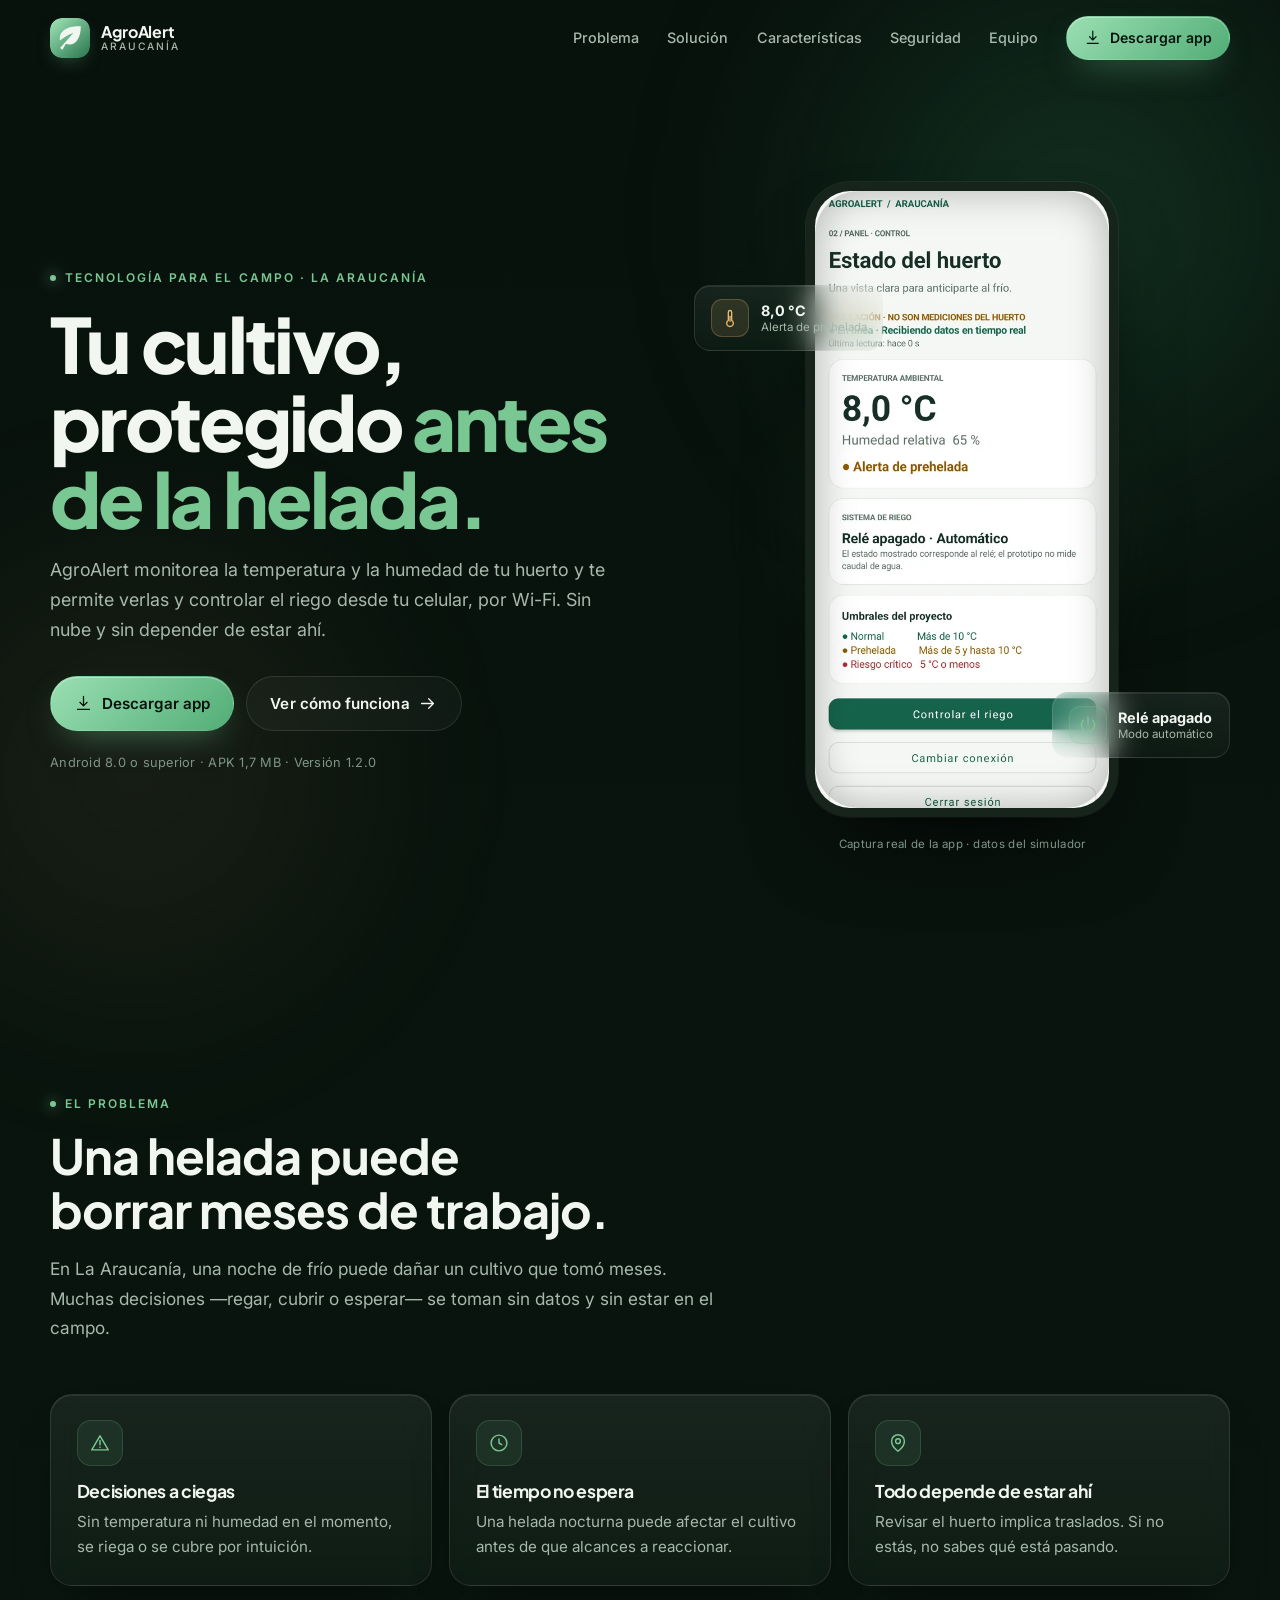
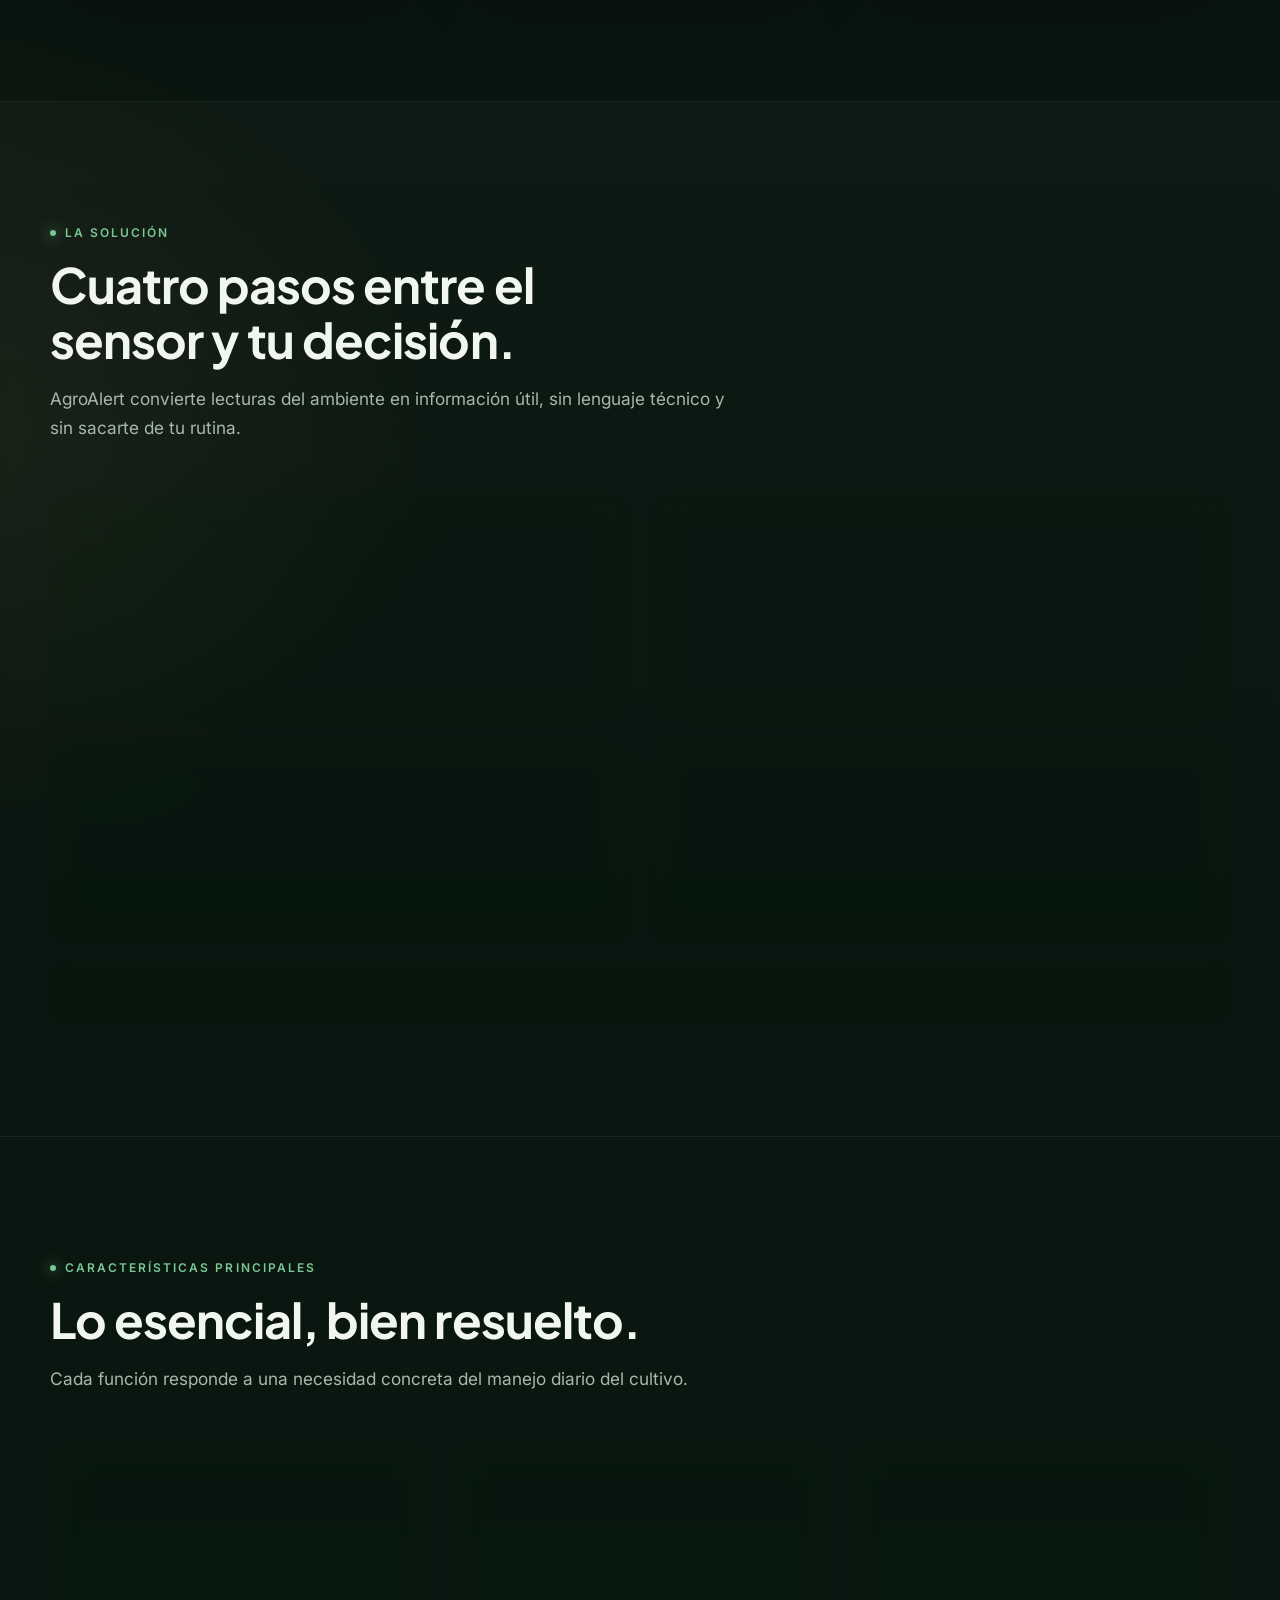
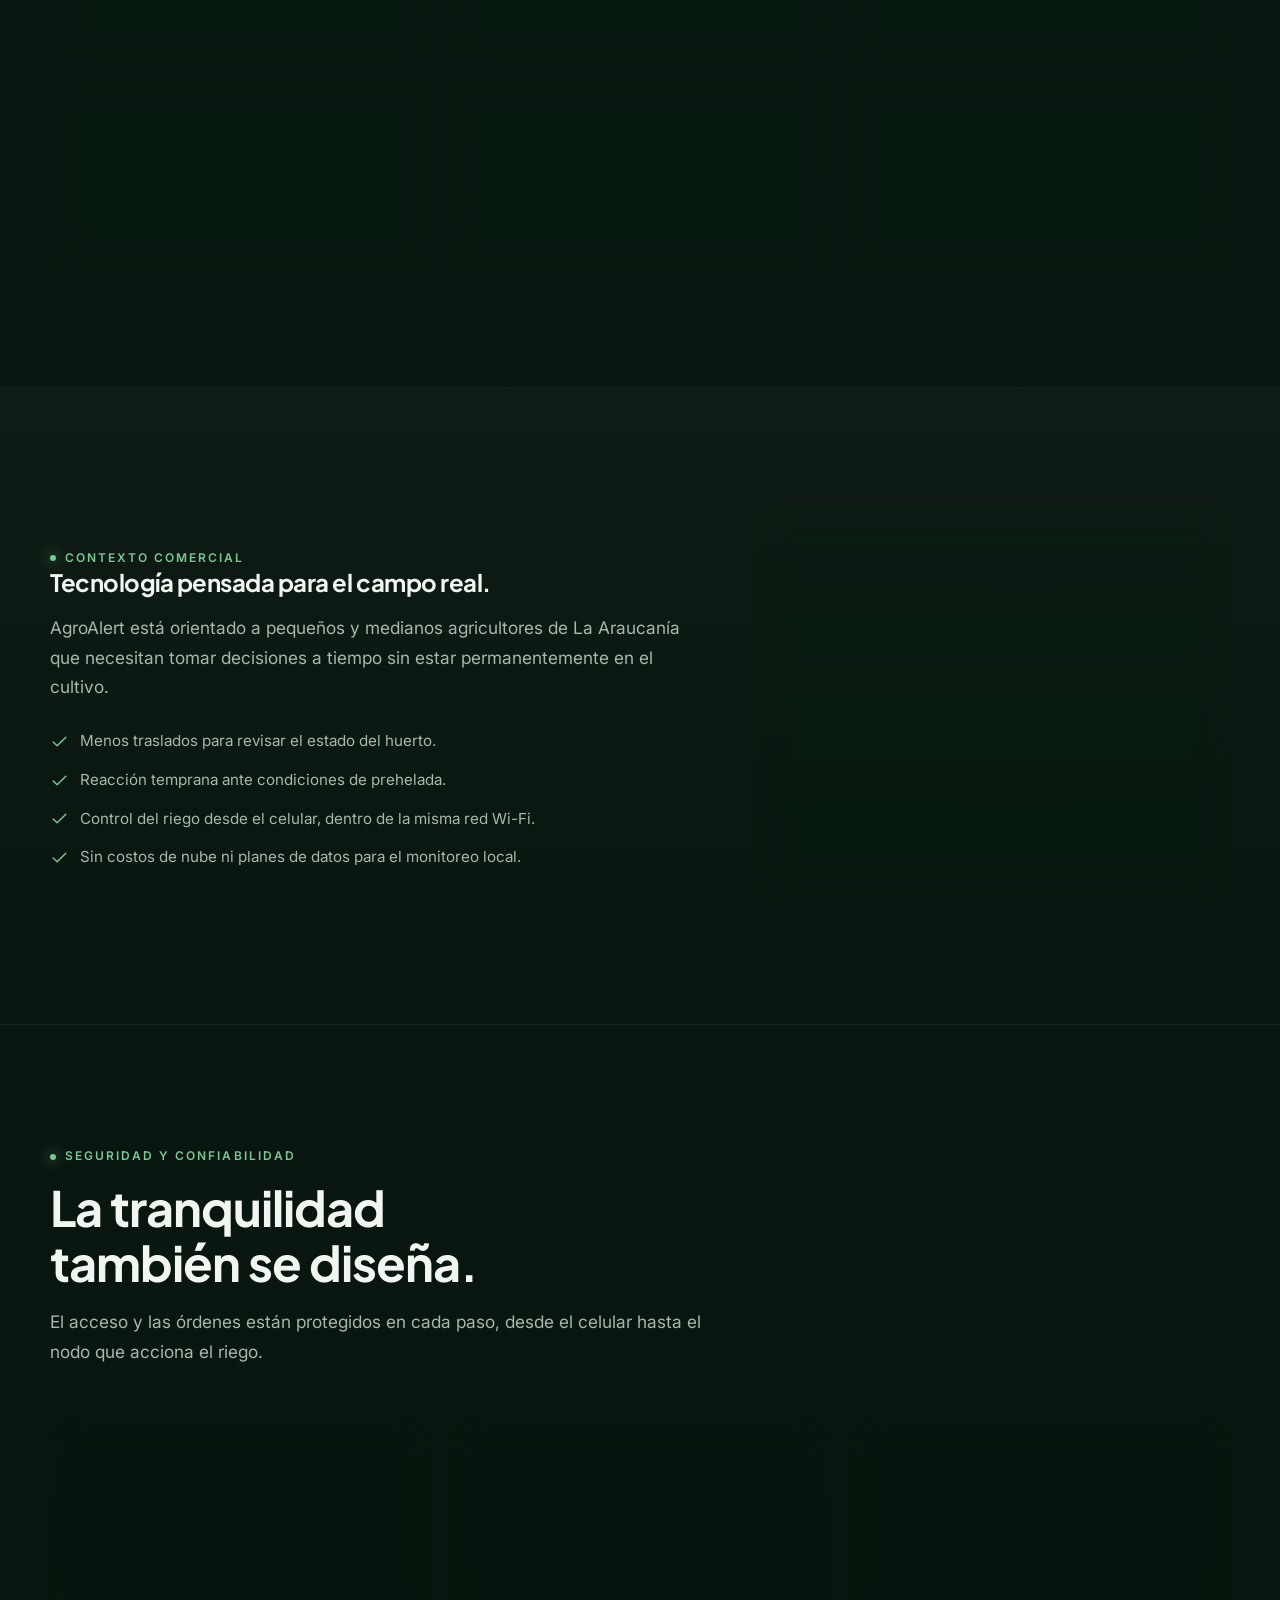
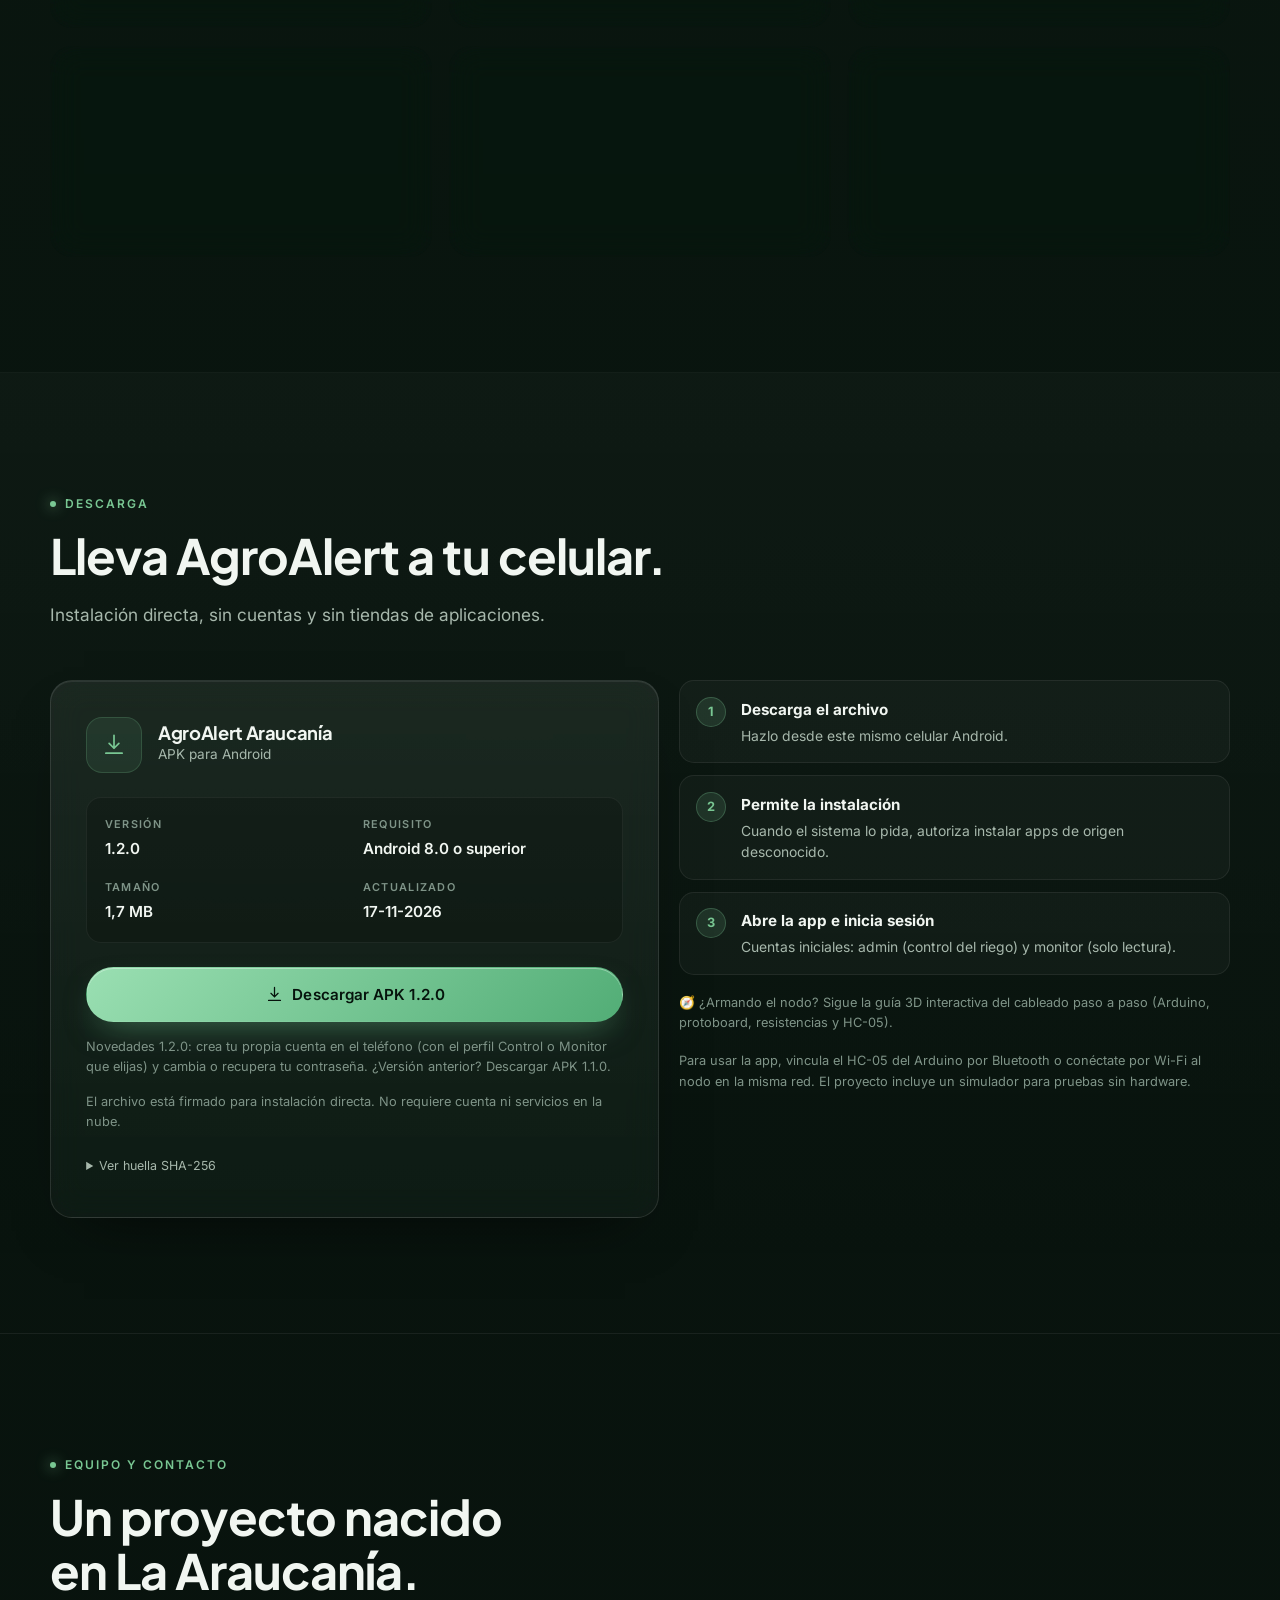
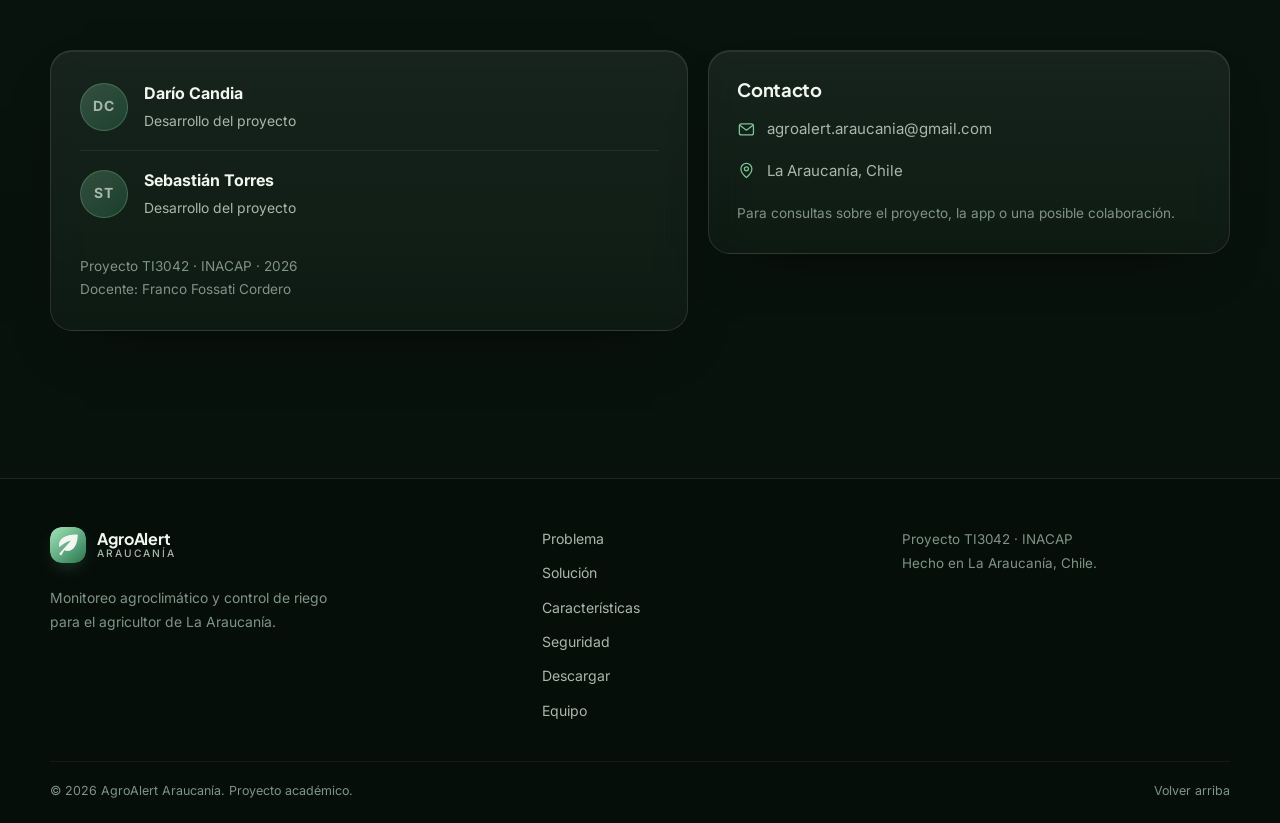
==== index.html @ 33e2811a "Descarga de la app 1.2.0: cuentas propias en el telefono, cambio y recuperacion de clave" ====
<!DOCTYPE html>
<html lang="es">
<head>
  <meta charset="utf-8">
  <meta name="viewport" content="width=device-width, initial-scale=1">
  <title>AgroAlert Araucanía — Monitoreo agroclimático y control de riego</title>
  <meta name="description" content="AgroAlert Araucanía monitorea la temperatura y la humedad de tu cultivo y te permite controlar el riego desde tu celular por Wi-Fi. Proyecto TI3042, INACAP.">
  <meta name="theme-color" content="#08120d">
  <meta name="color-scheme" content="dark">

  <!-- Open Graph / Twitter. og:image y twitter:image usan URL absoluta del sitio publicado. -->
  <meta property="og:type" content="website">
  <meta property="og:locale" content="es_CL">
  <meta property="og:site_name" content="AgroAlert Araucanía">
  <meta property="og:title" content="AgroAlert Araucanía — Monitoreo agroclimático y control de riego">
  <meta property="og:description" content="Temperatura, humedad y control de riego desde tu celular, por Wi-Fi. Tecnología para el agricultor de La Araucanía.">
  <meta property="og:image" content="https://dariochino.github.io/agroalert-web/assets/og-cover.png">
  <meta property="og:image:width" content="1200">
  <meta property="og:image:height" content="630">
  <meta property="og:image:alt" content="AgroAlert Araucanía: monitoreo agroclimático y control de riego">
  <meta name="twitter:card" content="summary_large_image">
  <meta name="twitter:title" content="AgroAlert Araucanía">
  <meta name="twitter:description" content="Temperatura, humedad y control de riego desde tu celular, por Wi-Fi.">
  <meta name="twitter:image" content="https://dariochino.github.io/agroalert-web/assets/og-cover.png">

  <link rel="icon" href="assets/favicon.svg" type="image/svg+xml">
  <link rel="apple-touch-icon" href="assets/apple-touch-icon.png" sizes="180x180">

  <link rel="preconnect" href="https://fonts.googleapis.com">
  <link rel="preconnect" href="https://fonts.gstatic.com" crossorigin>
  <link href="https://fonts.googleapis.com/css2?family=Inter:wght@400;500;600&family=Plus+Jakarta+Sans:wght@500;600;700;800&display=swap" rel="stylesheet">

  <link rel="stylesheet" href="css/styles.css">
  <script>document.documentElement.classList.add('js');</script>
  <script src="js/main.js" defer></script>
</head>
<body>
  <a class="skip-link" href="#contenido">Saltar al contenido</a>

  <!-- Sprite de iconos SVG: trazo uniforme, sin emojis. -->
  <svg class="sprite" xmlns="http://www.w3.org/2000/svg" aria-hidden="true" focusable="false">
    <symbol id="i-temp" viewBox="0 0 24 24">
      <path d="M14 14.76V5a2 2 0 1 0-4 0v9.76a4 4 0 1 0 4 0Z" fill="none" stroke="currentColor" stroke-width="1.6" stroke-linecap="round" stroke-linejoin="round"/>
      <path d="M12 10v6" fill="none" stroke="currentColor" stroke-width="1.6" stroke-linecap="round"/>
    </symbol>
    <symbol id="i-drop" viewBox="0 0 24 24">
      <path d="M12 2.7c3.2 3.6 5.8 6.5 5.8 9.3a5.8 5.8 0 1 1-11.6 0c0-2.8 2.6-5.7 5.8-9.3Z" fill="none" stroke="currentColor" stroke-width="1.6" stroke-linejoin="round"/>
      <path d="M9.4 13.2a2.7 2.7 0 0 0 2.6 2.8" fill="none" stroke="currentColor" stroke-width="1.6" stroke-linecap="round"/>
    </symbol>
    <symbol id="i-wifi" viewBox="0 0 24 24">
      <path d="M3 8.6a14 14 0 0 1 18 0M6.2 12.2a9.4 9.4 0 0 1 11.6 0M9.4 15.8a4.8 4.8 0 0 1 5.2 0" fill="none" stroke="currentColor" stroke-width="1.6" stroke-linecap="round"/>
      <circle cx="12" cy="19.2" r="1.4" fill="currentColor"/>
    </symbol>
    <symbol id="i-shield" viewBox="0 0 24 24">
      <path d="M12 3 4.5 6v5.2c0 4.4 3 8.4 7.5 9.8 4.5-1.4 7.5-5.4 7.5-9.8V6L12 3Z" fill="none" stroke="currentColor" stroke-width="1.6" stroke-linejoin="round"/>
      <path d="m8.8 12 2.1 2.1 4.3-4.3" fill="none" stroke="currentColor" stroke-width="1.6" stroke-linecap="round" stroke-linejoin="round"/>
    </symbol>
    <symbol id="i-lock" viewBox="0 0 24 24">
      <rect x="5" y="11" width="14" height="9" rx="2" fill="none" stroke="currentColor" stroke-width="1.6"/>
      <path d="M8 11V8a4 4 0 0 1 8 0v3" fill="none" stroke="currentColor" stroke-width="1.6" stroke-linecap="round"/>
    </symbol>
    <symbol id="i-power" viewBox="0 0 24 24">
      <path d="M12 3v8" fill="none" stroke="currentColor" stroke-width="1.6" stroke-linecap="round"/>
      <path d="M6.3 6.3a8 8 0 1 0 11.4 0" fill="none" stroke="currentColor" stroke-width="1.6" stroke-linecap="round"/>
    </symbol>
    <symbol id="i-eye" viewBox="0 0 24 24">
      <path d="M2.6 12S6.2 5.6 12 5.6 21.4 12 21.4 12 17.8 18.4 12 18.4 2.6 12 2.6 12Z" fill="none" stroke="currentColor" stroke-width="1.6" stroke-linejoin="round"/>
      <circle cx="12" cy="12" r="2.8" fill="none" stroke="currentColor" stroke-width="1.6"/>
    </symbol>
    <symbol id="i-gauge" viewBox="0 0 24 24">
      <path d="M4 18a8 8 0 1 1 16 0" fill="none" stroke="currentColor" stroke-width="1.6" stroke-linecap="round"/>
      <path d="m12 18 4.2-7" fill="none" stroke="currentColor" stroke-width="1.6" stroke-linecap="round"/>
      <circle cx="12" cy="18" r="1.6" fill="currentColor"/>
    </symbol>
    <symbol id="i-clock" viewBox="0 0 24 24">
      <circle cx="12" cy="12" r="8.6" fill="none" stroke="currentColor" stroke-width="1.6"/>
      <path d="M12 7.6V12l3 1.8" fill="none" stroke="currentColor" stroke-width="1.6" stroke-linecap="round" stroke-linejoin="round"/>
    </symbol>
    <symbol id="i-alert" viewBox="0 0 24 24">
      <path d="M12 4.2 21 19.5H3L12 4.2Z" fill="none" stroke="currentColor" stroke-width="1.6" stroke-linejoin="round"/>
      <path d="M12 9.4v4.4" fill="none" stroke="currentColor" stroke-width="1.6" stroke-linecap="round"/>
      <circle cx="12" cy="16.6" r=".9" fill="currentColor"/>
    </symbol>
    <symbol id="i-map" viewBox="0 0 24 24">
      <path d="M12 21s7-5.4 7-11a7 7 0 1 0-14 0c0 5.6 7 11 7 11Z" fill="none" stroke="currentColor" stroke-width="1.6" stroke-linejoin="round"/>
      <circle cx="12" cy="10" r="2.6" fill="none" stroke="currentColor" stroke-width="1.6"/>
    </symbol>
    <symbol id="i-mail" viewBox="0 0 24 24">
      <rect x="3" y="5" width="18" height="14" rx="2.5" fill="none" stroke="currentColor" stroke-width="1.6"/>
      <path d="m4 7 8 6 8-6" fill="none" stroke="currentColor" stroke-width="1.6" stroke-linecap="round" stroke-linejoin="round"/>
    </symbol>
    <symbol id="i-download" viewBox="0 0 24 24">
      <path d="M12 3v12m-4.5-4.5L12 15l4.5-4.5" fill="none" stroke="currentColor" stroke-width="1.6" stroke-linecap="round" stroke-linejoin="round"/>
      <path d="M4.5 19.5h15" fill="none" stroke="currentColor" stroke-width="1.6" stroke-linecap="round"/>
    </symbol>
    <symbol id="i-arrow" viewBox="0 0 24 24">
      <path d="M4.5 12h15m-6-6 6 6-6 6" fill="none" stroke="currentColor" stroke-width="1.6" stroke-linecap="round" stroke-linejoin="round"/>
    </symbol>
    <symbol id="i-check" viewBox="0 0 24 24">
      <path d="m20 6.5-11 11-5-5" fill="none" stroke="currentColor" stroke-width="1.8" stroke-linecap="round" stroke-linejoin="round"/>
    </symbol>
    <symbol id="i-menu" viewBox="0 0 24 24">
      <path d="M4 7h16M4 12h16M4 17h16" fill="none" stroke="currentColor" stroke-width="1.8" stroke-linecap="round"/>
    </symbol>
    <symbol id="i-close" viewBox="0 0 24 24">
      <path d="m6 6 12 12M18 6 6 18" fill="none" stroke="currentColor" stroke-width="1.8" stroke-linecap="round"/>
    </symbol>
    <symbol id="i-chip" viewBox="0 0 24 24">
      <rect x="7" y="7" width="10" height="10" rx="2.5" fill="none" stroke="currentColor" stroke-width="1.6"/>
      <path d="M10 3v4M14 3v4M10 17v4M14 17v4M3 10h4M3 14h4M17 10h4M17 14h4" fill="none" stroke="currentColor" stroke-width="1.6" stroke-linecap="round"/>
    </symbol>
    <symbol id="i-users" viewBox="0 0 24 24">
      <circle cx="9" cy="8.5" r="3.2" fill="none" stroke="currentColor" stroke-width="1.6"/>
      <path d="M3.5 20a5.5 5.5 0 0 1 11 0" fill="none" stroke="currentColor" stroke-width="1.6" stroke-linecap="round"/>
      <path d="M16.4 5.7a3.2 3.2 0 0 1 0 5.6M18.2 20a5.5 5.5 0 0 0-2.3-4.5" fill="none" stroke="currentColor" stroke-width="1.6" stroke-linecap="round"/>
    </symbol>
    <symbol id="i-sprout" viewBox="0 0 24 24">
      <path d="M12 21v-7" fill="none" stroke="currentColor" stroke-width="1.6" stroke-linecap="round"/>
      <path d="M12 14c0-4 3-7 8-7 0 4-3 7-8 7Z" fill="none" stroke="currentColor" stroke-width="1.6" stroke-linejoin="round"/>
      <path d="M12 16c0-3-2.2-5-6-5 0 3 2.2 5 6 5Z" fill="none" stroke="currentColor" stroke-width="1.6" stroke-linejoin="round"/>
    </symbol>
    <symbol id="i-phone" viewBox="0 0 24 24">
      <rect x="7" y="2.5" width="10" height="19" rx="2.5" fill="none" stroke="currentColor" stroke-width="1.6"/>
      <path d="M11 5.2h2" fill="none" stroke="currentColor" stroke-width="1.6" stroke-linecap="round"/>
      <circle cx="12" cy="18.6" r=".9" fill="currentColor"/>
    </symbol>
  </svg>

  <header class="site-header" id="site-header">
    <div class="container nav">
      <a class="brand" href="#inicio" aria-label="AgroAlert Araucanía, ir al inicio">
        <img src="assets/logo.svg" alt="" width="40" height="40">
        <span class="brand-text">
          <strong>AgroAlert</strong>
          <span>Araucanía</span>
        </span>
      </a>

      <nav class="nav-links" id="nav-links" aria-label="Navegación principal">
        <a href="#problema">Problema</a>
        <a href="#solucion">Solución</a>
        <a href="#caracteristicas">Características</a>
        <a href="#seguridad">Seguridad</a>
        <a href="#equipo">Equipo</a>
        <a class="btn btn--primary btn--sm nav-cta" href="#descargar">
          <svg class="icon" aria-hidden="true"><use href="#i-download"/></svg>
          Descargar app
        </a>
      </nav>

      <button class="nav-toggle" id="nav-toggle" type="button" aria-expanded="false" aria-controls="nav-links" aria-label="Abrir menú">
        <svg class="icon icon--menu" aria-hidden="true"><use href="#i-menu"/></svg>
        <svg class="icon icon--close" aria-hidden="true"><use href="#i-close"/></svg>
      </button>
    </div>
  </header>

  <main id="contenido">
    <!-- 1. Hero -->
    <section class="hero" id="inicio">
      <div class="container hero-grid">
        <div class="hero-copy reveal">
          <p class="eyebrow">Tecnología para el campo · La Araucanía</p>
          <h1>Tu cultivo, protegido <span class="accent">antes de la helada.</span></h1>
          <p class="lead">
            AgroAlert monitorea la temperatura y la humedad de tu huerto y te permite
            verlas y controlar el riego desde tu celular, por Wi-Fi. Sin nube y sin
            depender de estar ahí.
          </p>
          <div class="hero-actions">
            <a class="btn btn--primary" href="#descargar">
              <svg class="icon" aria-hidden="true"><use href="#i-download"/></svg>
              Descargar app
            </a>
            <a class="btn btn--ghost" href="#solucion">
              Ver cómo funciona
              <svg class="icon" aria-hidden="true"><use href="#i-arrow"/></svg>
            </a>
          </div>
          <p class="hero-meta">Android 8.0 o superior · APK 1,7 MB · Versión 1.2.0</p>
        </div>

        <div class="hero-visual reveal" style="--delay:.12s">
          <div class="phone-glow" aria-hidden="true"></div>
          <div class="phone">
            <img src="assets/screens/panel.webp" width="540" height="1100"
                 alt="Panel de AgroAlert con temperatura de 8,0 grados, humedad de 65 por ciento y alerta de prehelada."
                 fetchpriority="high" decoding="async">
          </div>

          <div class="float-card float-card--temp glass" aria-hidden="true">
            <span class="float-icon float-icon--amber">
              <svg class="icon" aria-hidden="true"><use href="#i-temp"/></svg>
            </span>
            <span class="float-text"><strong>8,0 °C</strong><span>Alerta de prehelada</span></span>
          </div>
          <div class="float-card float-card--relay glass" aria-hidden="true">
            <span class="float-icon float-icon--green">
              <svg class="icon" aria-hidden="true"><use href="#i-power"/></svg>
            </span>
            <span class="float-text"><strong>Relé apagado</strong><span>Modo automático</span></span>
          </div>

          <p class="hero-visual-note">Captura real de la app · datos del simulador</p>
        </div>
      </div>
    </section>

    <!-- 2. El problema -->
    <section class="section" id="problema">
      <div class="container">
        <header class="section-head reveal">
          <p class="eyebrow">El problema</p>
          <h2>Una helada puede borrar meses de trabajo.</h2>
          <p class="lead">
            En La Araucanía, una noche de frío puede dañar un cultivo que tomó meses.
            Muchas decisiones —regar, cubrir o esperar— se toman sin datos y sin estar
            en el campo.
          </p>
        </header>

        <div class="grid grid--3">
          <article class="card glass reveal">
            <span class="card-icon"><svg class="icon" aria-hidden="true"><use href="#i-alert"/></svg></span>
            <h3>Decisiones a ciegas</h3>
            <p>Sin temperatura ni humedad en el momento, se riega o se cubre por intuición.</p>
          </article>
          <article class="card glass reveal" style="--delay:.08s">
            <span class="card-icon"><svg class="icon" aria-hidden="true"><use href="#i-clock"/></svg></span>
            <h3>El tiempo no espera</h3>
            <p>Una helada nocturna puede afectar el cultivo antes de que alcances a reaccionar.</p>
          </article>
          <article class="card glass reveal" style="--delay:.16s">
            <span class="card-icon"><svg class="icon" aria-hidden="true"><use href="#i-map"/></svg></span>
            <h3>Todo depende de estar ahí</h3>
            <p>Revisar el huerto implica traslados. Si no estás, no sabes qué está pasando.</p>
          </article>
        </div>
      </div>
    </section>

    <!-- 3. La solución -->
    <section class="section section--tint" id="solucion">
      <div class="container">
        <header class="section-head reveal">
          <p class="eyebrow">La solución</p>
          <h2>Cuatro pasos entre el sensor y tu decisión.</h2>
          <p class="lead">
            AgroAlert convierte lecturas del ambiente en información útil, sin lenguaje
            técnico y sin sacarte de tu rutina.
          </p>
        </header>

        <div class="grid grid--2 steps">
          <article class="step glass reveal">
            <span class="step-num">01</span>
            <span class="step-icon"><svg class="icon" aria-hidden="true"><use href="#i-chip"/></svg></span>
            <h3>Mide</h3>
            <p>Un sensor de temperatura y humedad registra las condiciones del ambiente en el huerto.</p>
          </article>
          <article class="step glass reveal" style="--delay:.08s">
            <span class="step-num">02</span>
            <span class="step-icon"><svg class="icon" aria-hidden="true"><use href="#i-gauge"/></svg></span>
            <h3>Clasifica</h3>
            <p>El sistema compara las lecturas con los umbrales del proyecto: normal sobre 10 °C, prehelada entre 5 y 10 °C, riesgo crítico en 5 °C o menos.</p>
          </article>
          <article class="step glass reveal" style="--delay:.16s">
            <span class="step-num">03</span>
            <span class="step-icon"><svg class="icon" aria-hidden="true"><use href="#i-phone"/></svg></span>
            <h3>Te muestra</h3>
            <p>La app recibe los datos cada 2 segundos por Wi-Fi y los presenta en un panel simple, desde tu celular.</p>
          </article>
          <article class="step glass reveal" style="--delay:.24s">
            <span class="step-num">04</span>
            <span class="step-icon"><svg class="icon" aria-hidden="true"><use href="#i-power"/></svg></span>
            <h3>Actúa</h3>
            <p>Puedes encender o apagar el riego, o dejarlo en automático. Cada orden se confirma desde el nodo.</p>
          </article>
        </div>

        <p class="scope-note glass reveal">
          <svg class="icon" aria-hidden="true"><use href="#i-sprout"/></svg>
          La app 1.2.0 ya conecta por Bluetooth con el Arduino Uno + HC-05, también por Wi-Fi con el nodo o el simulador, y permite crear cuentas propias en el teléfono.
        </p>
      </div>
    </section>

    <!-- 4. Características -->
    <section class="section" id="caracteristicas">
      <div class="container">
        <header class="section-head reveal">
          <p class="eyebrow">Características principales</p>
          <h2>Lo esencial, bien resuelto.</h2>
          <p class="lead">Cada función responde a una necesidad concreta del manejo diario del cultivo.</p>
        </header>

        <div class="grid grid--3">
          <article class="card glass reveal">
            <span class="card-icon"><svg class="icon" aria-hidden="true"><use href="#i-temp"/></svg></span>
            <h3>Telemetría cada 2 segundos</h3>
            <p>Temperatura y humedad actualizadas de forma continua, sin bloquear la aplicación.</p>
          </article>
          <article class="card glass reveal" style="--delay:.06s">
            <span class="card-icon"><svg class="icon" aria-hidden="true"><use href="#i-gauge"/></svg></span>
            <h3>Semáforo de riesgo</h3>
            <p>Tres estados claros —normal, prehelada y riesgo crítico— según los umbrales del proyecto.</p>
          </article>
          <article class="card glass reveal" style="--delay:.12s">
            <span class="card-icon"><svg class="icon" aria-hidden="true"><use href="#i-power"/></svg></span>
            <h3>Control de riego</h3>
            <p>Encender, apagar o volver al modo automático. El panel muestra el estado real del relé.</p>
          </article>
          <article class="card glass reveal" style="--delay:.18s">
            <span class="card-icon"><svg class="icon" aria-hidden="true"><use href="#i-users"/></svg></span>
            <h3>Dos roles</h3>
            <p><strong>Control</strong> opera el riego. <strong>Monitor</strong> solo consulta: no tiene botones de mando.</p>
          </article>
          <article class="card glass reveal" style="--delay:.24s">
            <span class="card-icon"><svg class="icon" aria-hidden="true"><use href="#i-lock"/></svg></span>
            <h3>Acceso protegido</h3>
            <p>Tres intentos fallidos bloquean el ingreso durante 60 segundos.</p>
          </article>
          <article class="card glass reveal" style="--delay:.3s">
            <span class="card-icon"><svg class="icon" aria-hidden="true"><use href="#i-wifi"/></svg></span>
            <h3>Red local</h3>
            <p>Funciona en la misma red Wi-Fi del nodo, sin servicios en la nube ni suscripciones.</p>
          </article>
        </div>
      </div>
    </section>

    <!-- 5. Contexto comercial -->
    <section class="section section--tint" id="contexto">
      <div class="container context-grid">
        <div class="reveal">
          <p class="eyebrow">Contexto comercial</p>
          <h2>Tecnología pensada para el campo real.</h2>
          <p class="lead">
            AgroAlert está orientado a pequeños y medianos agricultores de La Araucanía
            que necesitan tomar decisiones a tiempo sin estar permanentemente en el cultivo.
          </p>
          <ul class="check-list">
            <li><svg class="icon" aria-hidden="true"><use href="#i-check"/></svg> Menos traslados para revisar el estado del huerto.</li>
            <li><svg class="icon" aria-hidden="true"><use href="#i-check"/></svg> Reacción temprana ante condiciones de prehelada.</li>
            <li><svg class="icon" aria-hidden="true"><use href="#i-check"/></svg> Control del riego desde el celular, dentro de la misma red Wi-Fi.</li>
            <li><svg class="icon" aria-hidden="true"><use href="#i-check"/></svg> Sin costos de nube ni planes de datos para el monitoreo local.</li>
          </ul>
        </div>

        <aside class="context-panel glass reveal" style="--delay:.1s">
          <h3>¿Por qué la Araucanía?</h3>
          <div class="context-item">
            <span class="context-icon"><svg class="icon" aria-hidden="true"><use href="#i-temp"/></svg></span>
            <div><strong>Noches frías</strong><p>Las oscilaciones térmicas y las heladas tardías son parte del riesgo real del cultivo.</p></div>
          </div>
          <div class="context-item">
            <span class="context-icon"><svg class="icon" aria-hidden="true"><use href="#i-sprout"/></svg></span>
            <div><strong>Producción hortofrutícola</strong><p>Huertos y pequeños productores necesitan herramientas simples y de bajo costo.</p></div>
          </div>
          <div class="context-item">
            <span class="context-icon"><svg class="icon" aria-hidden="true"><use href="#i-wifi"/></svg></span>
            <div><strong>Operación local</strong><p>El proyecto prioriza una red local: no depende de un servidor externo.</p></div>
          </div>
        </aside>
      </div>
    </section>

    <!-- 6. Seguridad y confiabilidad -->
    <section class="section" id="seguridad">
      <div class="container">
        <header class="section-head reveal">
          <p class="eyebrow">Seguridad y confiabilidad</p>
          <h2>La tranquilidad también se diseña.</h2>
          <p class="lead">
            El acceso y las órdenes están protegidos en cada paso, desde el celular
            hasta el nodo que acciona el riego.
          </p>
        </header>

        <div class="grid grid--3">
          <article class="card card--compact glass reveal">
            <span class="card-icon"><svg class="icon" aria-hidden="true"><use href="#i-lock"/></svg></span>
            <h3>Ingreso con 3 intentos</h3>
            <p>Tras tres intentos fallidos, el acceso se bloquea durante 60 segundos.</p>
          </article>
          <article class="card card--compact glass reveal" style="--delay:.06s">
            <span class="card-icon"><svg class="icon" aria-hidden="true"><use href="#i-shield"/></svg></span>
            <h3>Contraseñas protegidas</h3>
            <p>Se guardan con sal aleatoria y PBKDF2-HMAC-SHA256; nunca en texto plano.</p>
          </article>
          <article class="card card--compact glass reveal" style="--delay:.12s">
            <span class="card-icon"><svg class="icon" aria-hidden="true"><use href="#i-users"/></svg></span>
            <h3>Permisos separados</h3>
            <p>Control puede operar el riego. Monitor solo consulta: el nodo también rechaza sus órdenes.</p>
          </article>
          <article class="card card--compact glass reveal" style="--delay:.18s">
            <span class="card-icon"><svg class="icon" aria-hidden="true"><use href="#i-check"/></svg></span>
            <h3>Confirmación real</h3>
            <p>El estado del relé que ves es el que reporta el nodo, no una suposición de la app.</p>
          </article>
          <article class="card card--compact glass reveal" style="--delay:.24s">
            <span class="card-icon"><svg class="icon" aria-hidden="true"><use href="#i-clock"/></svg></span>
            <h3>Datos con vigencia</h3>
            <p>Si el enlace se corta, la app marca los datos como antiguos y bloquea los controles.</p>
          </article>
          <article class="card card--compact glass reveal" style="--delay:.3s">
            <span class="card-icon"><svg class="icon" aria-hidden="true"><use href="#i-wifi"/></svg></span>
            <h3>Sin exposición a Internet</h3>
            <p>Diseñado para operar en una red local de confianza. El prototipo no expone el nodo a Internet.</p>
          </article>
        </div>
      </div>
    </section>

    <!-- 7. Descarga -->
    <section class="section section--tint" id="descargar">
      <div class="container">
        <header class="section-head reveal">
          <p class="eyebrow">Descarga</p>
          <h2>Lleva AgroAlert a tu celular.</h2>
          <p class="lead">Instalación directa, sin cuentas y sin tiendas de aplicaciones.</p>
        </header>

        <div class="download-grid">
          <div class="download-panel glass reveal">
            <div class="download-head">
              <span class="download-icon"><svg class="icon" aria-hidden="true"><use href="#i-download"/></svg></span>
              <div>
                <h3>AgroAlert Araucanía</h3>
                <p>APK para Android</p>
              </div>
            </div>

            <dl class="download-facts">
              <div><dt>Versión</dt><dd>1.2.0</dd></div>
              <div><dt>Requisito</dt><dd>Android 8.0 o superior</dd></div>
              <div><dt>Tamaño</dt><dd>1,7 MB</dd></div>
              <div><dt>Actualizado</dt><dd>17-11-2026</dd></div>
            </dl>

            <a class="btn btn--primary btn--wide" href="assets/AgroAlert-1.2.0.apk" download>
              <svg class="icon" aria-hidden="true"><use href="#i-download"/></svg>
              Descargar APK 1.2.0
            </a>

            <p class="download-note">
              Novedades 1.2.0: crea tu propia cuenta en el teléfono (con el perfil
              Control o Monitor que elijas) y cambia o recupera tu contraseña. ¿Versión anterior?
              <a href="assets/AgroAlert-1.1.0.apk" download>Descargar APK 1.1.0</a>.
            </p>

            <p class="download-note">
              El archivo está firmado para instalación directa. No requiere cuenta ni
              servicios en la nube.
            </p>

            <details class="sha">
              <summary>Ver huella SHA-256</summary>
              <code>E35144ABA147A941DBE7BD281F064C13DBA3849AA54D23FC5F9C60A73905ECCA</code>
            </details>
          </div>

          <div class="download-side reveal" style="--delay:.1s">
            <ol class="install-steps">
              <li>
                <span class="install-num">1</span>
                <div><strong>Descarga el archivo</strong><p>Hazlo desde este mismo celular Android.</p></div>
              </li>
              <li>
                <span class="install-num">2</span>
                <div><strong>Permite la instalación</strong><p>Cuando el sistema lo pida, autoriza instalar apps de origen desconocido.</p></div>
              </li>
              <li>
                <span class="install-num">3</span>
                <div><strong>Abre la app e inicia sesión</strong><p>Cuentas iniciales: admin (control del riego) y monitor (solo lectura).</p></div>
              </li>
            </ol>

            <p class="download-note download-note--muted">
              🧭 ¿Armando el nodo? Sigue la
              <a href="guia3d.html">guía 3D interactiva del cableado</a>
              paso a paso (Arduino, protoboard, resistencias y HC-05).
            </p>

            <p class="download-note download-note--muted">
              Para usar la app, vincula el HC-05 del Arduino por Bluetooth o conéctate
              por Wi-Fi al nodo en la misma red. El proyecto incluye un simulador
              para pruebas sin hardware.
            </p>
          </div>
        </div>
      </div>
    </section>

    <!-- 8. Equipo y contacto -->
    <section class="section" id="equipo">
      <div class="container">
        <header class="section-head reveal">
          <p class="eyebrow">Equipo y contacto</p>
          <h2>Un proyecto nacido en La Araucanía.</h2>
        </header>

        <div class="team-grid">
          <div class="team-card glass reveal">
            <div class="person">
              <span class="avatar" aria-hidden="true">DC</span>
              <div><strong>Darío Candia</strong><span>Desarrollo del proyecto</span></div>
            </div>
            <div class="person">
              <span class="avatar" aria-hidden="true">ST</span>
              <div><strong>Sebastián Torres</strong><span>Desarrollo del proyecto</span></div>
            </div>
            <p class="team-note">Proyecto TI3042 · INACAP · 2026<br>Docente: Franco Fossati Cordero</p>
          </div>

          <div class="contact-card glass reveal" style="--delay:.1s">
            <h3>Contacto</h3>
            <p class="contact-line">
              <svg class="icon" aria-hidden="true"><use href="#i-mail"/></svg>
              <span>agroalert.araucania@gmail.com</span>
            </p>
            <p class="contact-line">
              <svg class="icon" aria-hidden="true"><use href="#i-map"/></svg>
              <span>La Araucanía, Chile</span>
            </p>
            <p class="contact-note">
              Para consultas sobre el proyecto, la app o una posible colaboración.
            </p>
          </div>
        </div>
      </div>
    </section>
  </main>

  <footer class="site-footer">
    <div class="container footer-grid">
      <div class="footer-brand">
        <a class="brand" href="#inicio" aria-label="AgroAlert Araucanía, ir al inicio">
          <img src="assets/logo.svg" alt="" width="36" height="36" loading="lazy">
          <span class="brand-text"><strong>AgroAlert</strong><span>Araucanía</span></span>
        </a>
        <p>Monitoreo agroclimático y control de riego para el agricultor de La Araucanía.</p>
      </div>

      <nav class="footer-nav" aria-label="Enlaces del sitio">
        <a href="#problema">Problema</a>
        <a href="#solucion">Solución</a>
        <a href="#caracteristicas">Características</a>
        <a href="#seguridad">Seguridad</a>
        <a href="#descargar">Descargar</a>
        <a href="#equipo">Equipo</a>
      </nav>

      <div class="footer-meta">
        <p>Proyecto TI3042 · INACAP</p>
        <p>Hecho en La Araucanía, Chile.</p>
      </div>
    </div>

    <div class="container footer-bottom">
      <p>© <span id="year">2026</span> AgroAlert Araucanía. Proyecto académico.</p>
      <a href="#inicio" class="back-top">Volver arriba</a>
    </div>
  </footer>
</body>
</html>
---- css/styles.css ----
/* ==========================================================================
   AgroAlert Araucanía — Hoja de estilos principal
   Sistema: glassmorphism sutil sobre fondo oscuro, paleta agro y acento cálido.
   Orden: variables → base → utilidades → componentes → secciones → responsive.
   ========================================================================== */

/* --------------------------------------------------------------------------
   1. Variables del sistema
   -------------------------------------------------------------------------- */
:root {
  /* Color */
  --bg: #08120d;
  --bg-soft: #0b1a12;
  --surface: rgba(255, 255, 255, 0.045);
  --surface-strong: rgba(255, 255, 255, 0.075);
  --border: rgba(255, 255, 255, 0.11);
  --border-strong: rgba(255, 255, 255, 0.2);
  --text: #f1f6f1;
  --muted: #a7b8ac;
  --muted-2: #7f9488;
  --green: #79c793;
  --green-light: #9adfb2;
  --green-deep: #2f7d54;
  --green-glow: rgba(121, 199, 147, 0.18);
  --amber: #e9b872;
  --red: #e08a81;

  /* Forma y movimiento */
  --radius: 22px;
  --radius-sm: 15px;
  --ease: cubic-bezier(0.22, 1, 0.36, 1);
  --speed: 0.45s;

  /* Layout */
  --container: 1180px;
  --nav-h: 76px;
  --pad: clamp(1.15rem, 4vw, 2rem);
}

/* --------------------------------------------------------------------------
   2. Base
   -------------------------------------------------------------------------- */
*,
*::before,
*::after {
  box-sizing: border-box;
}

html {
  background: var(--bg);
  scroll-behavior: smooth;
  scroll-padding-top: calc(var(--nav-h) + 20px);
  -webkit-text-size-adjust: 100%;
}

body {
  margin: 0;
  min-height: 100vh;
  overflow-x: hidden;
  isolation: isolate;
  font-family: "Inter", system-ui, -apple-system, "Segoe UI", sans-serif;
  font-size: 1rem;
  line-height: 1.7;
  color: var(--text);
  background:
    radial-gradient(1100px 760px at 88% -12%, rgba(47, 125, 84, 0.24), transparent 62%),
    radial-gradient(900px 680px at -8% 28%, rgba(233, 184, 114, 0.07), transparent 60%),
    linear-gradient(180deg, #08120d 0%, #0a1710 46%, #08120d 100%);
}

/* Formas difusas de fondo, muy lentas. */
body::before,
body::after {
  content: "";
  position: fixed;
  z-index: -1;
  border-radius: 50%;
  pointer-events: none;
  filter: blur(90px);
  opacity: 0.6;
}

body::before {
  width: min(60vw, 760px);
  aspect-ratio: 1;
  top: -18%;
  right: -14%;
  background: radial-gradient(circle, rgba(47, 125, 84, 0.55), transparent 66%);
  animation: drift 38s ease-in-out infinite alternate;
}

body::after {
  width: min(54vw, 680px);
  aspect-ratio: 1;
  bottom: -24%;
  left: -16%;
  background: radial-gradient(circle, rgba(233, 184, 114, 0.16), transparent 66%);
  animation: drift 46s ease-in-out infinite alternate-reverse;
}

@keyframes drift {
  from { transform: translate3d(0, 0, 0) scale(1); }
  to { transform: translate3d(4%, 6%, 0) scale(1.08); }
}

h1, h2, h3, h4 {
  margin: 0;
  font-family: "Plus Jakarta Sans", "Inter", system-ui, sans-serif;
  font-weight: 700;
  line-height: 1.12;
  letter-spacing: -0.02em;
  color: var(--text);
  text-wrap: balance;
}

p {
  margin: 0;
}

a {
  color: inherit;
  text-decoration: none;
  transition: color var(--speed) var(--ease), opacity var(--speed) var(--ease);
}

img {
  max-width: 100%;
  height: auto;
  display: block;
}

ul, ol, dl, dd {
  margin: 0;
  padding: 0;
}

button {
  font: inherit;
  color: inherit;
  background: none;
  border: 0;
  cursor: pointer;
}

::selection {
  background: rgba(121, 199, 147, 0.32);
  color: #fff;
}

:focus-visible {
  outline: 2px solid var(--amber);
  outline-offset: 3px;
  border-radius: 5px;
}

/* --------------------------------------------------------------------------
   3. Utilidades
   -------------------------------------------------------------------------- */
.container {
  width: min(100% - (var(--pad) * 2), var(--container));
  margin-inline: auto;
}

.section {
  position: relative;
  padding-block: clamp(4.5rem, 9vw, 8rem);
  scroll-margin-top: calc(var(--nav-h) + 16px);
}

.section--tint {
  background: linear-gradient(180deg, rgba(255, 255, 255, 0.022), rgba(255, 255, 255, 0));
  border-block: 1px solid rgba(255, 255, 255, 0.045);
}

.section-head {
  max-width: 740px;
  margin-bottom: clamp(2rem, 4vw, 3.4rem);
}

.section-head h2 {
  margin-top: 0.85rem;
  font-size: clamp(1.95rem, 3.8vw, 3.05rem);
}

.eyebrow {
  display: inline-flex;
  align-items: center;
  gap: 0.55rem;
  margin: 0;
  font-size: 0.75rem;
  font-weight: 600;
  letter-spacing: 0.17em;
  text-transform: uppercase;
  color: var(--green);
}

.eyebrow::before {
  content: "";
  width: 6px;
  height: 6px;
  border-radius: 50%;
  background: var(--green);
  box-shadow: 0 0 14px var(--green);
}

.lead {
  max-width: 62ch;
  margin-top: 1.05rem;
  font-size: clamp(1rem, 1.35vw, 1.08rem);
  color: var(--muted);
}

.grid {
  display: grid;
  gap: 1.1rem;
}

.grid--3 {
  grid-template-columns: repeat(3, minmax(0, 1fr));
}

.grid--2 {
  grid-template-columns: repeat(2, minmax(0, 1fr));
}

.icon {
  width: 1.25em;
  height: 1.25em;
  flex: none;
  vertical-align: -0.18em;
}

.sprite {
  position: absolute;
  width: 0;
  height: 0;
  overflow: hidden;
}

.skip-link {
  position: fixed;
  top: 0.75rem;
  left: 0.75rem;
  z-index: 100;
  padding: 0.7rem 1.1rem;
  border-radius: 10px;
  background: var(--green);
  color: #08120d;
  font-weight: 600;
  transform: translateY(-160%);
  transition: transform 0.3s var(--ease);
}

.skip-link:focus-visible {
  transform: none;
}

/* --------------------------------------------------------------------------
   4. Glassmorphism
   -------------------------------------------------------------------------- */
.glass {
  background: linear-gradient(180deg, rgba(255, 255, 255, 0.072), rgba(255, 255, 255, 0.032));
  border: 1px solid var(--border);
  border-radius: var(--radius);
  box-shadow:
    0 26px 60px -34px rgba(0, 0, 0, 0.75),
    inset 0 1px 0 rgba(255, 255, 255, 0.08);
  -webkit-backdrop-filter: blur(16px) saturate(130%);
  backdrop-filter: blur(16px) saturate(130%);
}

/* Fallback para navegadores sin backdrop-filter. */
@supports not ((backdrop-filter: blur(1px)) or (-webkit-backdrop-filter: blur(1px))) {
  .glass {
    background: rgba(14, 29, 21, 0.94);
  }
}

/* --------------------------------------------------------------------------
   5. Botones
   -------------------------------------------------------------------------- */
.btn {
  display: inline-flex;
  align-items: center;
  justify-content: center;
  gap: 0.55rem;
  min-height: 50px;
  padding: 0.85rem 1.45rem;
  border-radius: 999px;
  border: 1px solid transparent;
  font-size: 0.95rem;
  font-weight: 600;
  letter-spacing: 0.005em;
  cursor: pointer;
  transition:
    transform var(--speed) var(--ease),
    box-shadow var(--speed) var(--ease),
    background-color var(--speed) var(--ease),
    border-color var(--speed) var(--ease);
}

.btn--primary {
  background: linear-gradient(135deg, var(--green-light), #52ad76);
  color: #06130c;
  box-shadow:
    0 14px 34px -14px rgba(121, 199, 147, 0.55),
    inset 0 1px 0 rgba(255, 255, 255, 0.35);
}

.btn--primary:hover {
  transform: translateY(-2px);
  box-shadow:
    0 20px 44px -16px rgba(121, 199, 147, 0.65),
    inset 0 1px 0 rgba(255, 255, 255, 0.4);
}

.btn--ghost {
  background: rgba(255, 255, 255, 0.035);
  border-color: var(--border);
  color: var(--text);
  -webkit-backdrop-filter: blur(10px);
  backdrop-filter: blur(10px);
}

.btn--ghost:hover {
  transform: translateY(-2px);
  border-color: var(--border-strong);
  background: rgba(255, 255, 255, 0.06);
}

.btn--sm {
  min-height: 42px;
  padding: 0.55rem 1.05rem;
  font-size: 0.88rem;
}

.btn--wide {
  width: 100%;
}

.btn:active {
  transform: translateY(0);
}

/* --------------------------------------------------------------------------
   6. Cabecera y navegación
   -------------------------------------------------------------------------- */
.site-header {
  position: fixed;
  inset: 0 0 auto;
  z-index: 60;
  border-bottom: 1px solid transparent;
  transition:
    background-color var(--speed) var(--ease),
    border-color var(--speed) var(--ease),
    backdrop-filter var(--speed) var(--ease);
}

.site-header.is-scrolled {
  background: rgba(8, 18, 13, 0.88);
  border-bottom-color: var(--border);
  box-shadow: 0 18px 40px -28px rgba(0, 0, 0, 0.9);
  -webkit-backdrop-filter: blur(22px) saturate(140%);
  backdrop-filter: blur(22px) saturate(140%);
}

.nav {
  display: flex;
  align-items: center;
  justify-content: space-between;
  gap: 2rem;
  height: var(--nav-h);
}

.brand {
  display: inline-flex;
  align-items: center;
  gap: 0.7rem;
  flex: none;
}

.brand img {
  border-radius: 12px;
  box-shadow: 0 8px 20px -10px rgba(121, 199, 147, 0.6);
}

.brand-text {
  display: flex;
  flex-direction: column;
  line-height: 1.05;
}

.brand-text strong {
  font-family: "Plus Jakarta Sans", sans-serif;
  font-size: 1rem;
  font-weight: 700;
  letter-spacing: -0.01em;
}

.brand-text span {
  font-size: 0.64rem;
  font-weight: 500;
  letter-spacing: 0.18em;
  text-transform: uppercase;
  color: var(--muted);
}

.nav-links {
  display: flex;
  align-items: center;
  gap: clamp(1rem, 2.2vw, 1.8rem);
}

.nav-links > a:not(.btn) {
  position: relative;
  padding-block: 0.35rem;
  font-size: 0.9rem;
  font-weight: 500;
  color: var(--muted);
}

.nav-links > a:not(.btn)::after {
  content: "";
  position: absolute;
  inset: auto 0 0;
  height: 1px;
  background: var(--green);
  transform: scaleX(0);
  transform-origin: left;
  transition: transform var(--speed) var(--ease);
}

.nav-links > a:not(.btn):hover,
.nav-links > a:not(.btn):focus-visible {
  color: var(--text);
}

.nav-links > a:not(.btn):hover::after,
.nav-links > a:not(.btn):focus-visible::after {
  transform: scaleX(1);
}

.nav-toggle {
  display: none;
  width: 44px;
  height: 44px;
  border-radius: 12px;
  border: 1px solid var(--border);
  background: rgba(255, 255, 255, 0.04);
  color: var(--text);
  place-items: center;
}

.nav-toggle .icon {
  width: 22px;
  height: 22px;
}

.nav-toggle .icon--close {
  display: none;
}

.nav-toggle[aria-expanded="true"] .icon--menu {
  display: none;
}

.nav-toggle[aria-expanded="true"] .icon--close {
  display: block;
}

/* --------------------------------------------------------------------------
   7. Hero
   -------------------------------------------------------------------------- */
.hero {
  position: relative;
  padding-top: calc(var(--nav-h) + clamp(2.6rem, 7vw, 6rem));
  padding-bottom: clamp(4rem, 8vw, 7rem);
  overflow: hidden;
}

.hero-grid {
  display: grid;
  grid-template-columns: 1.04fr 0.96fr;
  gap: clamp(2rem, 5vw, 4rem);
  align-items: center;
}

.hero-copy h1 {
  margin-top: 1rem;
  font-size: clamp(2.6rem, 6vw, 4.75rem);
  font-weight: 800;
  letter-spacing: -0.035em;
  line-height: 1.02;
}

.hero-copy .accent {
  color: var(--green);
}

.hero-copy .lead {
  max-width: 54ch;
  font-size: clamp(1.02rem, 1.5vw, 1.12rem);
}

.hero-actions {
  display: flex;
  flex-wrap: wrap;
  gap: 0.75rem;
  margin-top: 1.9rem;
}

.hero-meta {
  margin-top: 1.3rem;
  font-size: 0.8rem;
  letter-spacing: 0.02em;
  color: var(--muted-2);
}

.hero-visual {
  position: relative;
  display: flex;
  flex-direction: column;
  align-items: center;
  padding: 1rem 2.5rem;
}

.phone-glow {
  position: absolute;
  top: 50%;
  left: 50%;
  width: min(420px, 90%);
  aspect-ratio: 1;
  transform: translate(-50%, -50%);
  border-radius: 50%;
  background: radial-gradient(circle, rgba(121, 199, 147, 0.24), transparent 62%);
  filter: blur(40px);
  pointer-events: none;
}

.phone {
  position: relative;
  width: min(312px, 72vw);
  aspect-ratio: 540 / 1100;
  border: 9px solid #16241c;
  border-radius: 44px;
  background: #0b120e;
  overflow: hidden;
  box-shadow:
    0 46px 90px -40px rgba(0, 0, 0, 0.95),
    0 0 0 1px rgba(255, 255, 255, 0.07),
    inset 0 0 0 1px rgba(255, 255, 255, 0.04);
}

.phone::after {
  content: "";
  position: absolute;
  inset: 0;
  border-radius: inherit;
  pointer-events: none;
  box-shadow: inset 0 0 40px rgba(0, 0, 0, 0.28);
}

.phone img {
  width: 100%;
  height: 100%;
  object-fit: cover;
}

.float-card {
  position: absolute;
  display: flex;
  align-items: center;
  gap: 0.7rem;
  padding: 0.8rem 1rem;
  border-radius: 16px;
  min-width: 178px;
  animation: float 7s ease-in-out infinite;
}

.float-card--temp {
  top: 17%;
  left: 0;
}

.float-card--relay {
  right: 0;
  bottom: 16%;
  animation-delay: -3.5s;
}

@keyframes float {
  0%, 100% { transform: translateY(0); }
  50% { transform: translateY(-9px); }
}

.float-icon {
  display: grid;
  place-items: center;
  width: 38px;
  height: 38px;
  border-radius: 11px;
  flex: none;
}

.float-icon--amber {
  background: rgba(233, 184, 114, 0.12);
  border: 1px solid rgba(233, 184, 114, 0.25);
  color: var(--amber);
}

.float-icon--green {
  background: rgba(121, 199, 147, 0.12);
  border: 1px solid rgba(121, 199, 147, 0.25);
  color: var(--green);
}

.float-text {
  display: flex;
  flex-direction: column;
  line-height: 1.25;
}

.float-text strong {
  font-size: 0.9rem;
}

.float-text span {
  font-size: 0.72rem;
  color: var(--muted);
}

.hero-visual-note {
  position: relative;
  margin-top: 1.1rem;
  font-size: 0.72rem;
  letter-spacing: 0.03em;
  color: var(--muted-2);
  text-align: center;
}

/* --------------------------------------------------------------------------
   8. Tarjetas y pasos
   -------------------------------------------------------------------------- */
.card {
  padding: 1.6rem;
  transition:
    transform var(--speed) var(--ease),
    border-color var(--speed) var(--ease),
    background-color var(--speed) var(--ease);
}

.card h3 {
  margin: 1rem 0 0.45rem;
  font-size: 1.1rem;
}

.card p {
  font-size: 0.95rem;
  line-height: 1.65;
  color: var(--muted);
}

.card p strong {
  color: var(--text);
  font-weight: 600;
}

.card-icon {
  display: grid;
  place-items: center;
  width: 46px;
  height: 46px;
  border-radius: 14px;
  background: rgba(121, 199, 147, 0.09);
  border: 1px solid rgba(121, 199, 147, 0.19);
  color: var(--green);
}

.card-icon .icon {
  width: 22px;
  height: 22px;
}

.card--compact {
  padding: 1.4rem;
}

@media (hover: hover) {
  .card:hover {
    transform: translateY(-5px);
    border-color: var(--border-strong);
    background: linear-gradient(180deg, rgba(255, 255, 255, 0.09), rgba(255, 255, 255, 0.04));
  }
}

.step {
  position: relative;
  padding: 1.8rem;
  overflow: hidden;
}

.step-num {
  position: absolute;
  top: 0.9rem;
  right: 1.2rem;
  font-family: "Plus Jakarta Sans", sans-serif;
  font-size: 3.4rem;
  font-weight: 800;
  line-height: 1;
  letter-spacing: -0.05em;
  color: rgba(255, 255, 255, 0.055);
  pointer-events: none;
}

.step-icon {
  display: grid;
  place-items: center;
  width: 48px;
  height: 48px;
  border-radius: 14px;
  background: rgba(121, 199, 147, 0.09);
  border: 1px solid rgba(121, 199, 147, 0.19);
  color: var(--green);
}

.step-icon .icon {
  width: 23px;
  height: 23px;
}

.step h3 {
  margin: 1.1rem 0 0.45rem;
  font-size: 1.2rem;
}

.step p {
  max-width: 44ch;
  font-size: 0.95rem;
  line-height: 1.65;
  color: var(--muted);
}

.scope-note {
  display: flex;
  align-items: flex-start;
  gap: 0.75rem;
  margin-top: 1.2rem;
  padding: 1rem 1.2rem;
  border-radius: var(--radius-sm);
  border-color: rgba(233, 184, 114, 0.18);
  background: rgba(233, 184, 114, 0.045);
  font-size: 0.9rem;
  line-height: 1.6;
  color: var(--muted);
}

.scope-note .icon {
  color: var(--amber);
  margin-top: 0.15rem;
}

/* --------------------------------------------------------------------------
   9. Contexto comercial
   -------------------------------------------------------------------------- */
.context-grid {
  display: grid;
  grid-template-columns: 1.15fr 0.85fr;
  gap: clamp(2rem, 5vw, 4rem);
  align-items: center;
}

.check-list {
  display: grid;
  gap: 0.8rem;
  margin-top: 1.7rem;
  list-style: none;
}

.check-list li {
  display: flex;
  align-items: flex-start;
  gap: 0.7rem;
  font-size: 0.95rem;
  color: var(--muted);
}

.check-list .icon {
  color: var(--green);
  margin-top: 0.22rem;
}

.context-panel {
  padding: 1.8rem;
}

.context-panel h3 {
  margin-bottom: 0.4rem;
  font-size: 1.15rem;
}

.context-item {
  display: flex;
  gap: 0.9rem;
  padding: 1rem 0;
  border-top: 1px solid rgba(255, 255, 255, 0.07);
}

.context-item strong {
  display: block;
  font-size: 0.95rem;
  font-weight: 600;
}

.context-item p {
  margin-top: 0.25rem;
  font-size: 0.88rem;
  line-height: 1.55;
  color: var(--muted);
}

.context-icon {
  display: grid;
  place-items: center;
  width: 40px;
  height: 40px;
  border-radius: 12px;
  flex: none;
  background: rgba(121, 199, 147, 0.08);
  border: 1px solid rgba(121, 199, 147, 0.16);
  color: var(--green);
}

/* --------------------------------------------------------------------------
   10. Descarga
   -------------------------------------------------------------------------- */
.download-grid {
  display: grid;
  grid-template-columns: 1.05fr 0.95fr;
  gap: 1.2rem;
  align-items: start;
}

.download-panel {
  padding: clamp(1.5rem, 3vw, 2.2rem);
}

.download-head {
  display: flex;
  align-items: center;
  gap: 1rem;
}

.download-icon {
  display: grid;
  place-items: center;
  width: 56px;
  height: 56px;
  border-radius: 16px;
  flex: none;
  background: rgba(121, 199, 147, 0.1);
  border: 1px solid rgba(121, 199, 147, 0.2);
  color: var(--green);
}

.download-icon .icon {
  width: 26px;
  height: 26px;
}

.download-head h3 {
  font-size: 1.15rem;
}

.download-head p {
  font-size: 0.85rem;
  color: var(--muted);
}

.download-facts {
  display: grid;
  grid-template-columns: 1fr 1fr;
  gap: 1rem;
  margin: 1.5rem 0;
  padding: 1.1rem;
  border-radius: var(--radius-sm);
  background: rgba(0, 0, 0, 0.18);
  border: 1px solid rgba(255, 255, 255, 0.06);
}

.download-facts dt {
  font-size: 0.68rem;
  font-weight: 600;
  letter-spacing: 0.12em;
  text-transform: uppercase;
  color: var(--muted-2);
}

.download-facts dd {
  margin-top: 0.15rem;
  font-size: 0.95rem;
  font-weight: 600;
}

.download-note {
  margin-top: 0.9rem;
  font-size: 0.8rem;
  line-height: 1.6;
  color: var(--muted-2);
}

.download-note--muted {
  margin-top: 0;
}

.sha {
  margin-top: 1rem;
  font-size: 0.78rem;
  color: var(--muted-2);
}

.sha summary {
  padding: 0.35rem 0;
  color: var(--muted);
  cursor: pointer;
}

.sha code {
  display: block;
  margin-top: 0.35rem;
  font-size: 0.7rem;
  line-height: 1.6;
  word-break: break-all;
  color: var(--muted);
}

.download-side {
  display: flex;
  flex-direction: column;
  gap: 1.1rem;
}

.install-steps {
  display: grid;
  gap: 0.75rem;
  list-style: none;
}

.install-steps li {
  display: flex;
  gap: 0.9rem;
  padding: 0.95rem 1.05rem;
  border-radius: var(--radius-sm);
  background: rgba(255, 255, 255, 0.03);
  border: 1px solid rgba(255, 255, 255, 0.07);
}

.install-num {
  display: grid;
  place-items: center;
  width: 30px;
  height: 30px;
  border-radius: 50%;
  flex: none;
  background: rgba(121, 199, 147, 0.14);
  border: 1px solid rgba(121, 199, 147, 0.28);
  color: var(--green);
  font-size: 0.8rem;
  font-weight: 700;
}

.install-steps strong {
  display: block;
  font-size: 0.95rem;
}

.install-steps p {
  margin-top: 0.2rem;
  font-size: 0.87rem;
  line-height: 1.55;
  color: var(--muted);
}

/* --------------------------------------------------------------------------
   11. Equipo y contacto
   -------------------------------------------------------------------------- */
.team-grid {
  display: grid;
  grid-template-columns: 1.1fr 0.9fr;
  gap: 1.2rem;
  align-items: start;
}

.team-card,
.contact-card {
  padding: 1.8rem;
}

.person {
  display: flex;
  align-items: center;
  gap: 1rem;
  padding: 1rem 0;
  border-bottom: 1px solid rgba(255, 255, 255, 0.07);
}

.person:first-child {
  padding-top: 0;
}

.person:last-of-type {
  border-bottom: 0;
}

.avatar {
  display: grid;
  place-items: center;
  width: 48px;
  height: 48px;
  border-radius: 50%;
  flex: none;
  background: linear-gradient(135deg, rgba(154, 223, 178, 0.24), rgba(47, 125, 84, 0.36));
  border: 1px solid rgba(121, 199, 147, 0.3);
  font-size: 0.85rem;
  font-weight: 700;
  letter-spacing: 0.03em;
  color: #d8f3e2;
}

.person strong {
  display: block;
  font-size: 1rem;
}

.person span {
  font-size: 0.87rem;
  color: var(--muted);
}

.team-note {
  margin-top: 1.1rem;
  font-size: 0.85rem;
  line-height: 1.7;
  color: var(--muted-2);
}

.contact-card h3 {
  font-size: 1.15rem;
}

.contact-line {
  display: flex;
  align-items: flex-start;
  gap: 0.7rem;
  margin-top: 1rem;
  font-size: 0.94rem;
  color: var(--muted);
}

.contact-line .icon {
  color: var(--green);
  margin-top: 0.22rem;
}

.contact-note {
  margin-top: 1.2rem;
  font-size: 0.85rem;
  line-height: 1.6;
  color: var(--muted-2);
}

/* Marcador visible para datos pendientes. */
.placeholder {
  border-bottom: 1px dashed rgba(233, 184, 114, 0.55);
  color: var(--amber);
  font-size: 0.9rem;
}

/* --------------------------------------------------------------------------
   12. Footer
   -------------------------------------------------------------------------- */
.site-footer {
  margin-top: 2rem;
  padding: 3rem 0 1.4rem;
  border-top: 1px solid var(--border);
  background: rgba(6, 13, 9, 0.6);
}

.footer-grid {
  display: grid;
  grid-template-columns: 1.4fr 1fr 1fr;
  gap: 2rem;
}

.footer-brand p {
  max-width: 34ch;
  margin-top: 1rem;
  font-size: 0.87rem;
  line-height: 1.7;
  color: var(--muted-2);
}

.footer-nav {
  display: flex;
  flex-direction: column;
  gap: 0.65rem;
}

.footer-nav a {
  font-size: 0.88rem;
  color: var(--muted);
}

.footer-nav a:hover {
  color: var(--text);
}

.footer-meta p {
  font-size: 0.84rem;
  line-height: 1.8;
  color: var(--muted-2);
}

.footer-bottom {
  display: flex;
  align-items: center;
  justify-content: space-between;
  gap: 1rem;
  margin-top: 2.4rem;
  padding-top: 1.1rem;
  border-top: 1px solid rgba(255, 255, 255, 0.06);
}

.footer-bottom p,
.back-top {
  font-size: 0.78rem;
  color: var(--muted-2);
}

.back-top:hover {
  color: var(--green);
}

/* --------------------------------------------------------------------------
   13. Aparición al hacer scroll
   -------------------------------------------------------------------------- */
.js .reveal {
  opacity: 0;
  transform: translateY(26px);
  transition:
    opacity 0.55s var(--ease),
    transform 0.55s var(--ease);
  transition-delay: var(--delay, 0s);
}

.js .reveal.is-visible {
  opacity: 1;
  transform: none;
}

/* Sin JS, el contenido siempre es visible. */
html:not(.js) .reveal {
  opacity: 1;
  transform: none;
}

/* --------------------------------------------------------------------------
   14. Responsive
   -------------------------------------------------------------------------- */
@media (max-width: 1100px) {
  .hero-visual {
    padding-inline: 1.2rem;
  }

  .float-card {
    min-width: 158px;
    padding: 0.7rem 0.85rem;
  }

  .float-card--temp {
    left: -0.5rem;
  }

  .float-card--relay {
    right: -0.5rem;
  }
}

@media (max-width: 980px) {
  .hero-grid {
    grid-template-columns: 1fr;
    gap: 3rem;
  }

  .hero-copy {
    max-width: 640px;
  }

  .hero-visual {
    padding-inline: 0;
  }

  .hero-visual-note {
    margin-top: 0.9rem;
  }

  .grid--3 {
    grid-template-columns: repeat(2, minmax(0, 1fr));
  }

  .context-grid,
  .download-grid,
  .team-grid {
    grid-template-columns: 1fr;
  }

  .footer-grid {
    grid-template-columns: 1fr 1fr;
  }
}

@media (max-width: 860px) {
  .nav-toggle {
    display: grid;
  }

  .nav-links {
    position: fixed;
    top: calc(var(--nav-h) + 8px);
    left: var(--pad);
    right: var(--pad);
    z-index: 55;
    flex-direction: column;
    align-items: stretch;
    gap: 0.25rem;
    padding: 0.9rem;
    border-radius: 20px;
    background: rgba(9, 20, 14, 0.97);
    border: 1px solid var(--border);
    box-shadow: 0 30px 70px -30px rgba(0, 0, 0, 0.9);
    -webkit-backdrop-filter: blur(20px);
    backdrop-filter: blur(20px);
    opacity: 0;
    visibility: hidden;
    transform: translateY(-10px);
    transition:
      opacity 0.35s var(--ease),
      transform 0.35s var(--ease),
      visibility 0.35s;
  }

  .nav-links.is-open {
    opacity: 1;
    visibility: visible;
    transform: none;
  }

  .nav-links > a:not(.btn) {
    padding: 0.75rem 0.8rem;
    border-radius: 10px;
  }

  .nav-links > a:not(.btn):hover {
    background: rgba(255, 255, 255, 0.05);
  }

  .nav-links > a:not(.btn)::after {
    display: none;
  }

  .nav-cta {
    margin-top: 0.45rem;
    min-height: 46px;
  }

  body.menu-open {
    overflow: hidden;
  }
}

@media (max-width: 720px) {
  .float-card {
    display: none;
  }

  .hero-visual {
    padding-top: 0.5rem;
  }

  .hero-copy h1 {
    font-size: clamp(2.35rem, 10vw, 3.2rem);
  }

  .hero-actions .btn {
    flex: 1 1 auto;
  }

  .grid--2 {
    grid-template-columns: 1fr;
  }

  .footer-grid {
    grid-template-columns: 1fr;
    gap: 1.8rem;
  }

  .footer-bottom {
    flex-direction: column;
    align-items: flex-start;
    gap: 0.5rem;
  }
}

@media (max-width: 560px) {
  .grid--3 {
    grid-template-columns: 1fr;
  }

  .step-num {
    font-size: 2.8rem;
  }

  .download-facts {
    grid-template-columns: 1fr;
    gap: 0.75rem;
  }

  .team-card,
  .contact-card,
  .download-panel {
    padding: 1.35rem;
  }
}

/* En pantallas pequeñas el antetítulo se ajusta para no partirse. */
@media (max-width: 480px) {
  .eyebrow {
    font-size: 0.68rem;
    letter-spacing: 0.12em;
  }
}

/* --------------------------------------------------------------------------
   15. Rendimiento y accesibilidad
   -------------------------------------------------------------------------- */
@media (max-width: 640px) {
  .glass {
    -webkit-backdrop-filter: blur(10px);
    backdrop-filter: blur(10px);
  }
}

@media (pointer: coarse) {
  .card:hover,
  .btn:hover {
    transform: none;
  }
}

@media (prefers-reduced-motion: reduce) {
  html {
    scroll-behavior: auto;
  }

  *,
  *::before,
  *::after {
    animation-duration: 0.001ms !important;
    animation-iteration-count: 1 !important;
    transition-duration: 0.001ms !important;
  }

  .reveal,
  html.js .reveal {
    opacity: 1;
    transform: none;
  }

  .float-card {
    animation: none;
  }
}
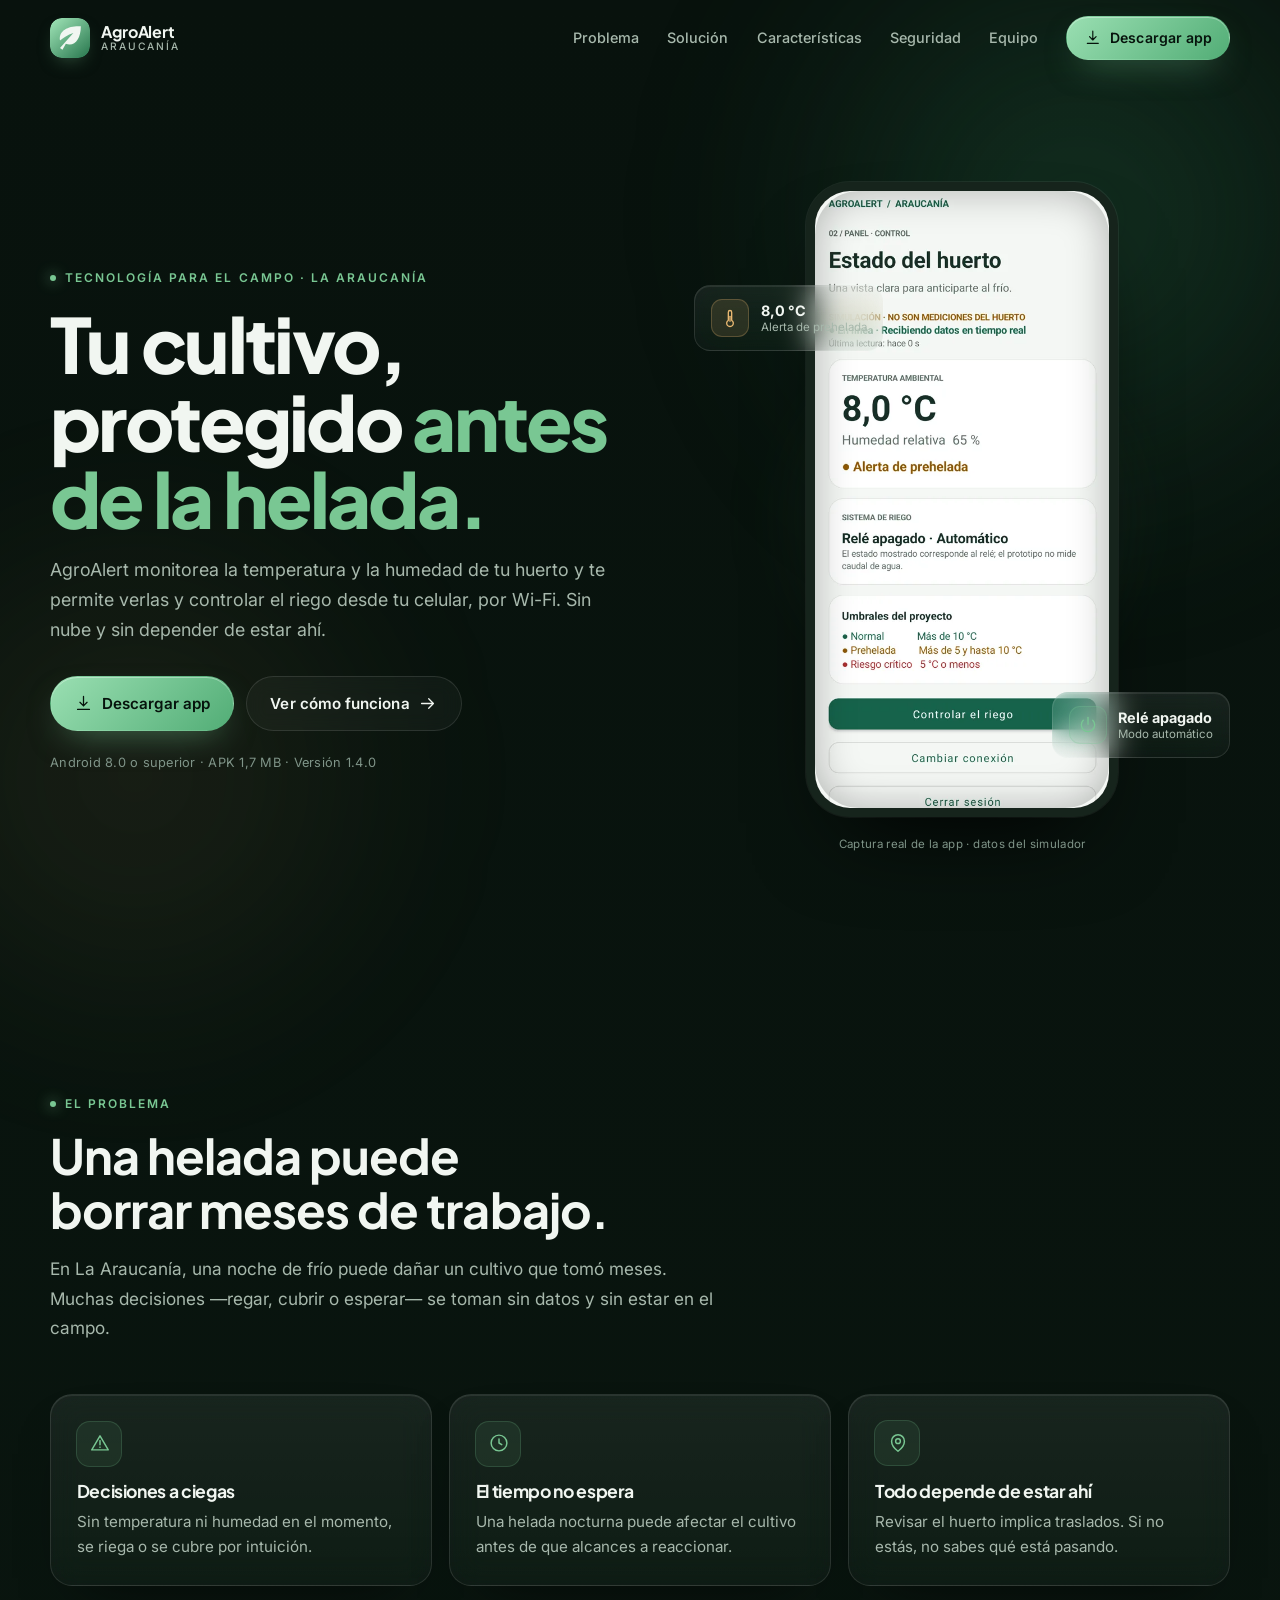
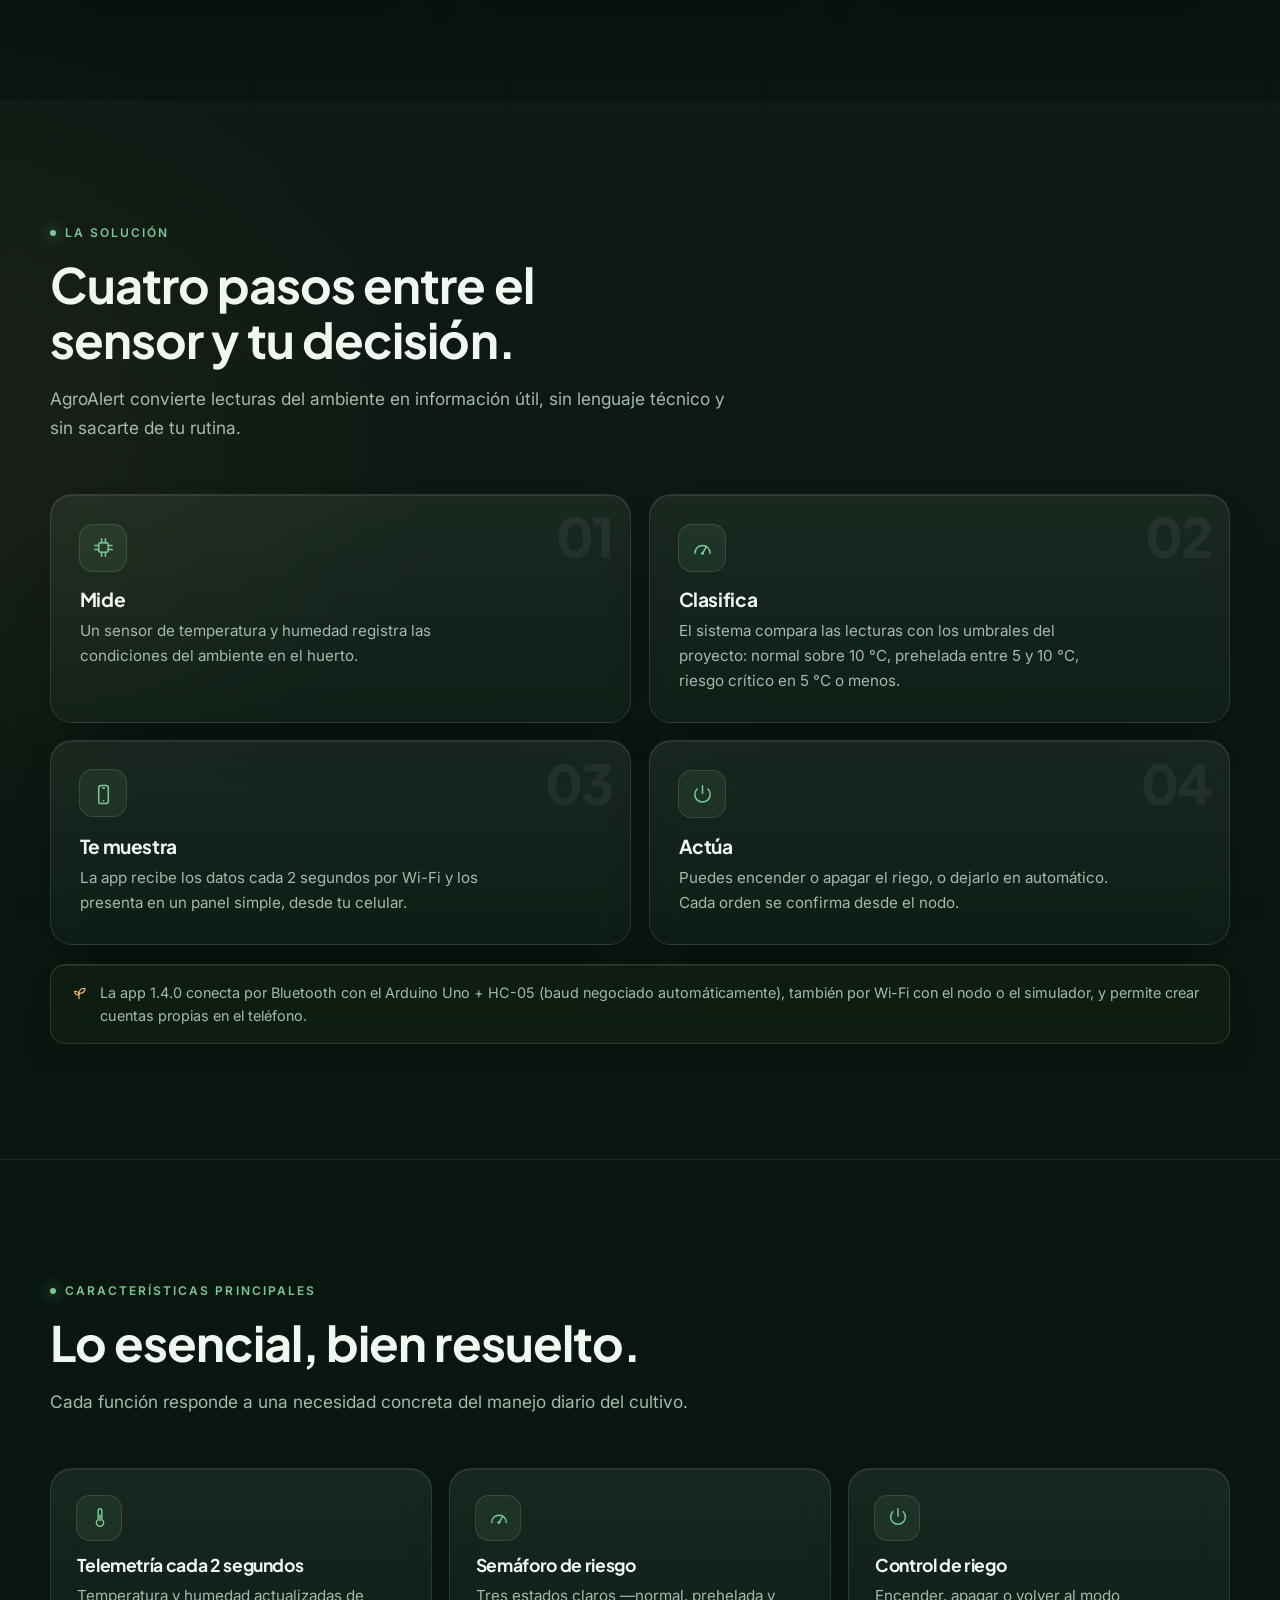
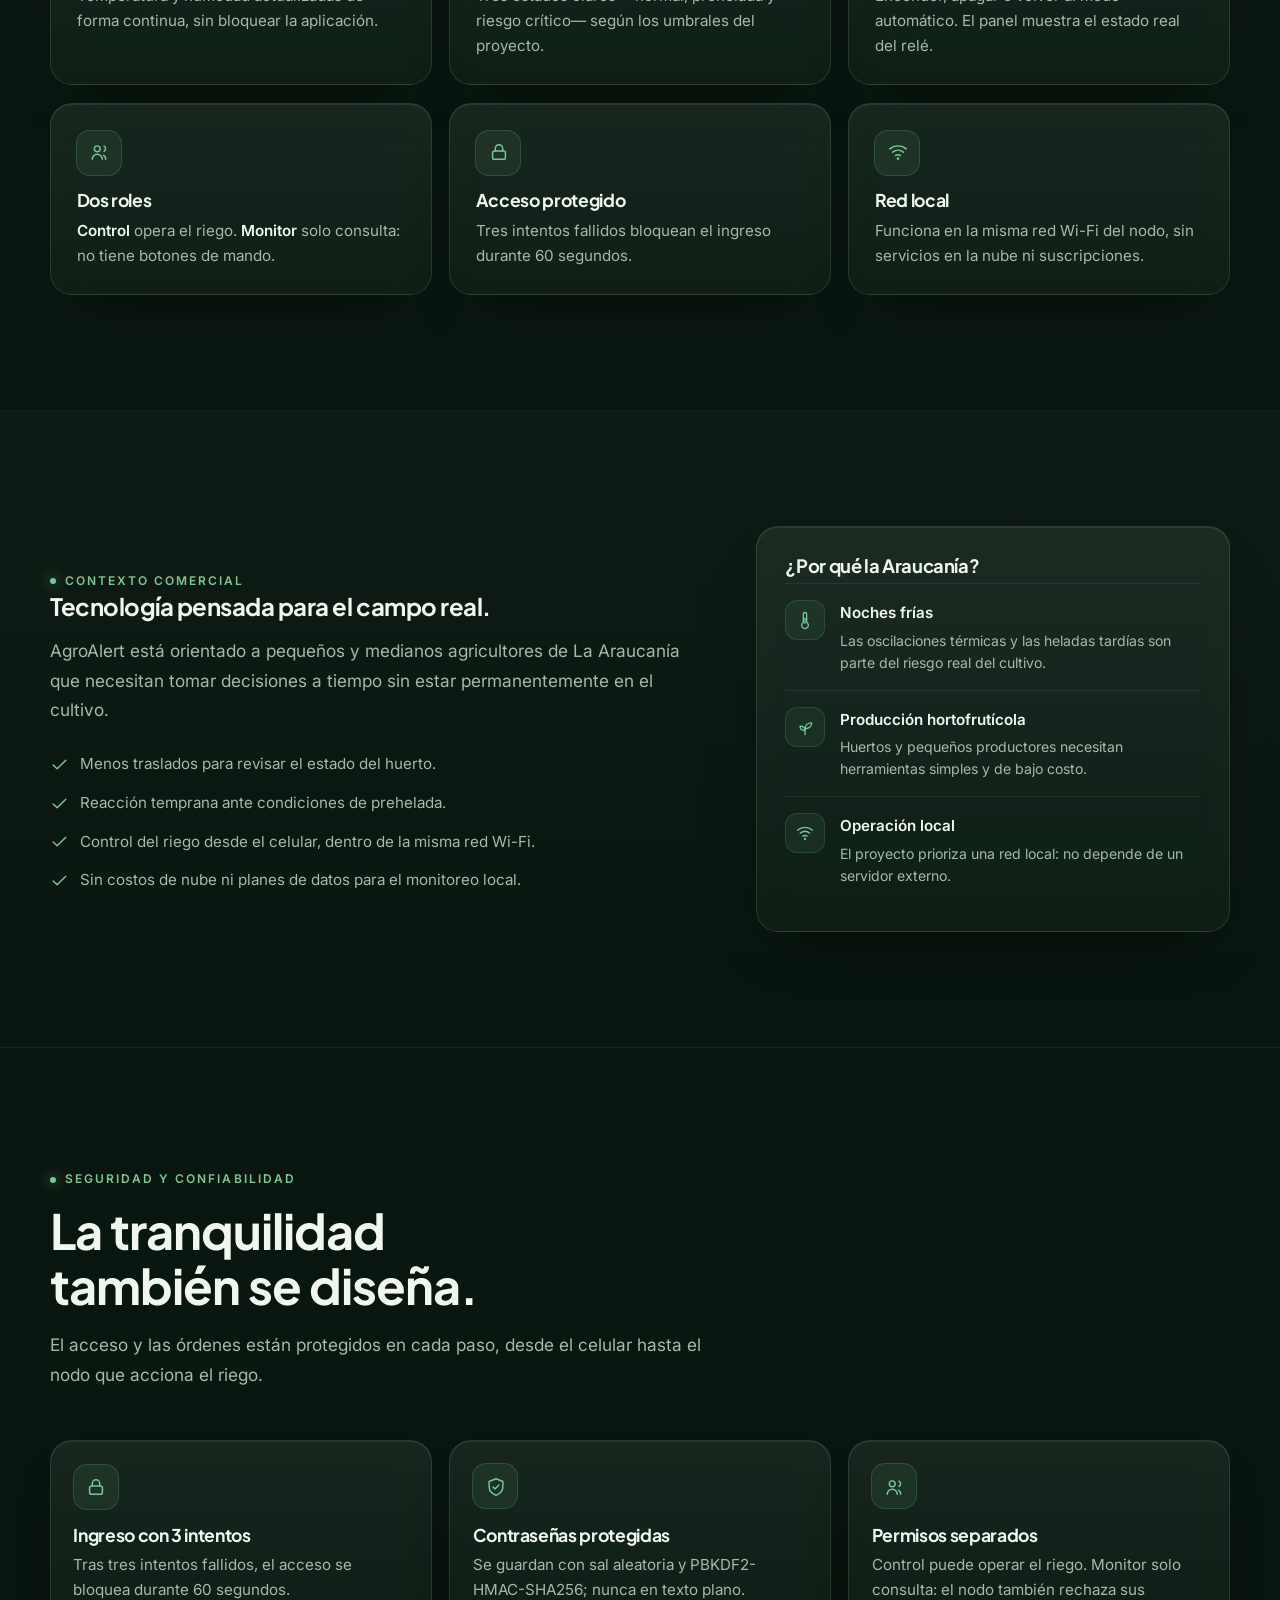
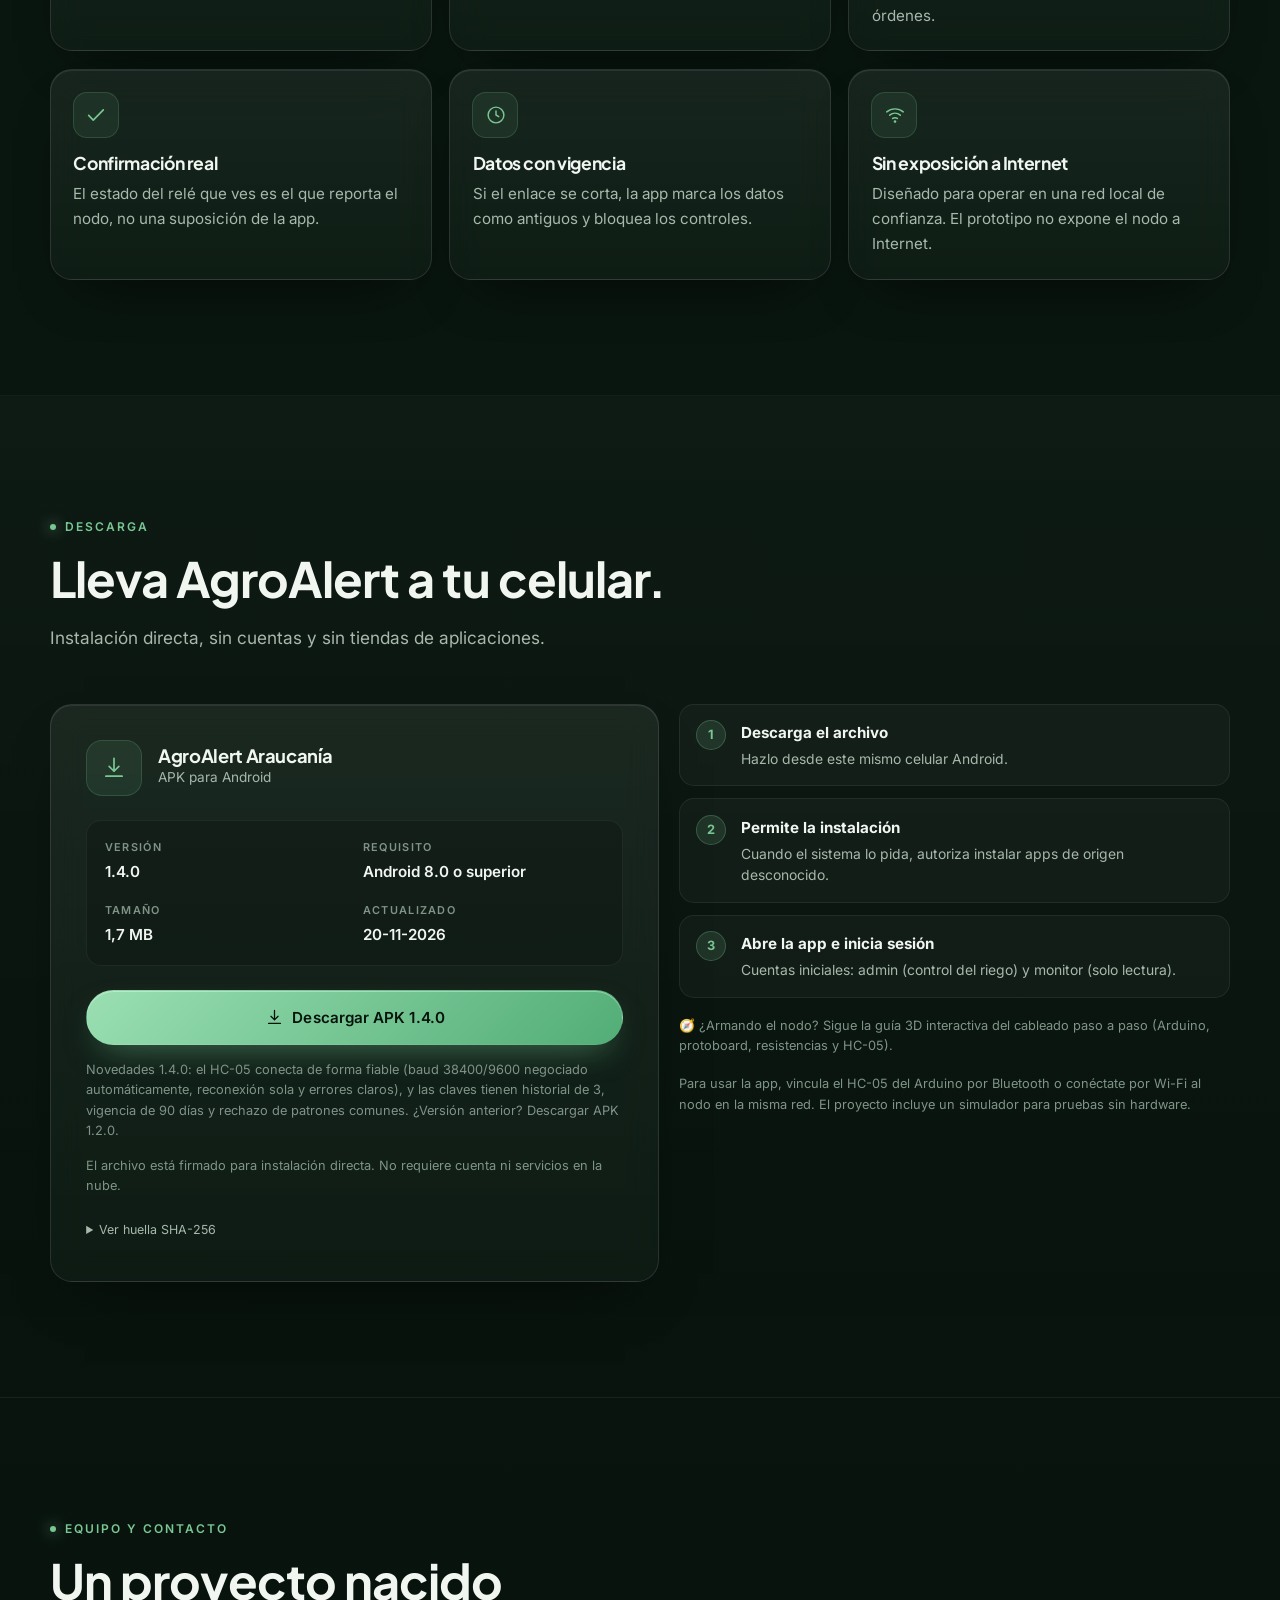
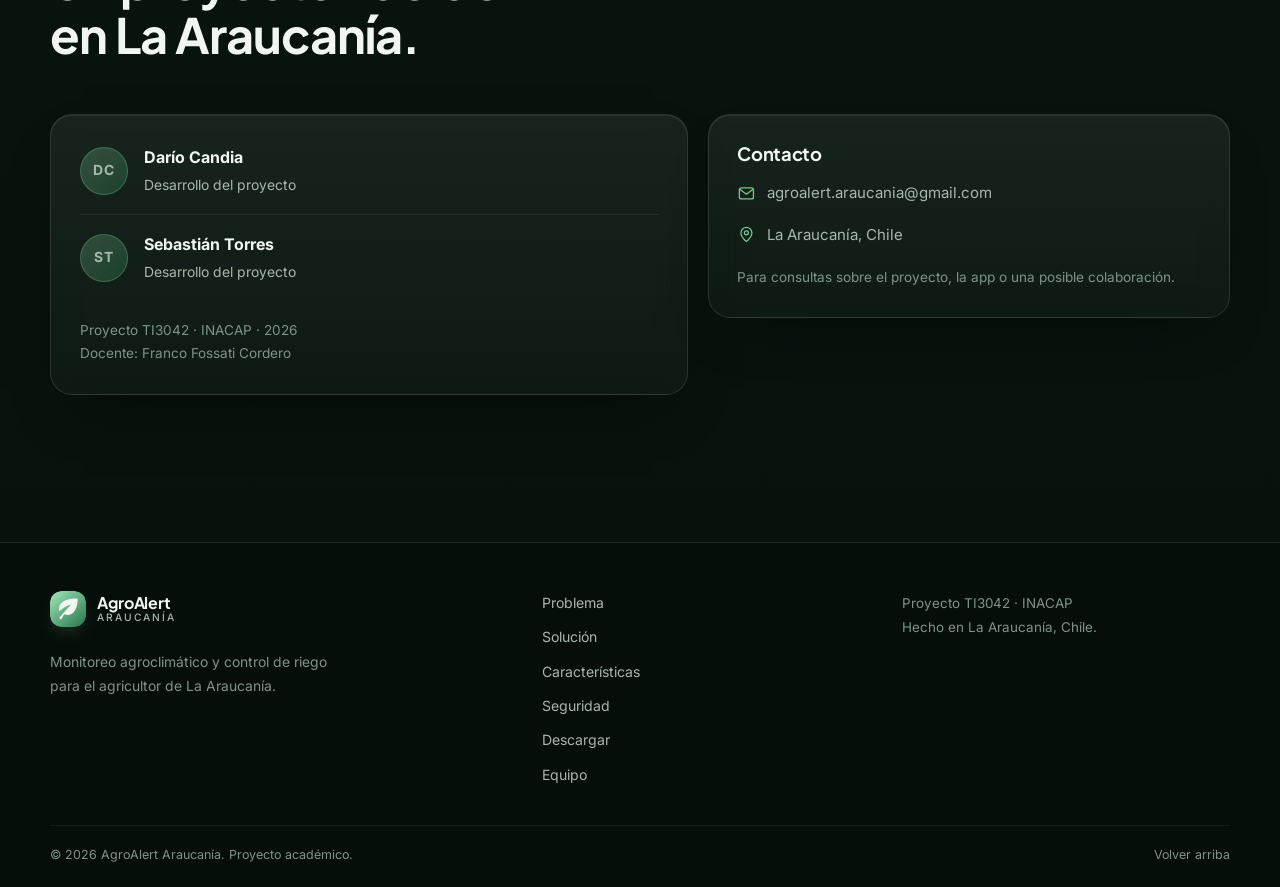
==== commit 9275dc6a: "Publicar APK 1.4.0: conexion Bluetooth HC-05 corregida" ====
--- a/index.html
+++ b/index.html
@@ -177,7 +177,7 @@
               <svg class="icon" aria-hidden="true"><use href="#i-arrow"/></svg>
             </a>
           </div>
-          <p class="hero-meta">Android 8.0 o superior · APK 1,7 MB · Versión 1.2.0</p>
+          <p class="hero-meta">Android 8.0 o superior · APK 1,7 MB · Versión 1.4.0</p>
         </div>
 
         <div class="hero-visual reveal" style="--delay:.12s">
@@ -280,7 +280,7 @@
 
         <p class="scope-note glass reveal">
           <svg class="icon" aria-hidden="true"><use href="#i-sprout"/></svg>
-          La app 1.2.0 ya conecta por Bluetooth con el Arduino Uno + HC-05, también por Wi-Fi con el nodo o el simulador, y permite crear cuentas propias en el teléfono.
+          La app 1.4.0 conecta por Bluetooth con el Arduino Uno + HC-05 (baud negociado automáticamente), también por Wi-Fi con el nodo o el simulador, y permite crear cuentas propias en el teléfono.
         </p>
       </div>
     </section>
@@ -432,21 +432,23 @@
             </div>
 
             <dl class="download-facts">
-              <div><dt>Versión</dt><dd>1.2.0</dd></div>
+              <div><dt>Versión</dt><dd>1.4.0</dd></div>
               <div><dt>Requisito</dt><dd>Android 8.0 o superior</dd></div>
               <div><dt>Tamaño</dt><dd>1,7 MB</dd></div>
-              <div><dt>Actualizado</dt><dd>17-11-2026</dd></div>
+              <div><dt>Actualizado</dt><dd>20-11-2026</dd></div>
             </dl>
 
-            <a class="btn btn--primary btn--wide" href="assets/AgroAlert-1.2.0.apk" download>
+            <a class="btn btn--primary btn--wide" href="assets/AgroAlert-1.4.0.apk" download>
               <svg class="icon" aria-hidden="true"><use href="#i-download"/></svg>
-              Descargar APK 1.2.0
+              Descargar APK 1.4.0
             </a>
 
             <p class="download-note">
-              Novedades 1.2.0: crea tu propia cuenta en el teléfono (con el perfil
-              Control o Monitor que elijas) y cambia o recupera tu contraseña. ¿Versión anterior?
-              <a href="assets/AgroAlert-1.1.0.apk" download>Descargar APK 1.1.0</a>.
+              Novedades 1.4.0: el HC-05 conecta de forma fiable (baud 38400/9600
+              negociado automáticamente, reconexión sola y errores claros), y las
+              claves tienen historial de 3, vigencia de 90 días y rechazo de patrones
+              comunes. ¿Versión anterior?
+              <a href="assets/AgroAlert-1.2.0.apk" download>Descargar APK 1.2.0</a>.
             </p>
 
             <p class="download-note">
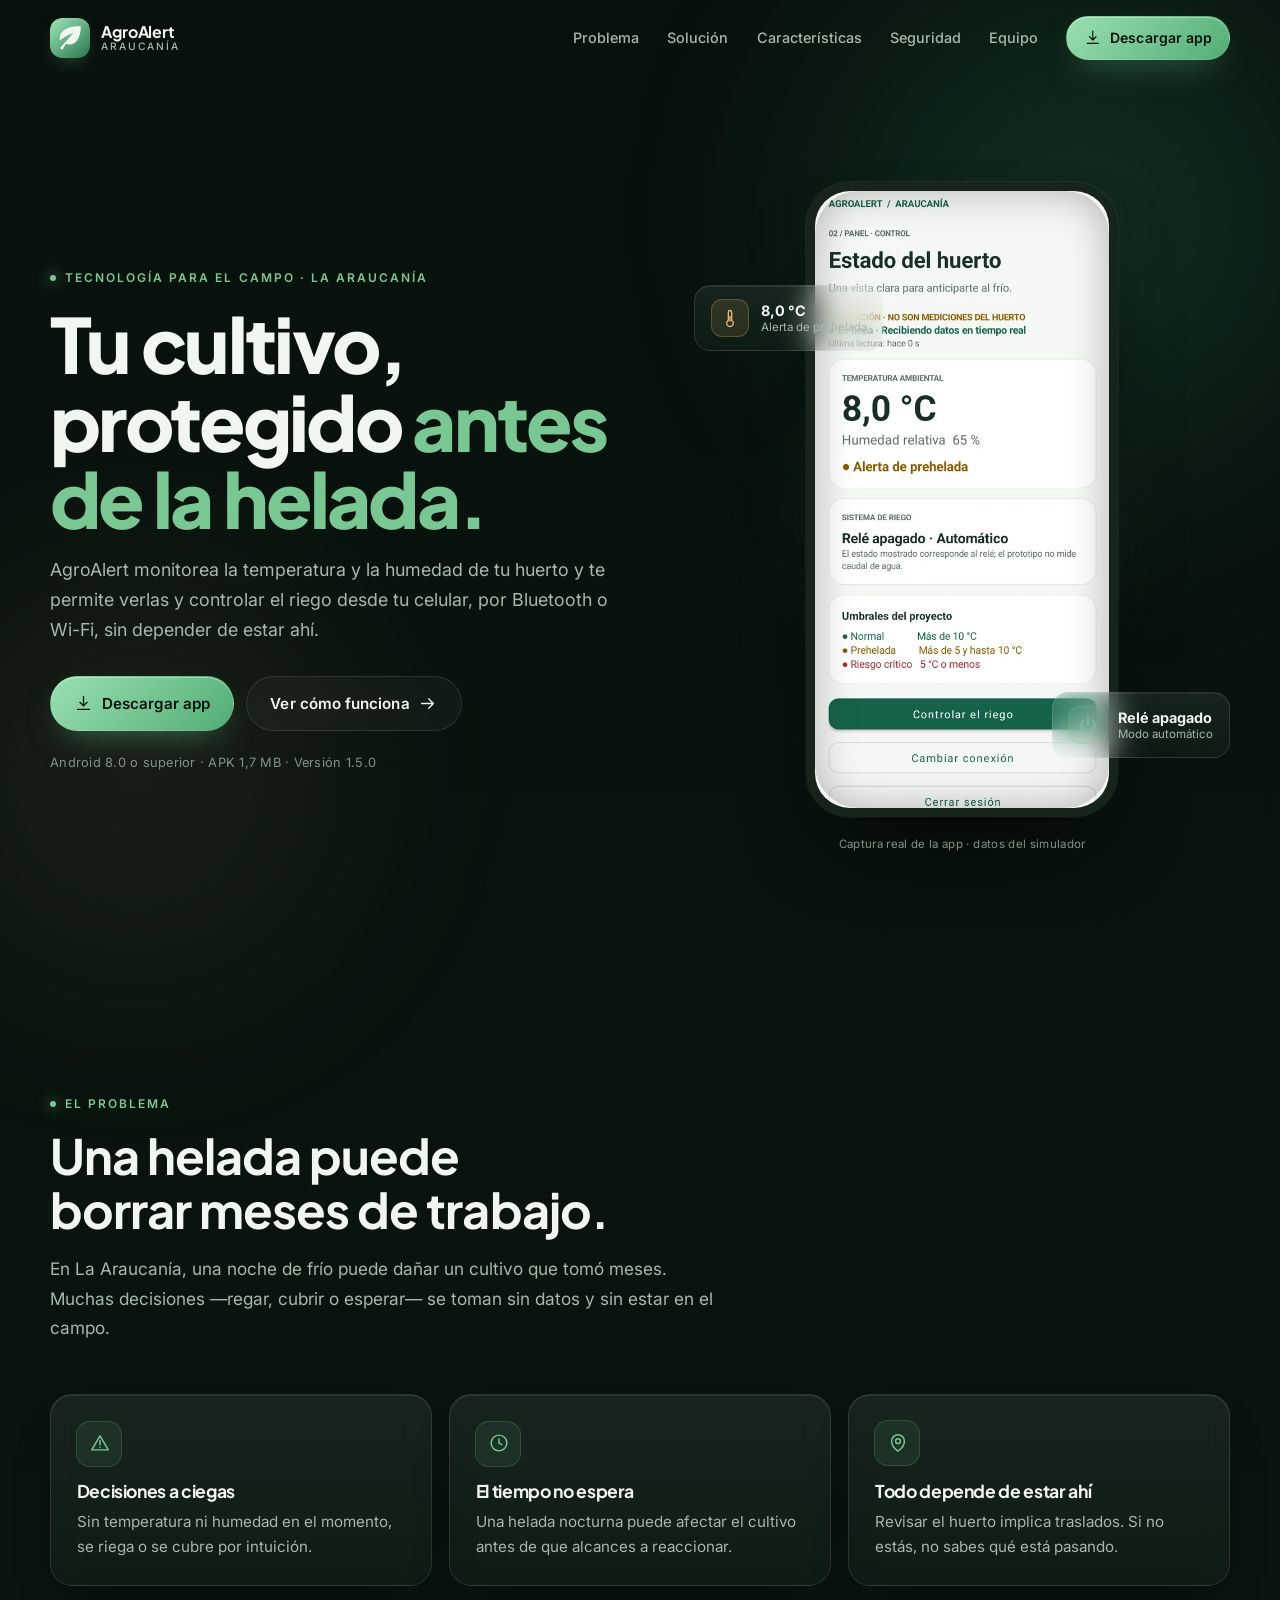
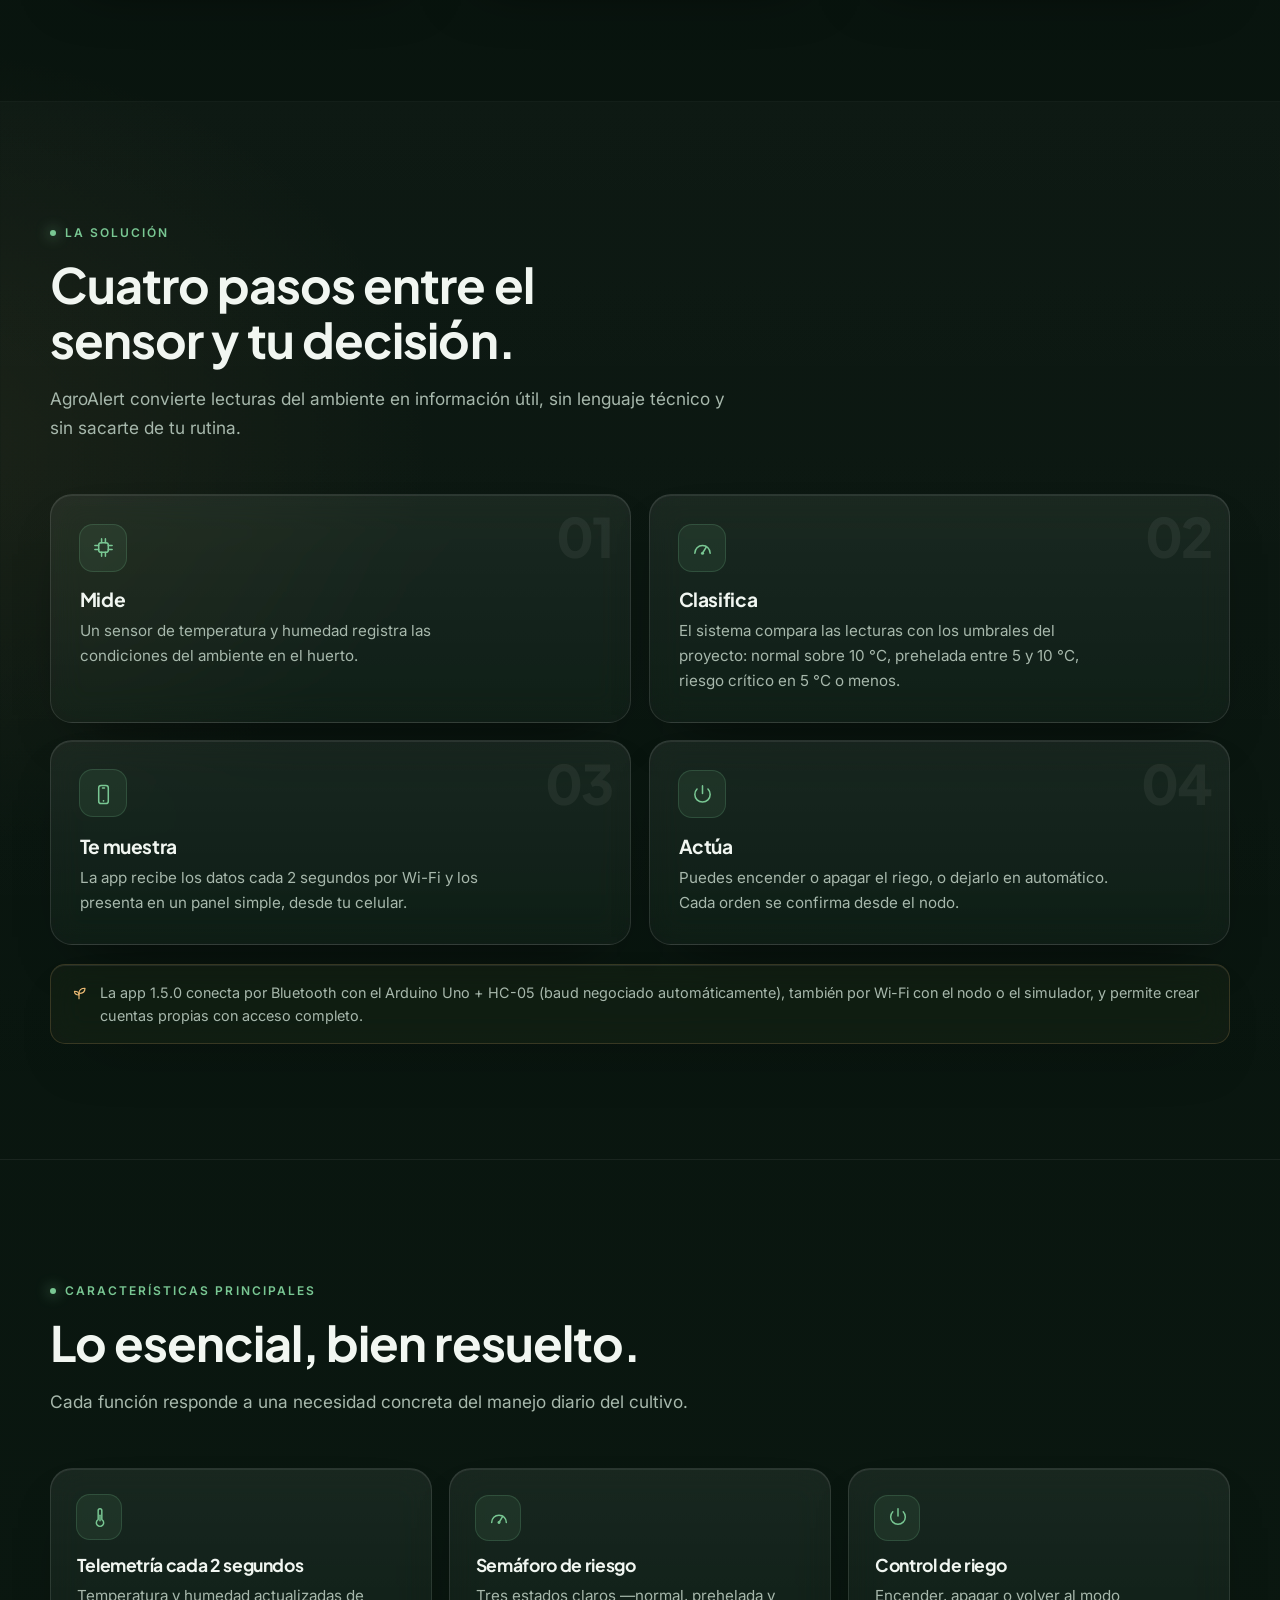
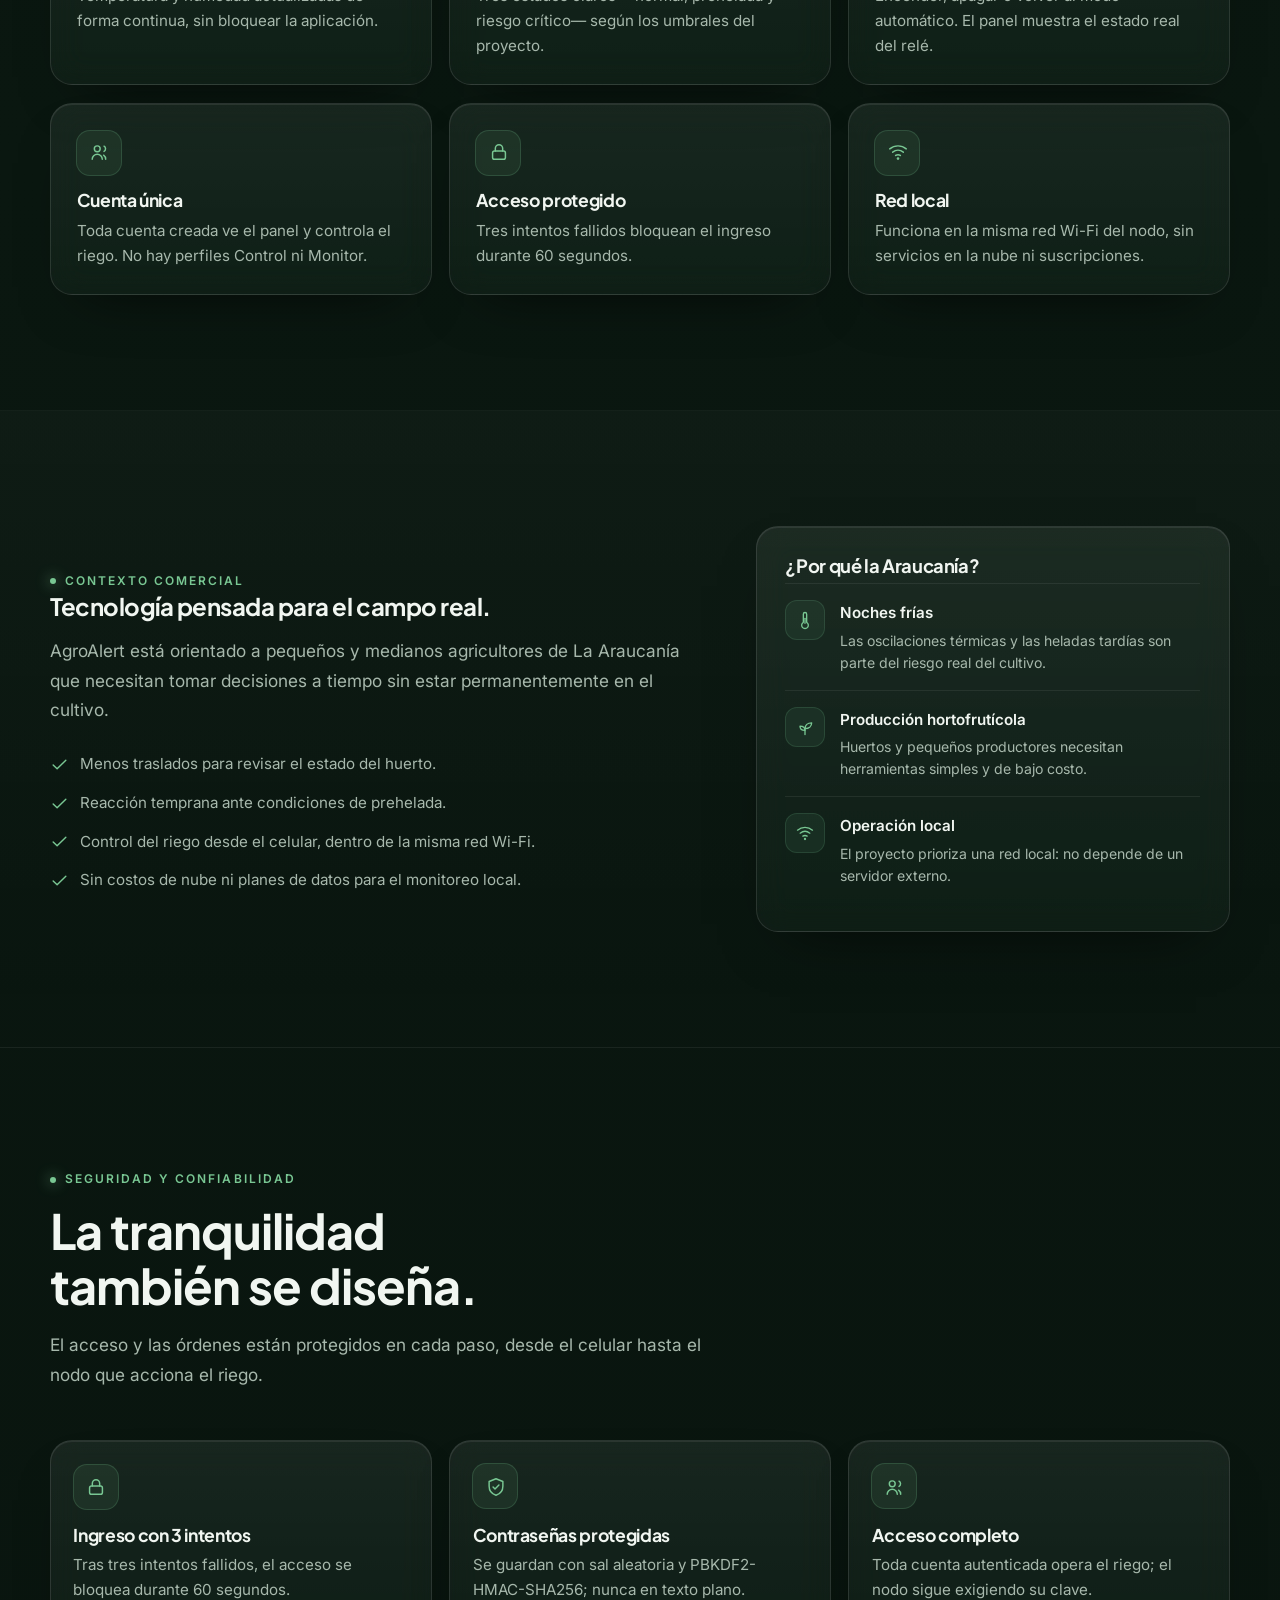
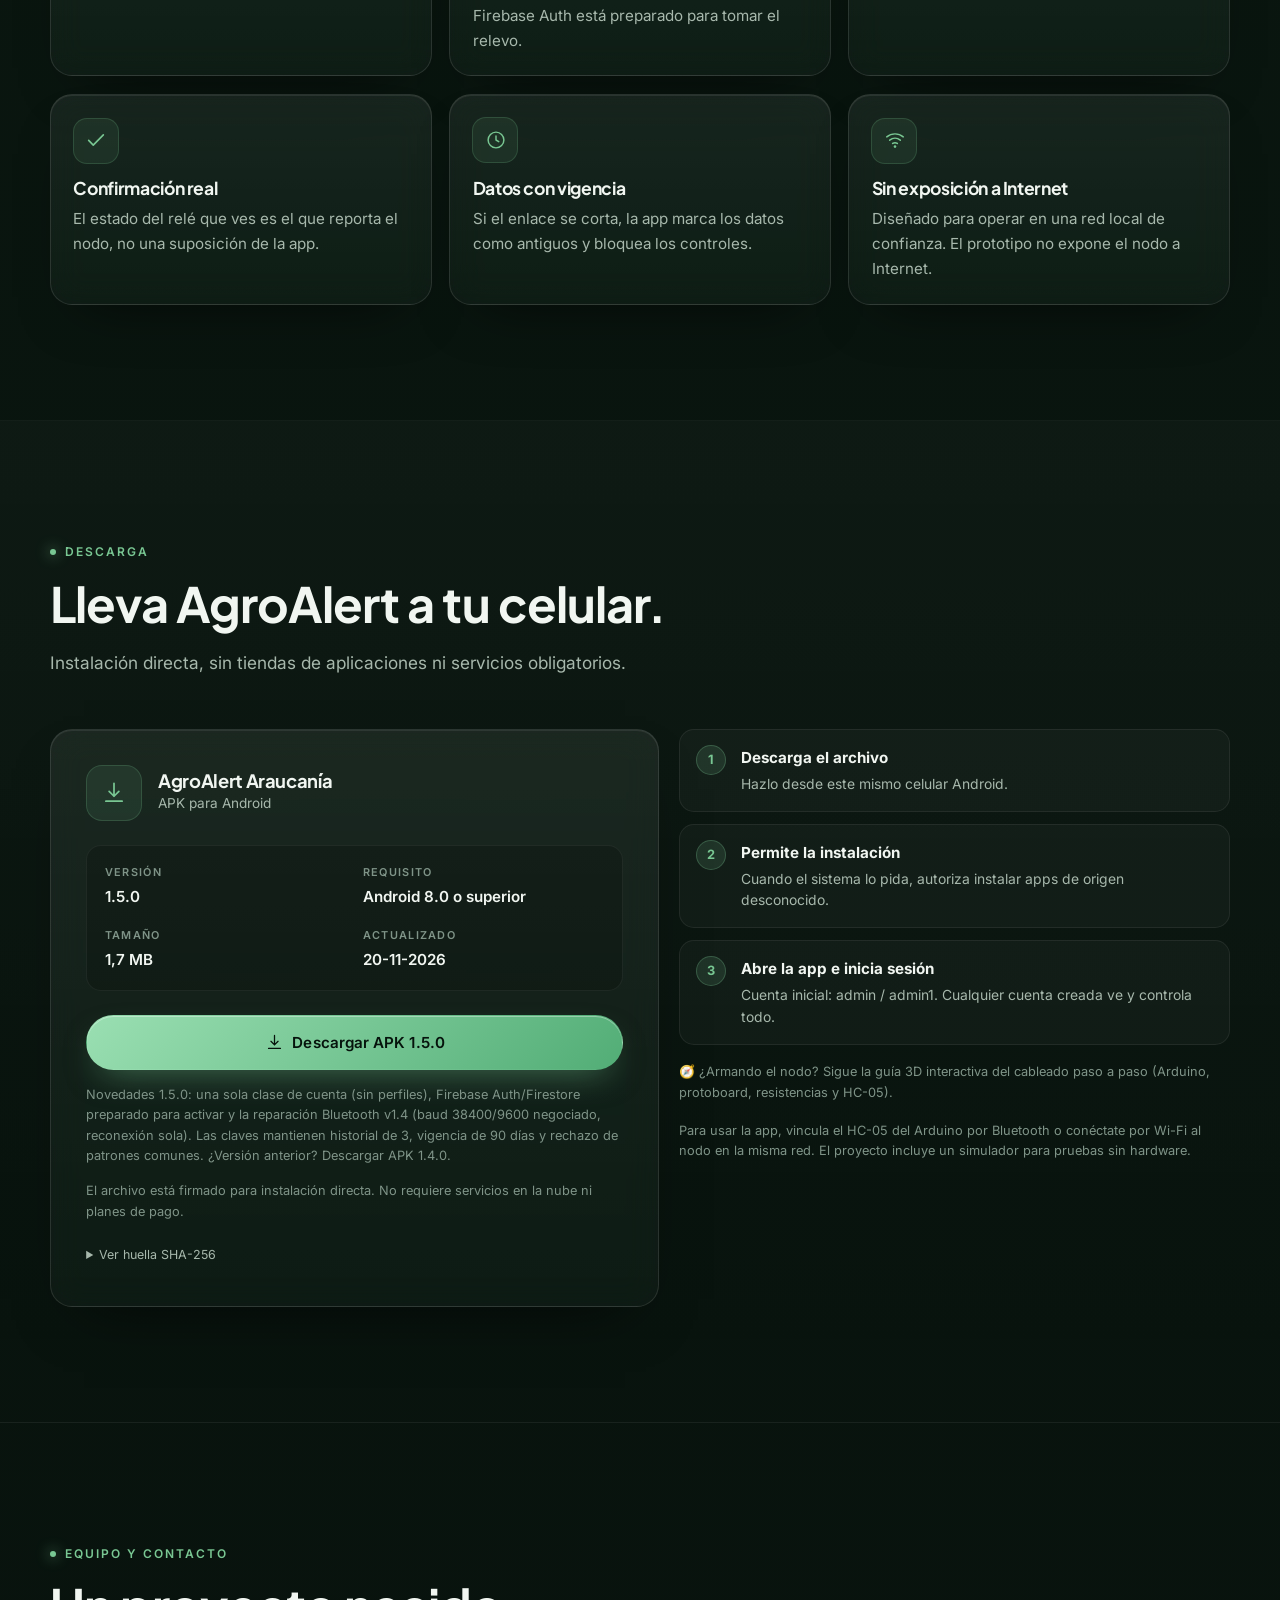
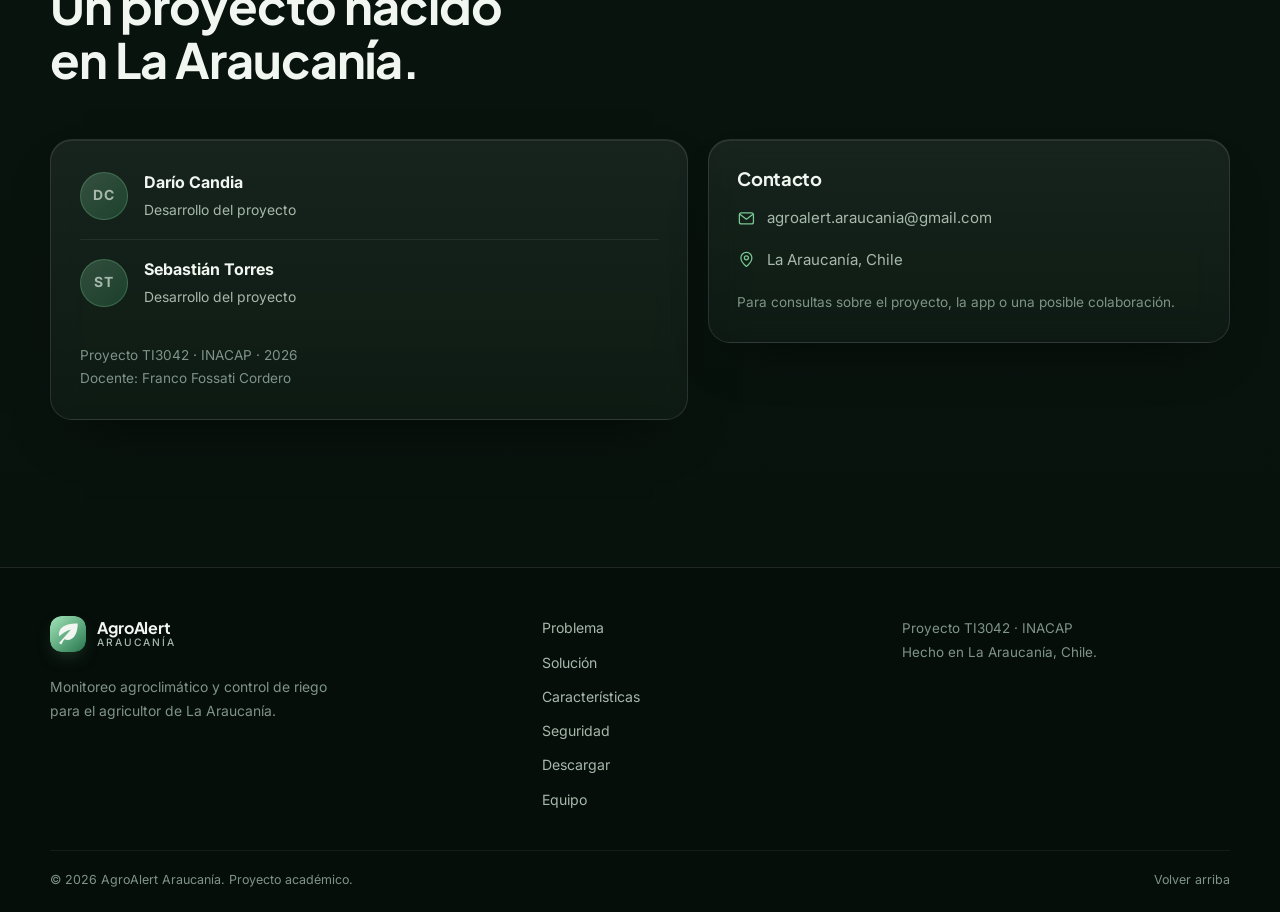
==== commit 18d802be: "release: publicar APK 1.5.0 con cuenta unica" ====
--- a/index.html
+++ b/index.html
@@ -164,8 +164,8 @@
           <h1>Tu cultivo, protegido <span class="accent">antes de la helada.</span></h1>
           <p class="lead">
             AgroAlert monitorea la temperatura y la humedad de tu huerto y te permite
-            verlas y controlar el riego desde tu celular, por Wi-Fi. Sin nube y sin
-            depender de estar ahí.
+            verlas y controlar el riego desde tu celular, por Bluetooth o Wi-Fi,
+            sin depender de estar ahí.
           </p>
           <div class="hero-actions">
             <a class="btn btn--primary" href="#descargar">
@@ -177,7 +177,7 @@
               <svg class="icon" aria-hidden="true"><use href="#i-arrow"/></svg>
             </a>
           </div>
-          <p class="hero-meta">Android 8.0 o superior · APK 1,7 MB · Versión 1.4.0</p>
+          <p class="hero-meta">Android 8.0 o superior · APK 1,7 MB · Versión 1.5.0</p>
         </div>
 
         <div class="hero-visual reveal" style="--delay:.12s">
@@ -280,7 +280,7 @@
 
         <p class="scope-note glass reveal">
           <svg class="icon" aria-hidden="true"><use href="#i-sprout"/></svg>
-          La app 1.4.0 conecta por Bluetooth con el Arduino Uno + HC-05 (baud negociado automáticamente), también por Wi-Fi con el nodo o el simulador, y permite crear cuentas propias en el teléfono.
+          La app 1.5.0 conecta por Bluetooth con el Arduino Uno + HC-05 (baud negociado automáticamente), también por Wi-Fi con el nodo o el simulador, y permite crear cuentas propias con acceso completo.
         </p>
       </div>
     </section>
@@ -312,8 +312,8 @@
           </article>
           <article class="card glass reveal" style="--delay:.18s">
             <span class="card-icon"><svg class="icon" aria-hidden="true"><use href="#i-users"/></svg></span>
-            <h3>Dos roles</h3>
-            <p><strong>Control</strong> opera el riego. <strong>Monitor</strong> solo consulta: no tiene botones de mando.</p>
+            <h3>Cuenta única</h3>
+            <p>Toda cuenta creada ve el panel y controla el riego. No hay perfiles Control ni Monitor.</p>
           </article>
           <article class="card glass reveal" style="--delay:.24s">
             <span class="card-icon"><svg class="icon" aria-hidden="true"><use href="#i-lock"/></svg></span>
@@ -386,12 +386,12 @@
           <article class="card card--compact glass reveal" style="--delay:.06s">
             <span class="card-icon"><svg class="icon" aria-hidden="true"><use href="#i-shield"/></svg></span>
             <h3>Contraseñas protegidas</h3>
-            <p>Se guardan con sal aleatoria y PBKDF2-HMAC-SHA256; nunca en texto plano.</p>
+            <p>Se guardan con sal aleatoria y PBKDF2-HMAC-SHA256; nunca en texto plano. Firebase Auth está preparado para tomar el relevo.</p>
           </article>
           <article class="card card--compact glass reveal" style="--delay:.12s">
             <span class="card-icon"><svg class="icon" aria-hidden="true"><use href="#i-users"/></svg></span>
-            <h3>Permisos separados</h3>
-            <p>Control puede operar el riego. Monitor solo consulta: el nodo también rechaza sus órdenes.</p>
+            <h3>Acceso completo</h3>
+            <p>Toda cuenta autenticada opera el riego; el nodo sigue exigiendo su clave.</p>
           </article>
           <article class="card card--compact glass reveal" style="--delay:.18s">
             <span class="card-icon"><svg class="icon" aria-hidden="true"><use href="#i-check"/></svg></span>
@@ -418,7 +418,7 @@
         <header class="section-head reveal">
           <p class="eyebrow">Descarga</p>
           <h2>Lleva AgroAlert a tu celular.</h2>
-          <p class="lead">Instalación directa, sin cuentas y sin tiendas de aplicaciones.</p>
+          <p class="lead">Instalación directa, sin tiendas de aplicaciones ni servicios obligatorios.</p>
         </header>
 
         <div class="download-grid">
@@ -432,33 +432,34 @@
             </div>
 
             <dl class="download-facts">
-              <div><dt>Versión</dt><dd>1.4.0</dd></div>
+              <div><dt>Versión</dt><dd>1.5.0</dd></div>
               <div><dt>Requisito</dt><dd>Android 8.0 o superior</dd></div>
               <div><dt>Tamaño</dt><dd>1,7 MB</dd></div>
               <div><dt>Actualizado</dt><dd>20-11-2026</dd></div>
             </dl>
 
-            <a class="btn btn--primary btn--wide" href="assets/AgroAlert-1.4.0.apk" download>
+            <a class="btn btn--primary btn--wide" href="assets/AgroAlert-1.5.0.apk" download>
               <svg class="icon" aria-hidden="true"><use href="#i-download"/></svg>
-              Descargar APK 1.4.0
+              Descargar APK 1.5.0
             </a>
 
             <p class="download-note">
-              Novedades 1.4.0: el HC-05 conecta de forma fiable (baud 38400/9600
-              negociado automáticamente, reconexión sola y errores claros), y las
-              claves tienen historial de 3, vigencia de 90 días y rechazo de patrones
-              comunes. ¿Versión anterior?
-              <a href="assets/AgroAlert-1.2.0.apk" download>Descargar APK 1.2.0</a>.
+              Novedades 1.5.0: una sola clase de cuenta (sin perfiles), Firebase
+              Auth/Firestore preparado para activar y la reparación Bluetooth v1.4
+              (baud 38400/9600 negociado, reconexión sola). Las claves mantienen
+              historial de 3, vigencia de 90 días y rechazo de patrones comunes.
+              ¿Versión anterior?
+              <a href="assets/AgroAlert-1.4.0.apk" download>Descargar APK 1.4.0</a>.
             </p>
 
             <p class="download-note">
-              El archivo está firmado para instalación directa. No requiere cuenta ni
-              servicios en la nube.
+              El archivo está firmado para instalación directa. No requiere servicios
+              en la nube ni planes de pago.
             </p>
 
             <details class="sha">
               <summary>Ver huella SHA-256</summary>
-              <code>E35144ABA147A941DBE7BD281F064C13DBA3849AA54D23FC5F9C60A73905ECCA</code>
+              <code>48ED536D4224464A5FD03E5321B2CE40AD26F8FC572A65817A8257E8EC110B18</code>
             </details>
           </div>
 
@@ -474,7 +475,7 @@
               </li>
               <li>
                 <span class="install-num">3</span>
-                <div><strong>Abre la app e inicia sesión</strong><p>Cuentas iniciales: admin (control del riego) y monitor (solo lectura).</p></div>
+                <div><strong>Abre la app e inicia sesión</strong><p>Cuenta inicial: admin / admin1. Cualquier cuenta creada ve y controla todo.</p></div>
               </li>
             </ol>
 
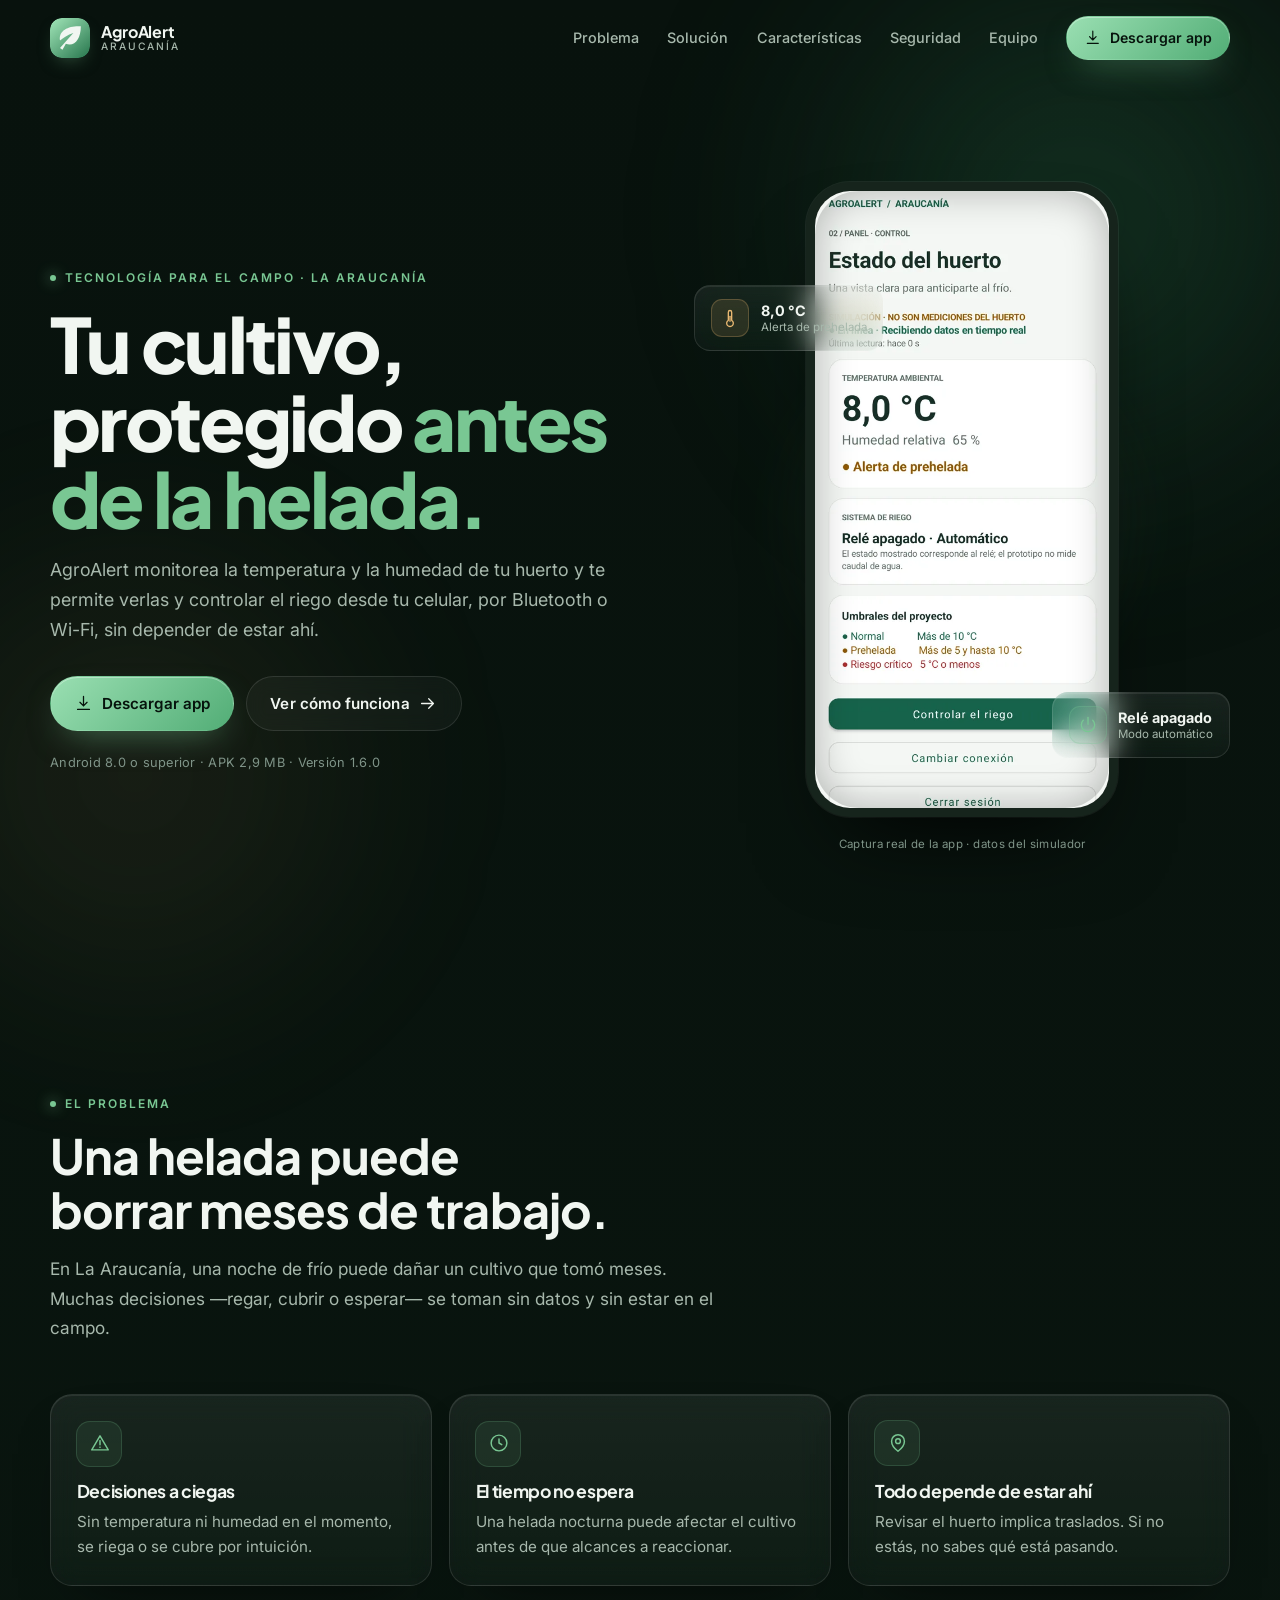
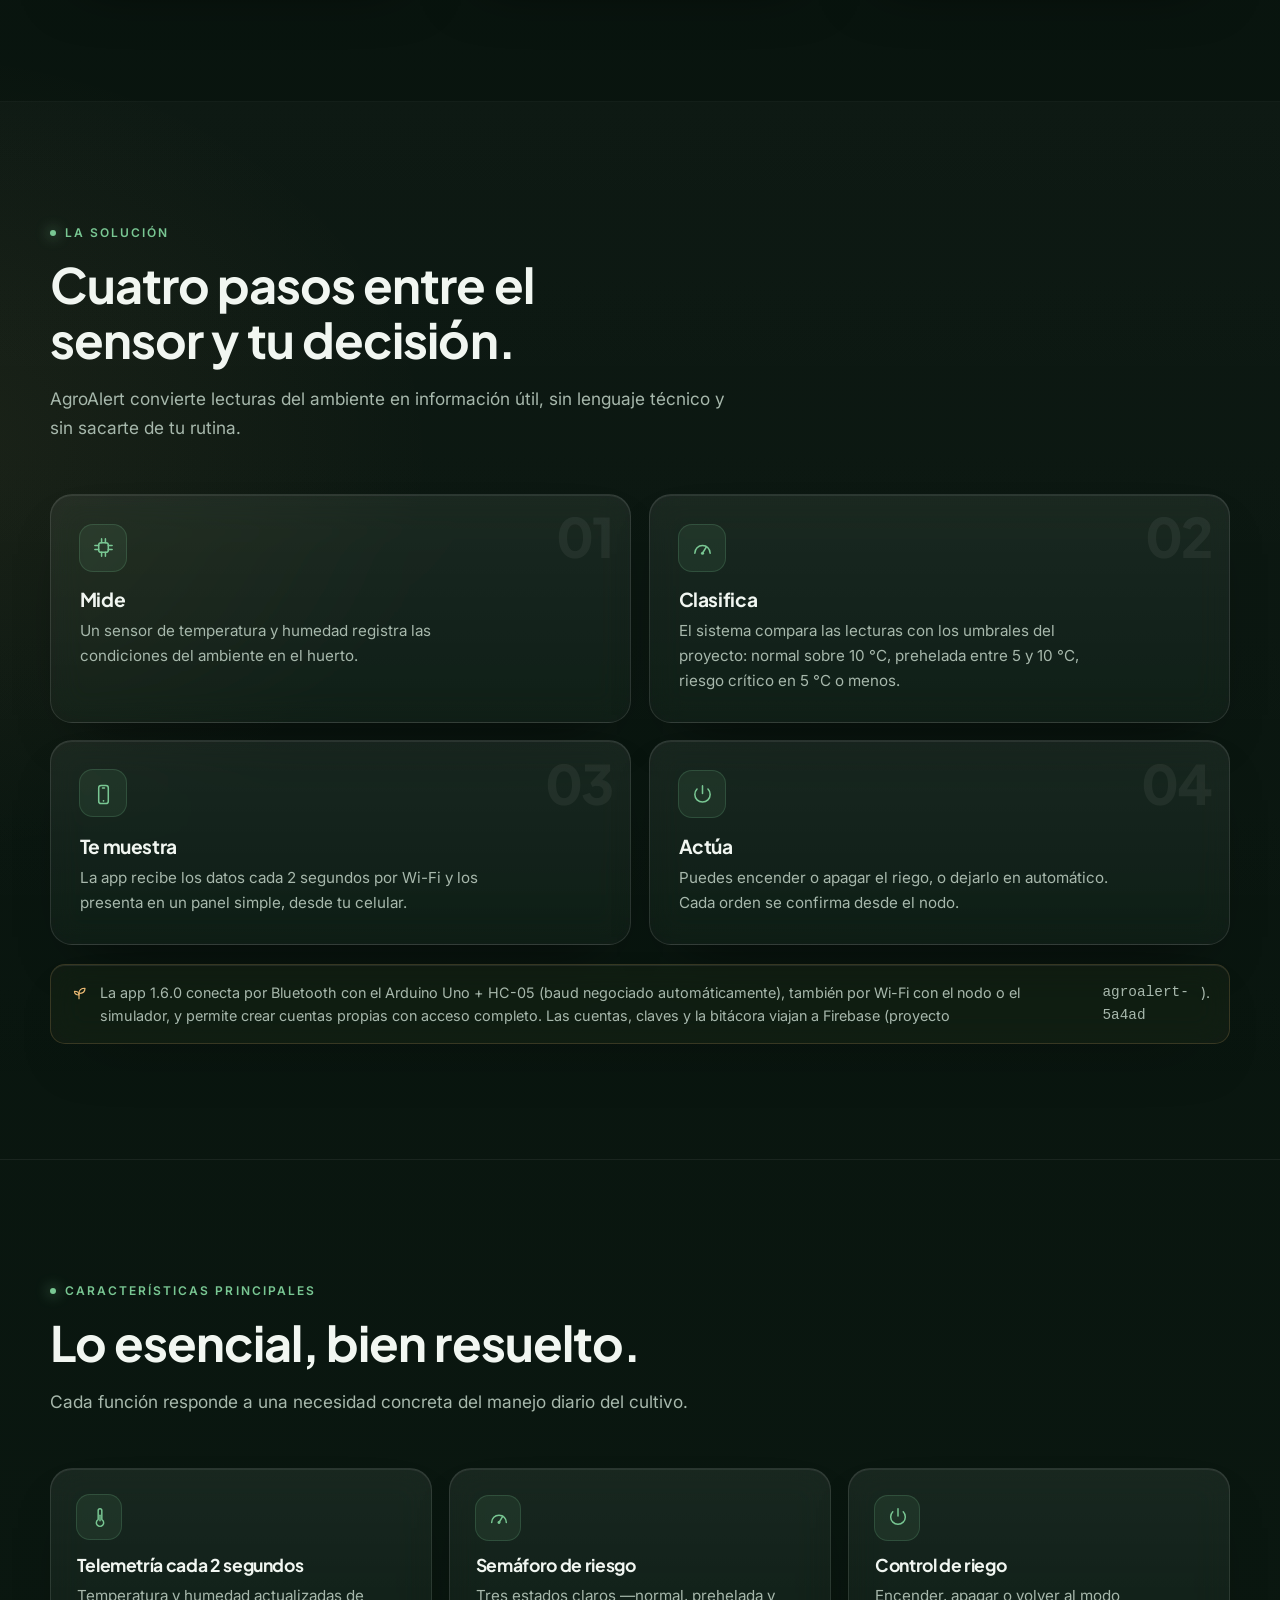
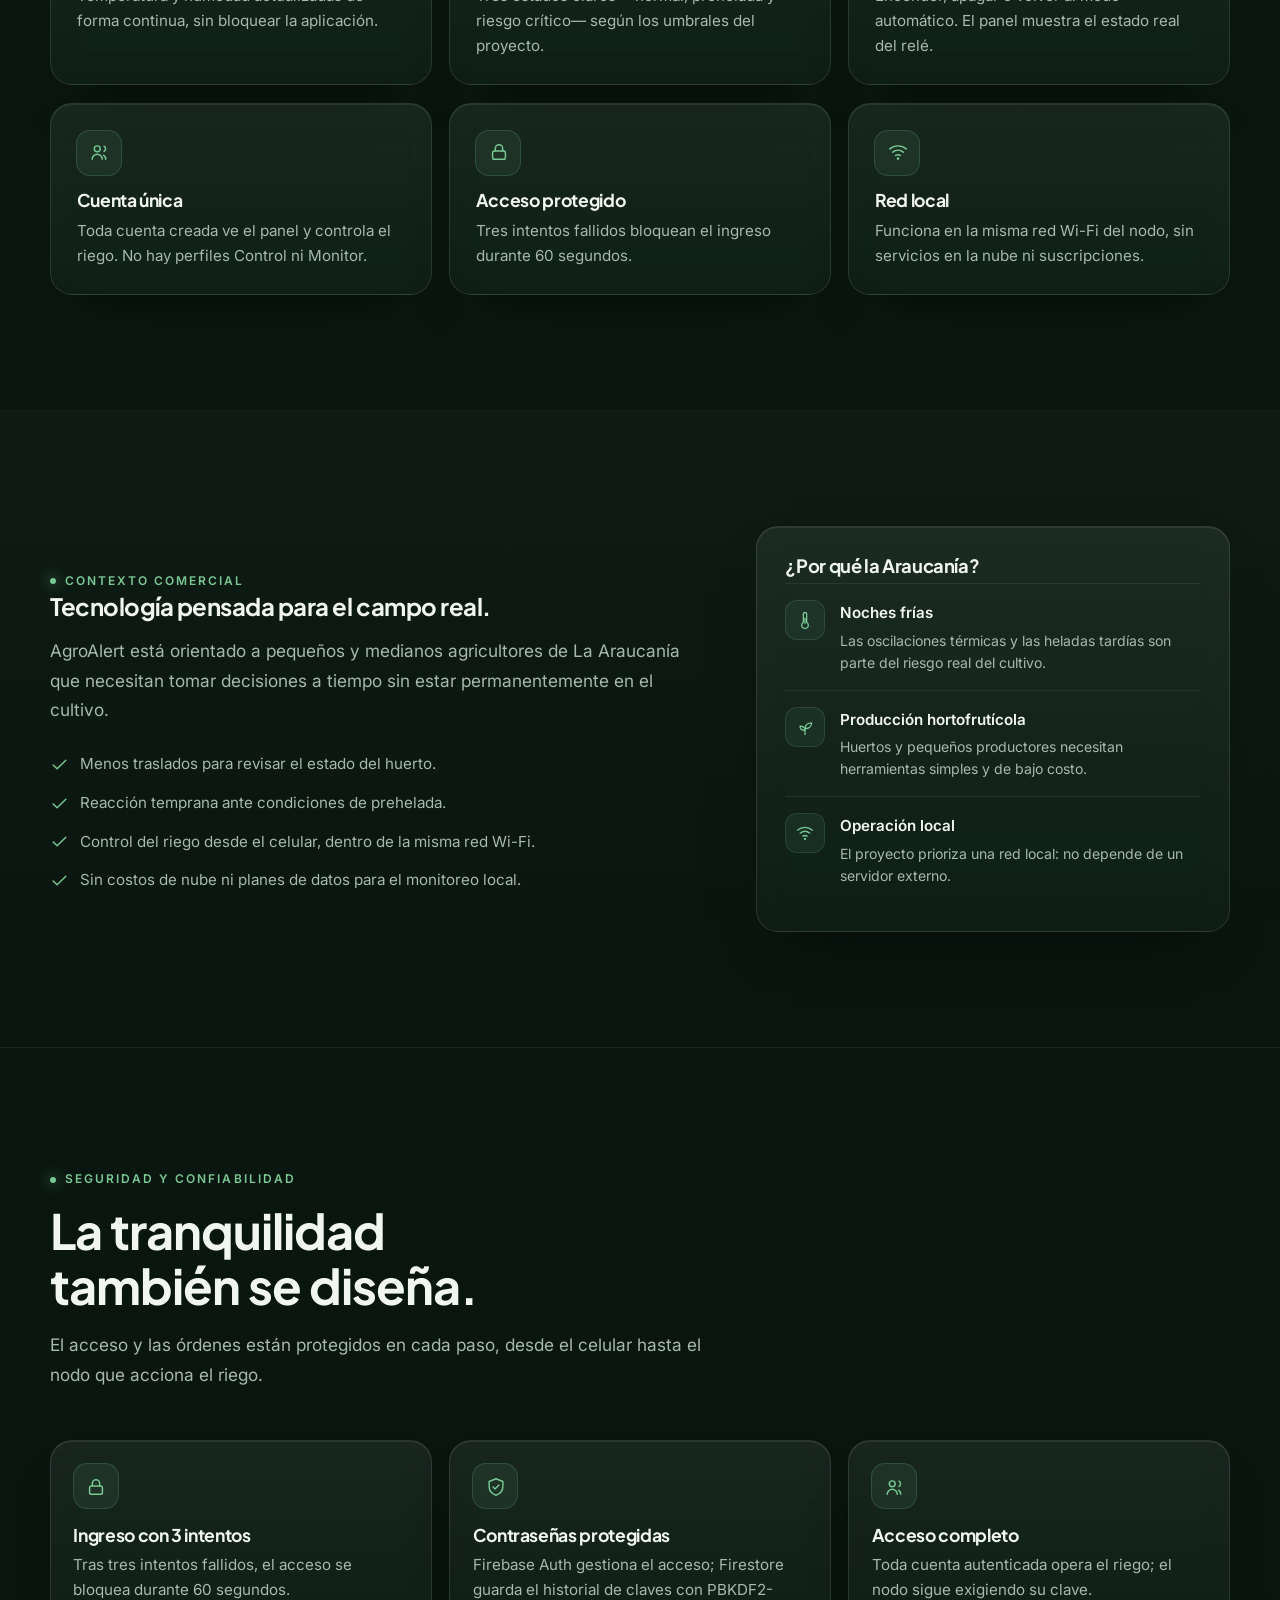
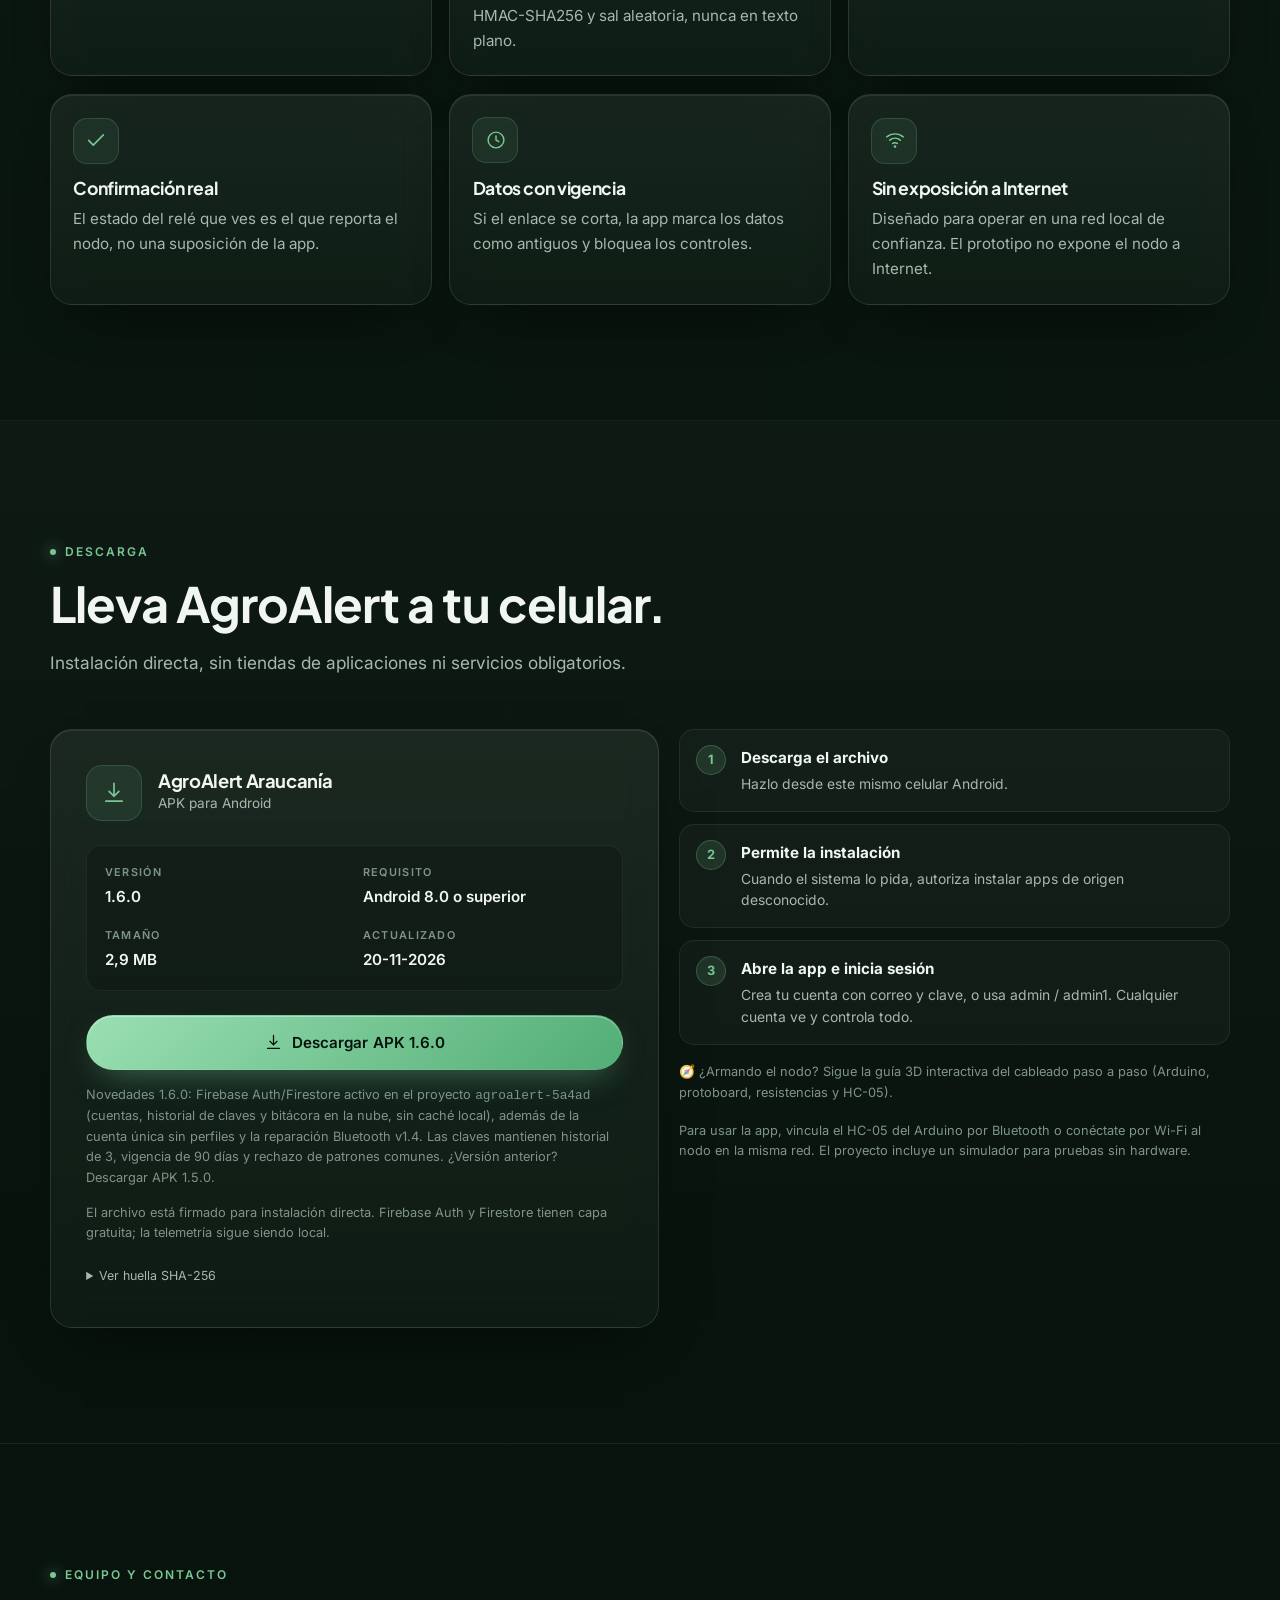
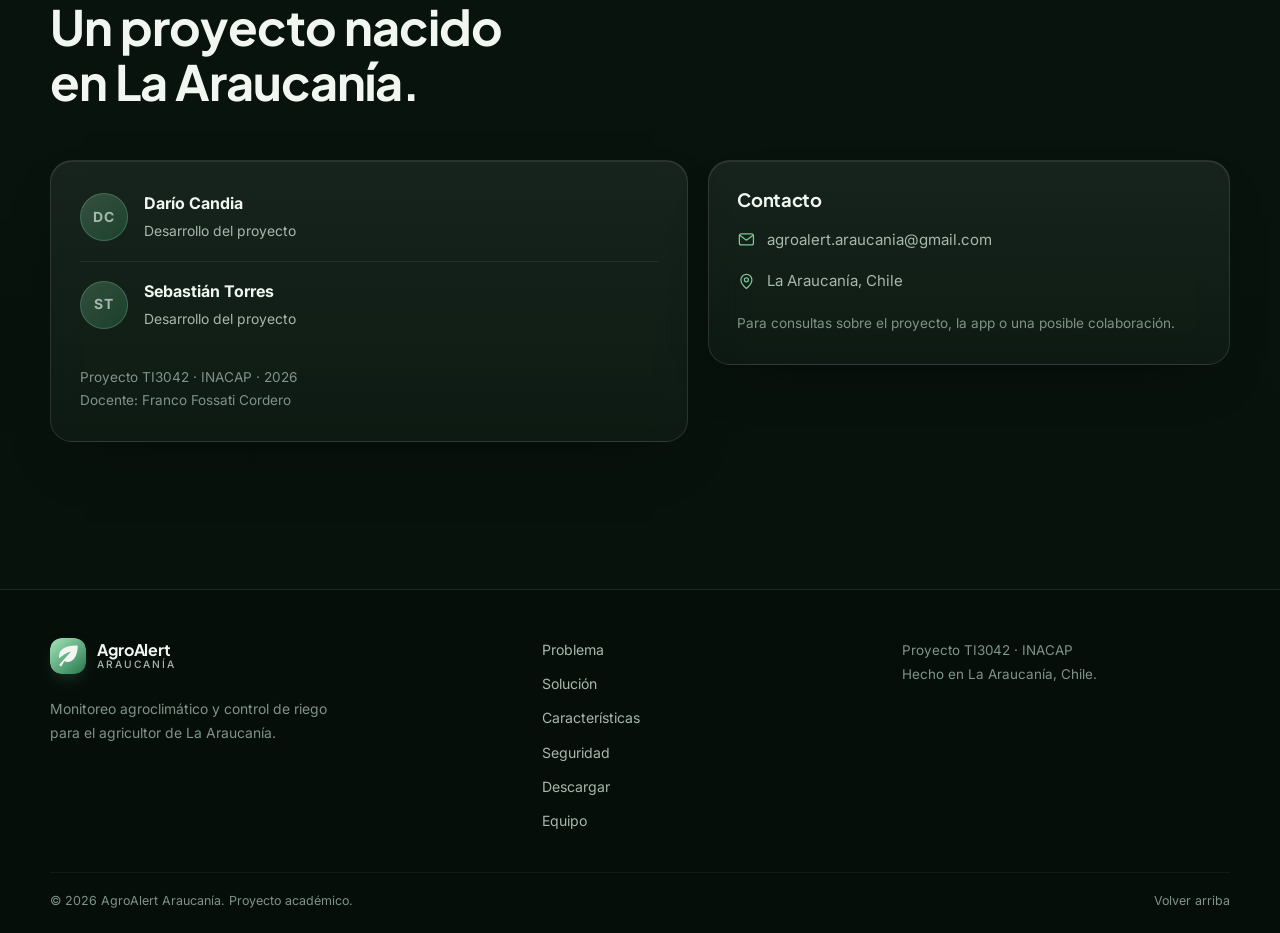
==== commit c904cac5: "Publicar APK 1.6.0 con Firebase activo" ====
--- a/index.html
+++ b/index.html
@@ -177,7 +177,7 @@
               <svg class="icon" aria-hidden="true"><use href="#i-arrow"/></svg>
             </a>
           </div>
-          <p class="hero-meta">Android 8.0 o superior · APK 1,7 MB · Versión 1.5.0</p>
+          <p class="hero-meta">Android 8.0 o superior · APK 2,9 MB · Versión 1.6.0</p>
         </div>
 
         <div class="hero-visual reveal" style="--delay:.12s">
@@ -280,7 +280,7 @@
 
         <p class="scope-note glass reveal">
           <svg class="icon" aria-hidden="true"><use href="#i-sprout"/></svg>
-          La app 1.5.0 conecta por Bluetooth con el Arduino Uno + HC-05 (baud negociado automáticamente), también por Wi-Fi con el nodo o el simulador, y permite crear cuentas propias con acceso completo.
+          La app 1.6.0 conecta por Bluetooth con el Arduino Uno + HC-05 (baud negociado automáticamente), también por Wi-Fi con el nodo o el simulador, y permite crear cuentas propias con acceso completo. Las cuentas, claves y la bitácora viajan a Firebase (proyecto <code>agroalert-5a4ad</code>).
         </p>
       </div>
     </section>
@@ -386,7 +386,7 @@
           <article class="card card--compact glass reveal" style="--delay:.06s">
             <span class="card-icon"><svg class="icon" aria-hidden="true"><use href="#i-shield"/></svg></span>
             <h3>Contraseñas protegidas</h3>
-            <p>Se guardan con sal aleatoria y PBKDF2-HMAC-SHA256; nunca en texto plano. Firebase Auth está preparado para tomar el relevo.</p>
+            <p>Firebase Auth gestiona el acceso; Firestore guarda el historial de claves con PBKDF2-HMAC-SHA256 y sal aleatoria, nunca en texto plano.</p>
           </article>
           <article class="card card--compact glass reveal" style="--delay:.12s">
             <span class="card-icon"><svg class="icon" aria-hidden="true"><use href="#i-users"/></svg></span>
@@ -432,34 +432,34 @@
             </div>
 
             <dl class="download-facts">
-              <div><dt>Versión</dt><dd>1.5.0</dd></div>
+              <div><dt>Versión</dt><dd>1.6.0</dd></div>
               <div><dt>Requisito</dt><dd>Android 8.0 o superior</dd></div>
-              <div><dt>Tamaño</dt><dd>1,7 MB</dd></div>
+              <div><dt>Tamaño</dt><dd>2,9 MB</dd></div>
               <div><dt>Actualizado</dt><dd>20-11-2026</dd></div>
             </dl>
 
-            <a class="btn btn--primary btn--wide" href="assets/AgroAlert-1.5.0.apk" download>
+            <a class="btn btn--primary btn--wide" href="assets/AgroAlert-1.6.0.apk" download>
               <svg class="icon" aria-hidden="true"><use href="#i-download"/></svg>
-              Descargar APK 1.5.0
+              Descargar APK 1.6.0
             </a>
 
             <p class="download-note">
-              Novedades 1.5.0: una sola clase de cuenta (sin perfiles), Firebase
-              Auth/Firestore preparado para activar y la reparación Bluetooth v1.4
-              (baud 38400/9600 negociado, reconexión sola). Las claves mantienen
-              historial de 3, vigencia de 90 días y rechazo de patrones comunes.
-              ¿Versión anterior?
-              <a href="assets/AgroAlert-1.4.0.apk" download>Descargar APK 1.4.0</a>.
+              Novedades 1.6.0: Firebase Auth/Firestore activo en el proyecto
+              <code>agroalert-5a4ad</code> (cuentas, historial de claves y bitácora en la nube,
+              sin caché local), además de la cuenta única sin perfiles y la reparación
+              Bluetooth v1.4. Las claves mantienen historial de 3, vigencia de 90 días
+              y rechazo de patrones comunes. ¿Versión anterior?
+              <a href="assets/AgroAlert-1.5.0.apk" download>Descargar APK 1.5.0</a>.
             </p>
 
             <p class="download-note">
-              El archivo está firmado para instalación directa. No requiere servicios
-              en la nube ni planes de pago.
+              El archivo está firmado para instalación directa. Firebase Auth y
+              Firestore tienen capa gratuita; la telemetría sigue siendo local.
             </p>
 
             <details class="sha">
               <summary>Ver huella SHA-256</summary>
-              <code>48ED536D4224464A5FD03E5321B2CE40AD26F8FC572A65817A8257E8EC110B18</code>
+              <code>B6AEE3CCF7725ACC5B77B245B26EAF3DE70F70B38C91740A7AE2152E91258721</code>
             </details>
           </div>
 
@@ -475,7 +475,7 @@
               </li>
               <li>
                 <span class="install-num">3</span>
-                <div><strong>Abre la app e inicia sesión</strong><p>Cuenta inicial: admin / admin1. Cualquier cuenta creada ve y controla todo.</p></div>
+                <div><strong>Abre la app e inicia sesión</strong><p>Crea tu cuenta con correo y clave, o usa admin / admin1. Cualquier cuenta ve y controla todo.</p></div>
               </li>
             </ol>
 
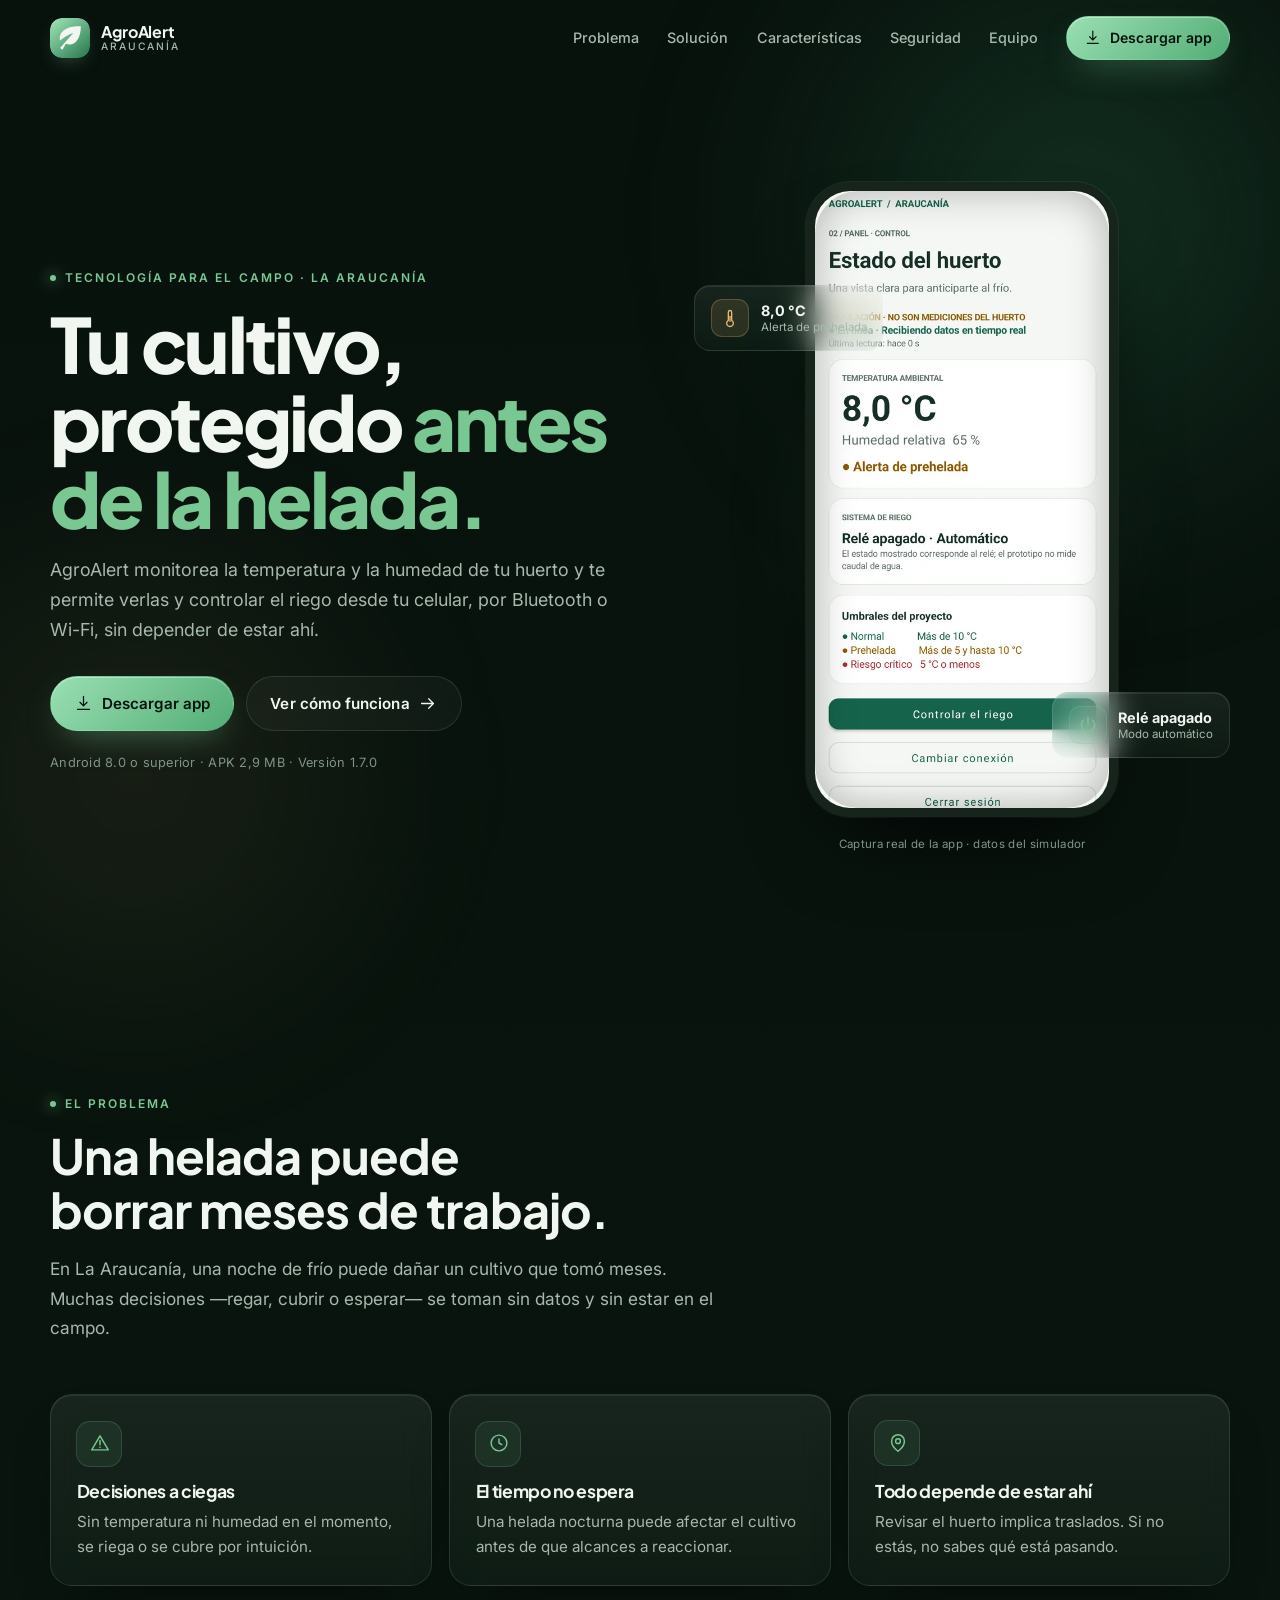
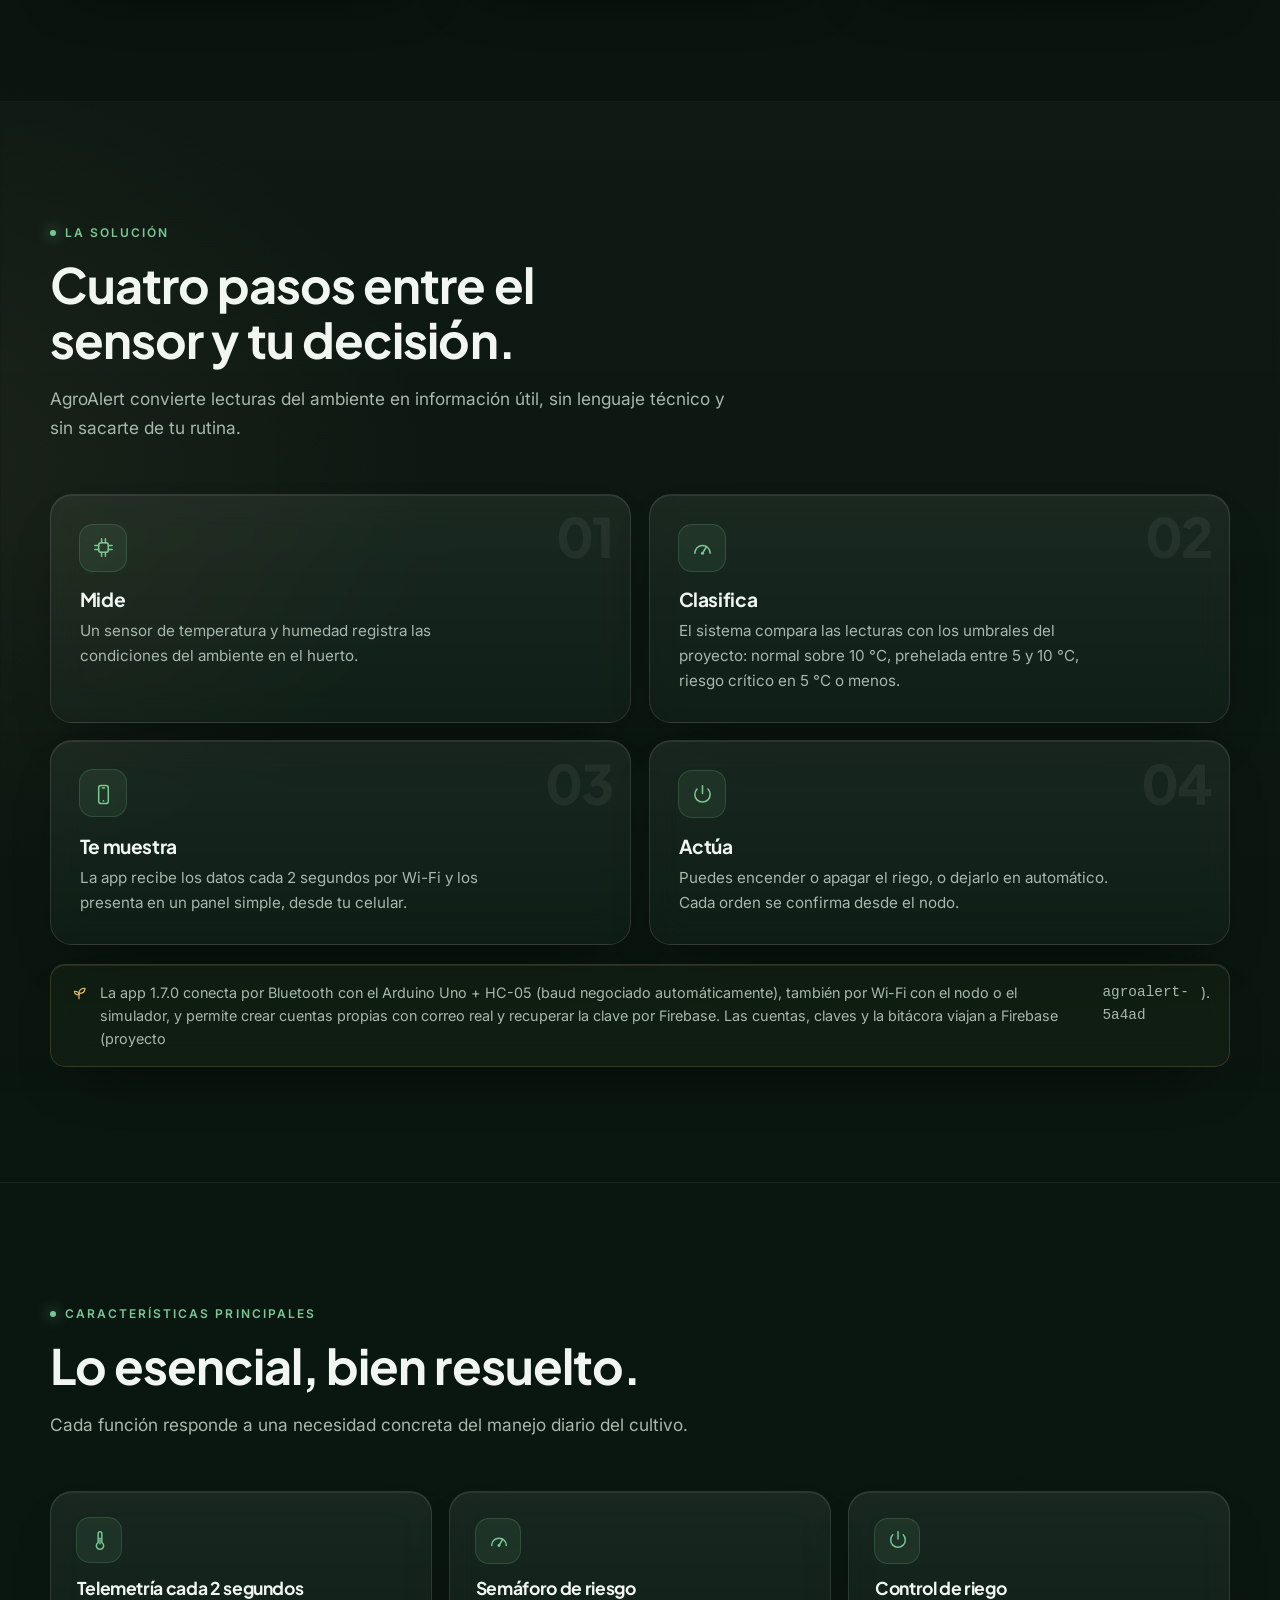
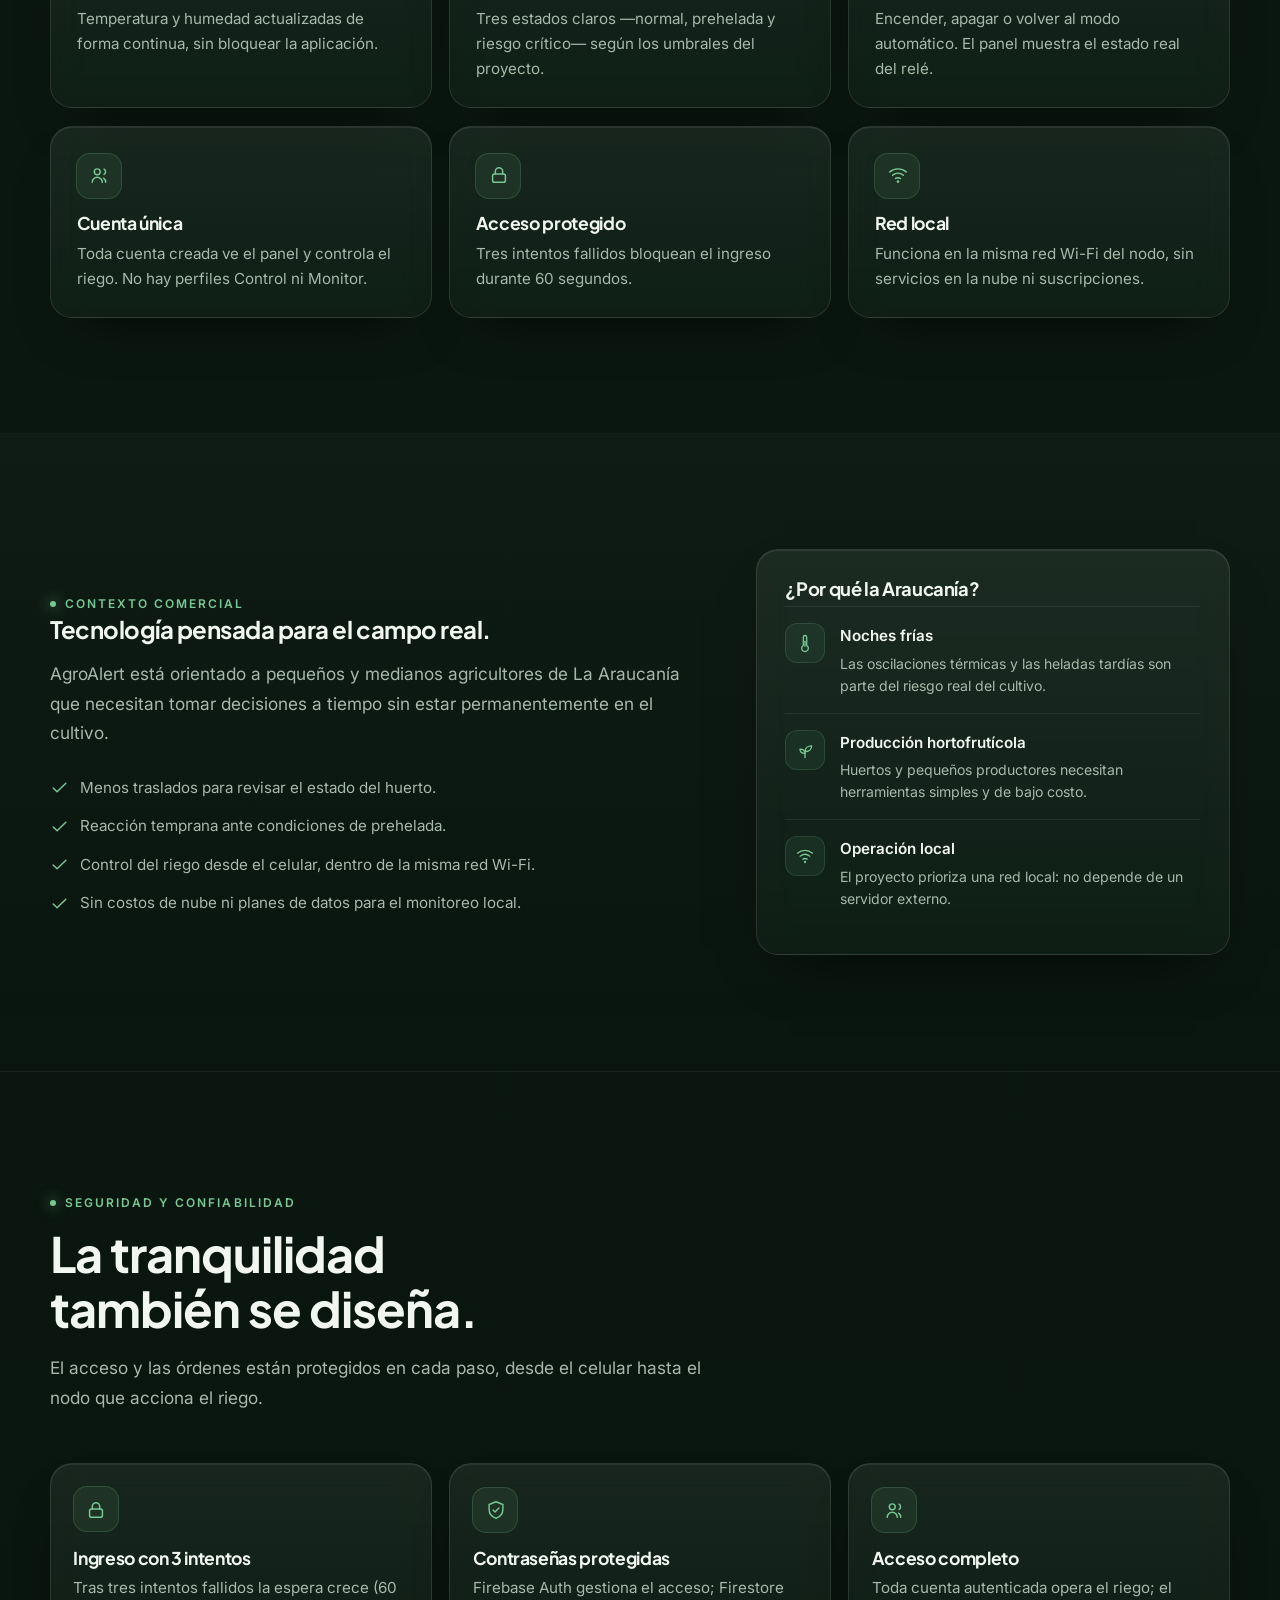
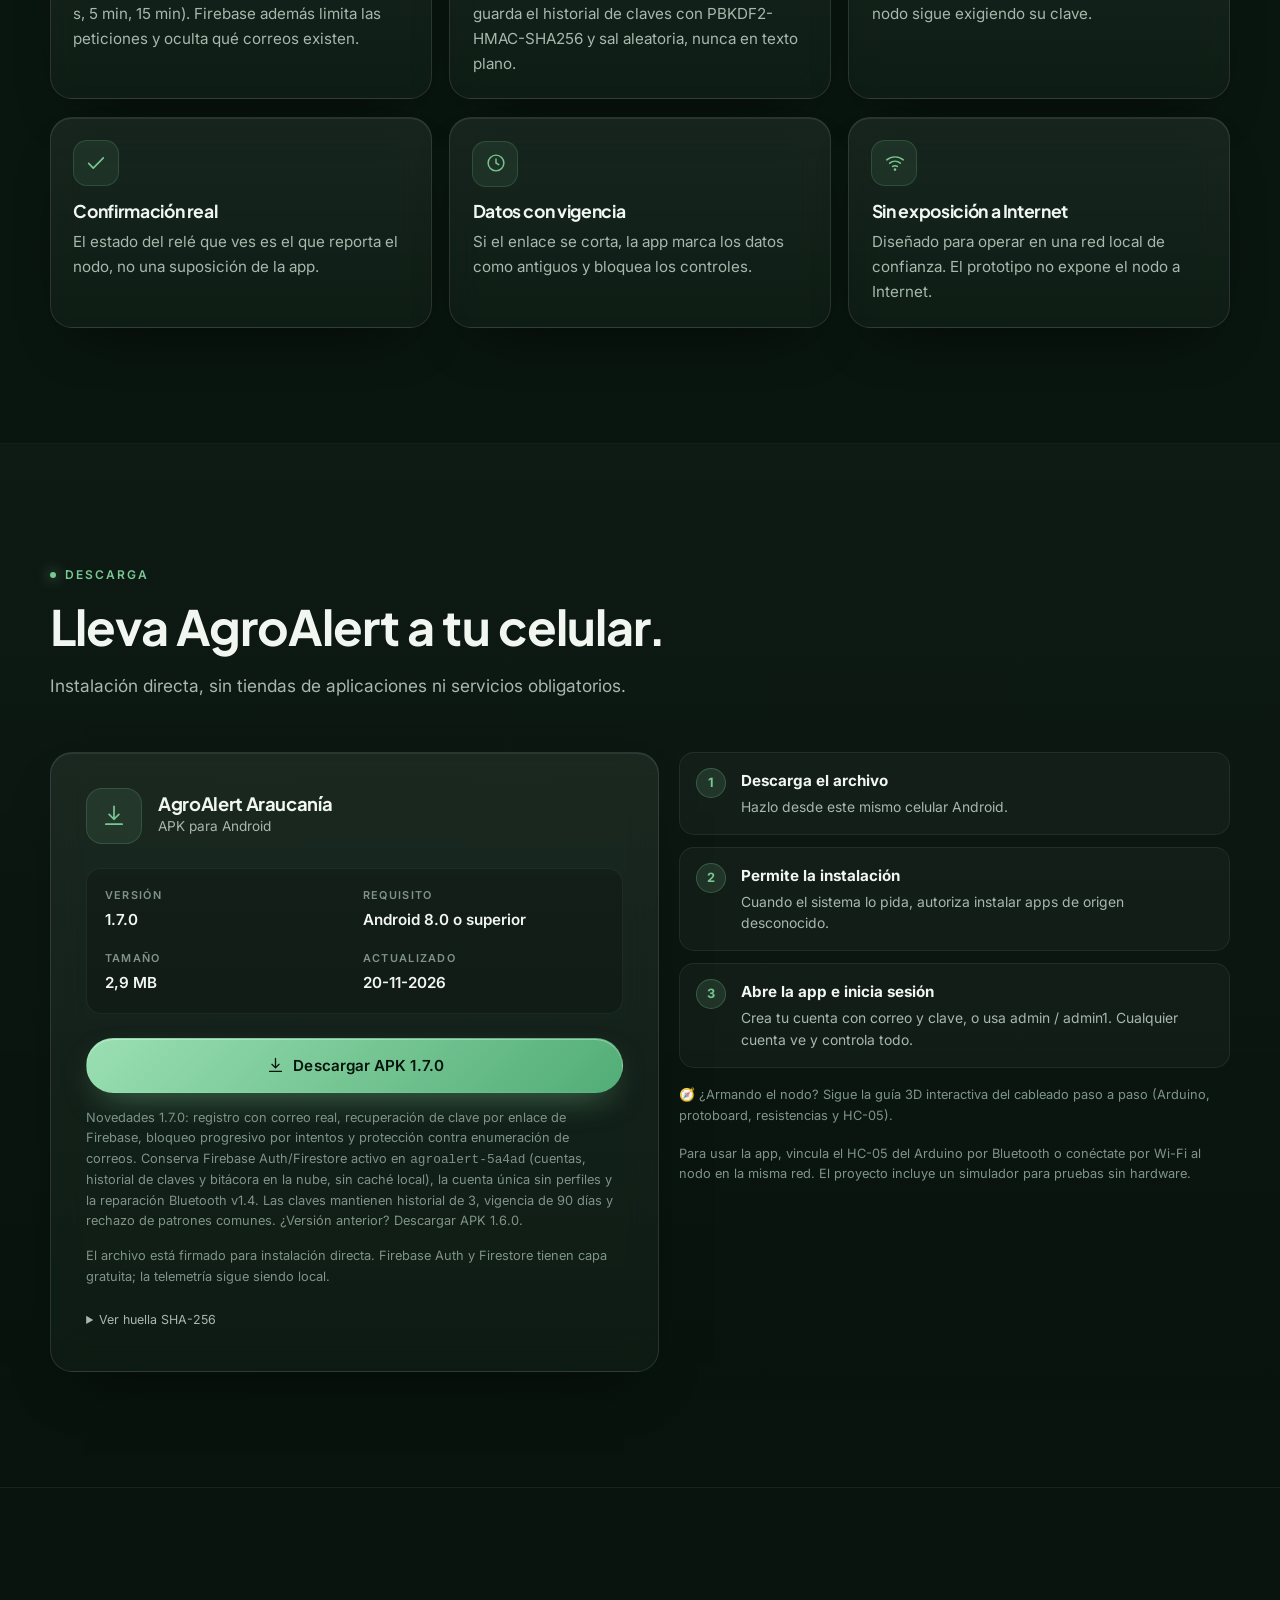
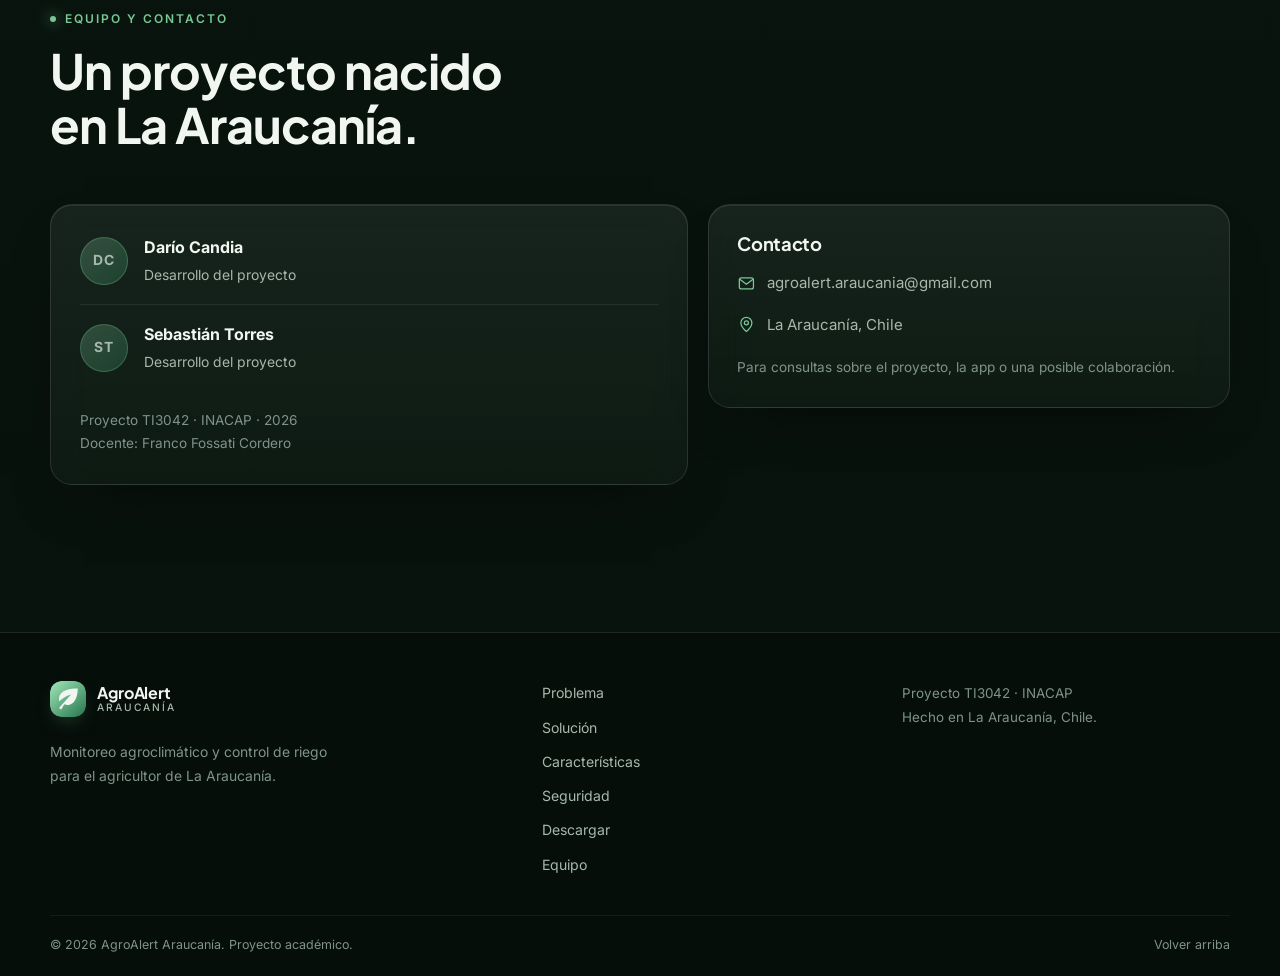
==== commit 3160f9f2: "Publicar APK 1.7.0 con recuperacion y bloqueo progresivo" ====
--- a/index.html
+++ b/index.html
@@ -177,7 +177,7 @@
               <svg class="icon" aria-hidden="true"><use href="#i-arrow"/></svg>
             </a>
           </div>
-          <p class="hero-meta">Android 8.0 o superior · APK 2,9 MB · Versión 1.6.0</p>
+          <p class="hero-meta">Android 8.0 o superior · APK 2,9 MB · Versión 1.7.0</p>
         </div>
 
         <div class="hero-visual reveal" style="--delay:.12s">
@@ -280,7 +280,7 @@
 
         <p class="scope-note glass reveal">
           <svg class="icon" aria-hidden="true"><use href="#i-sprout"/></svg>
-          La app 1.6.0 conecta por Bluetooth con el Arduino Uno + HC-05 (baud negociado automáticamente), también por Wi-Fi con el nodo o el simulador, y permite crear cuentas propias con acceso completo. Las cuentas, claves y la bitácora viajan a Firebase (proyecto <code>agroalert-5a4ad</code>).
+          La app 1.7.0 conecta por Bluetooth con el Arduino Uno + HC-05 (baud negociado automáticamente), también por Wi-Fi con el nodo o el simulador, y permite crear cuentas propias con correo real y recuperar la clave por Firebase. Las cuentas, claves y la bitácora viajan a Firebase (proyecto <code>agroalert-5a4ad</code>).
         </p>
       </div>
     </section>
@@ -381,7 +381,7 @@
           <article class="card card--compact glass reveal">
             <span class="card-icon"><svg class="icon" aria-hidden="true"><use href="#i-lock"/></svg></span>
             <h3>Ingreso con 3 intentos</h3>
-            <p>Tras tres intentos fallidos, el acceso se bloquea durante 60 segundos.</p>
+            <p>Tras tres intentos fallidos la espera crece (60 s, 5 min, 15 min). Firebase además limita las peticiones y oculta qué correos existen.</p>
           </article>
           <article class="card card--compact glass reveal" style="--delay:.06s">
             <span class="card-icon"><svg class="icon" aria-hidden="true"><use href="#i-shield"/></svg></span>
@@ -432,24 +432,26 @@
             </div>
 
             <dl class="download-facts">
-              <div><dt>Versión</dt><dd>1.6.0</dd></div>
+              <div><dt>Versión</dt><dd>1.7.0</dd></div>
               <div><dt>Requisito</dt><dd>Android 8.0 o superior</dd></div>
               <div><dt>Tamaño</dt><dd>2,9 MB</dd></div>
               <div><dt>Actualizado</dt><dd>20-11-2026</dd></div>
             </dl>
 
-            <a class="btn btn--primary btn--wide" href="assets/AgroAlert-1.6.0.apk" download>
+            <a class="btn btn--primary btn--wide" href="assets/AgroAlert-1.7.0.apk" download>
               <svg class="icon" aria-hidden="true"><use href="#i-download"/></svg>
-              Descargar APK 1.6.0
+              Descargar APK 1.7.0
             </a>
 
             <p class="download-note">
-              Novedades 1.6.0: Firebase Auth/Firestore activo en el proyecto
-              <code>agroalert-5a4ad</code> (cuentas, historial de claves y bitácora en la nube,
-              sin caché local), además de la cuenta única sin perfiles y la reparación
+              Novedades 1.7.0: registro con correo real, recuperación de clave por
+              enlace de Firebase, bloqueo progresivo por intentos y protección contra
+              enumeración de correos. Conserva Firebase Auth/Firestore activo en
+              <code>agroalert-5a4ad</code> (cuentas, historial de claves y bitácora en la
+              nube, sin caché local), la cuenta única sin perfiles y la reparación
               Bluetooth v1.4. Las claves mantienen historial de 3, vigencia de 90 días
               y rechazo de patrones comunes. ¿Versión anterior?
-              <a href="assets/AgroAlert-1.5.0.apk" download>Descargar APK 1.5.0</a>.
+              <a href="assets/AgroAlert-1.6.0.apk" download>Descargar APK 1.6.0</a>.
             </p>
 
             <p class="download-note">
@@ -459,7 +461,7 @@
 
             <details class="sha">
               <summary>Ver huella SHA-256</summary>
-              <code>B6AEE3CCF7725ACC5B77B245B26EAF3DE70F70B38C91740A7AE2152E91258721</code>
+              <code>0713C5F809CE192BF1323BF05BC6A339FA5E9C220F8363F41C967E4E08EFE652</code>
             </details>
           </div>
 
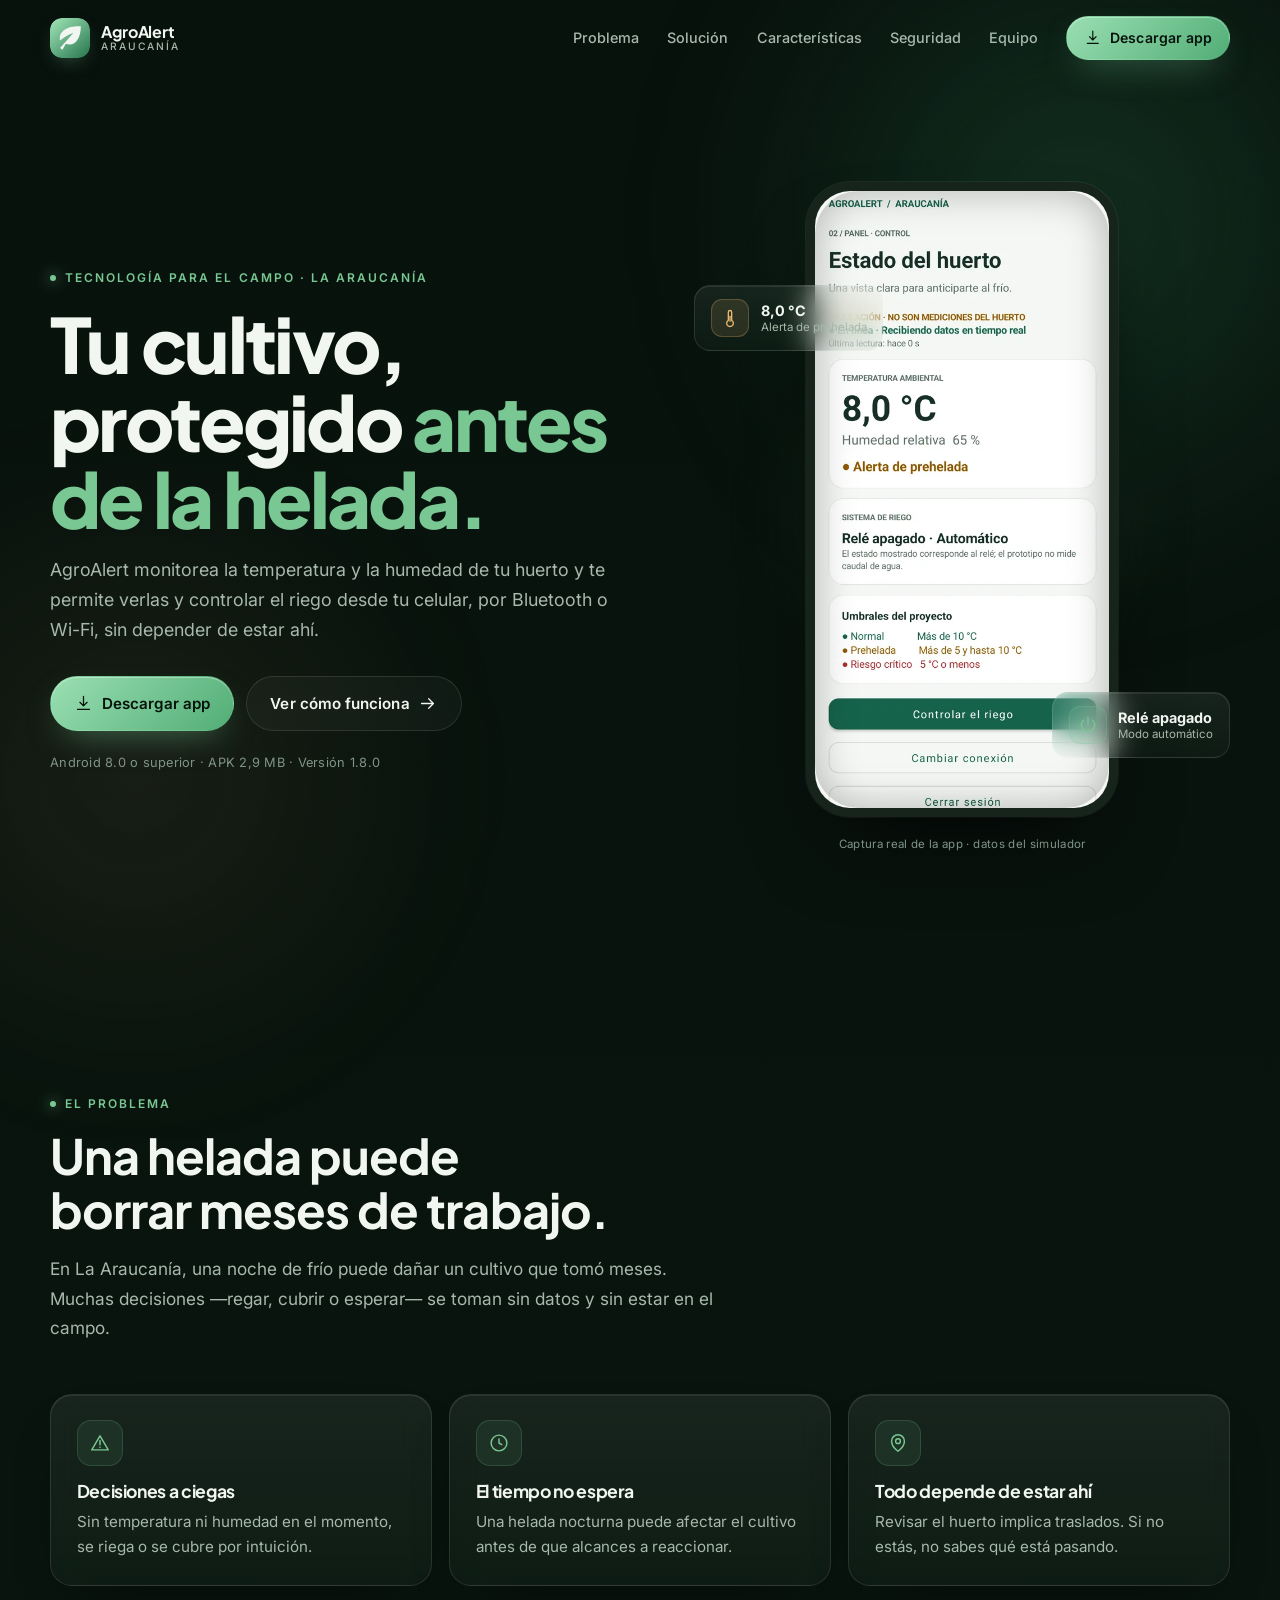
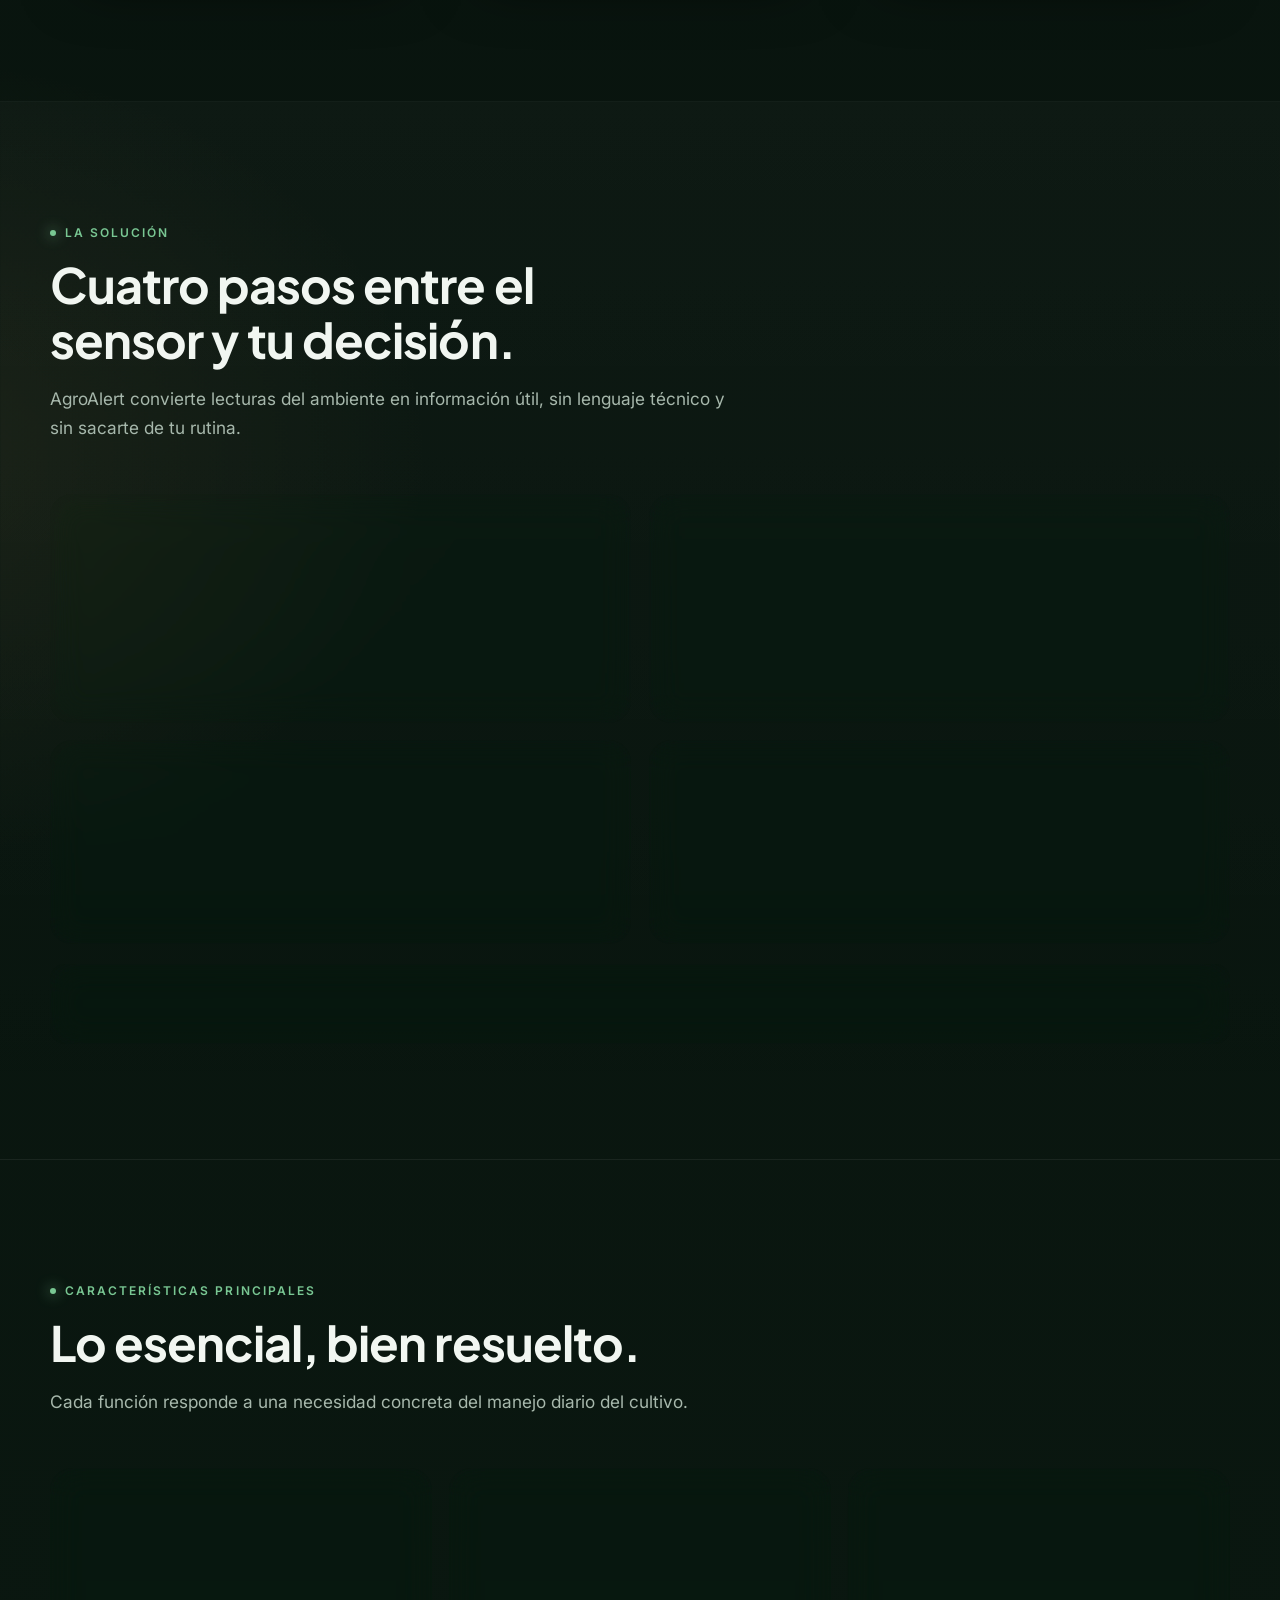
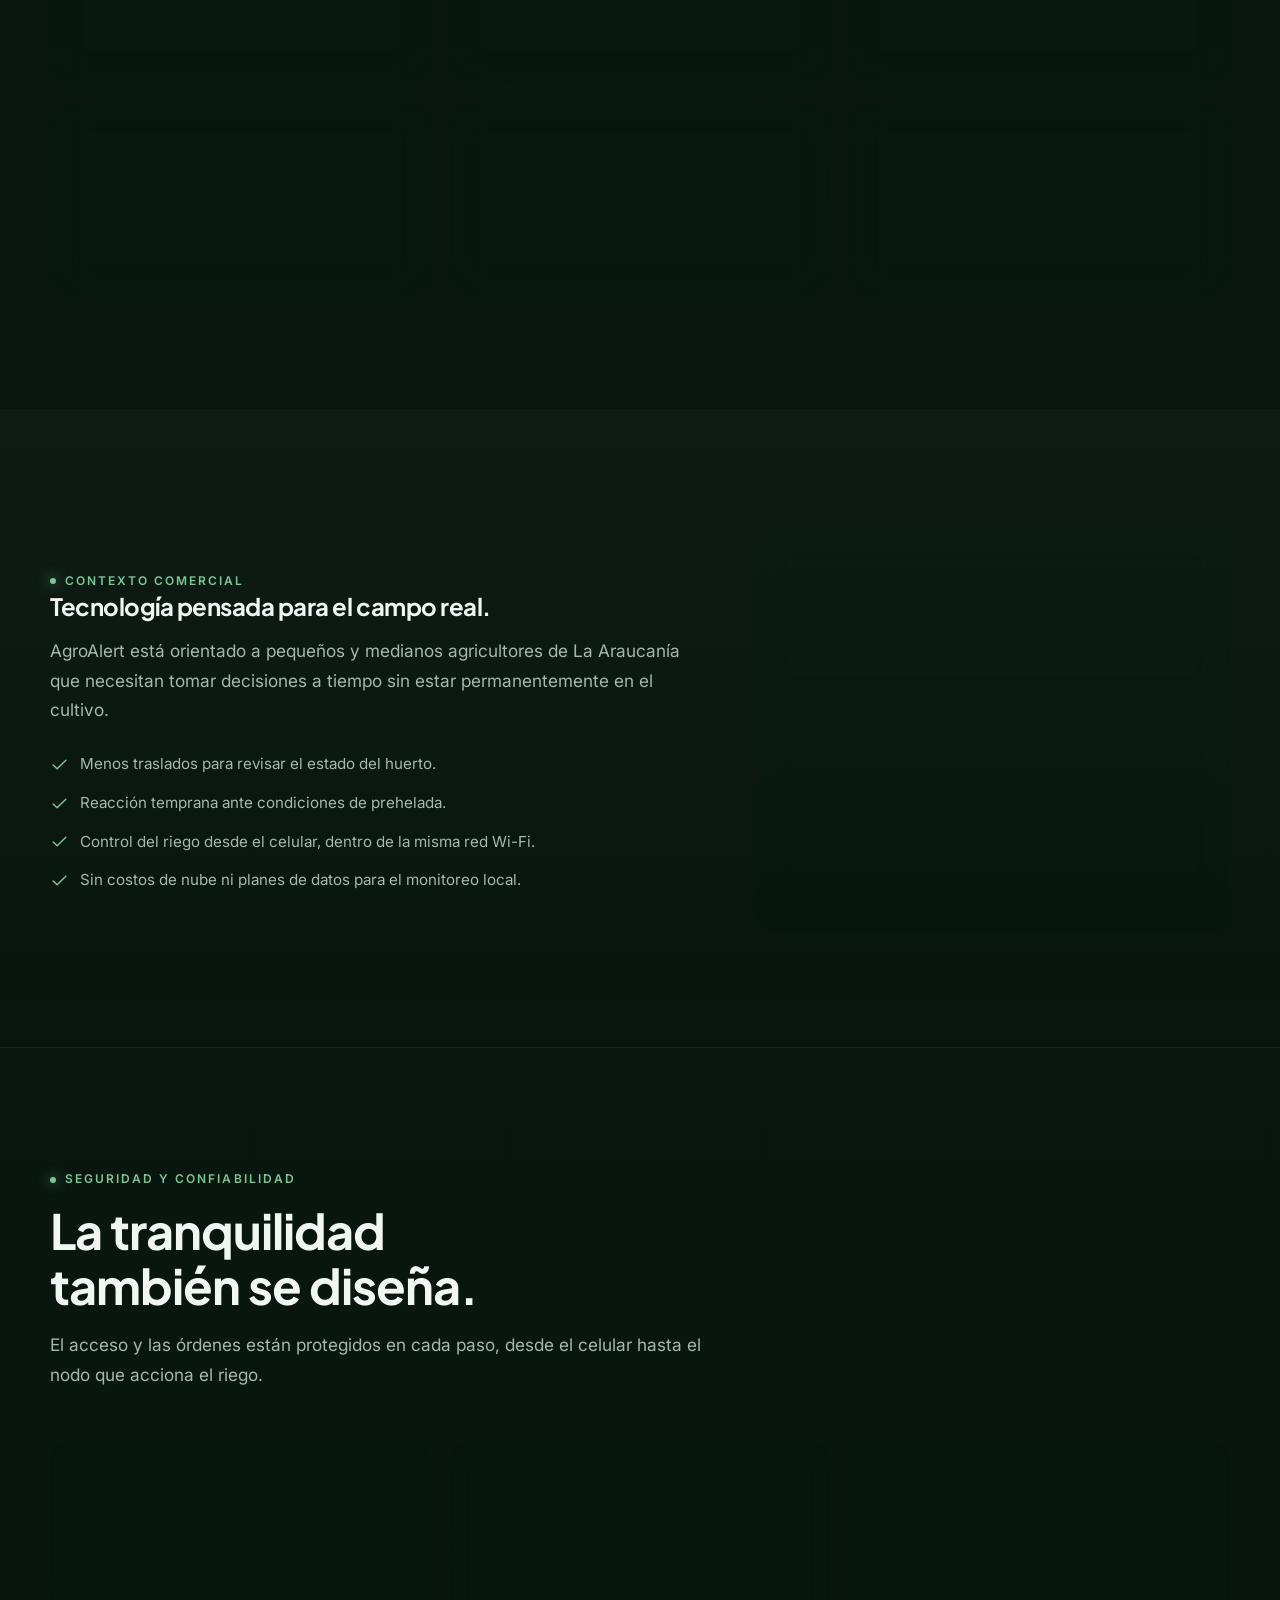
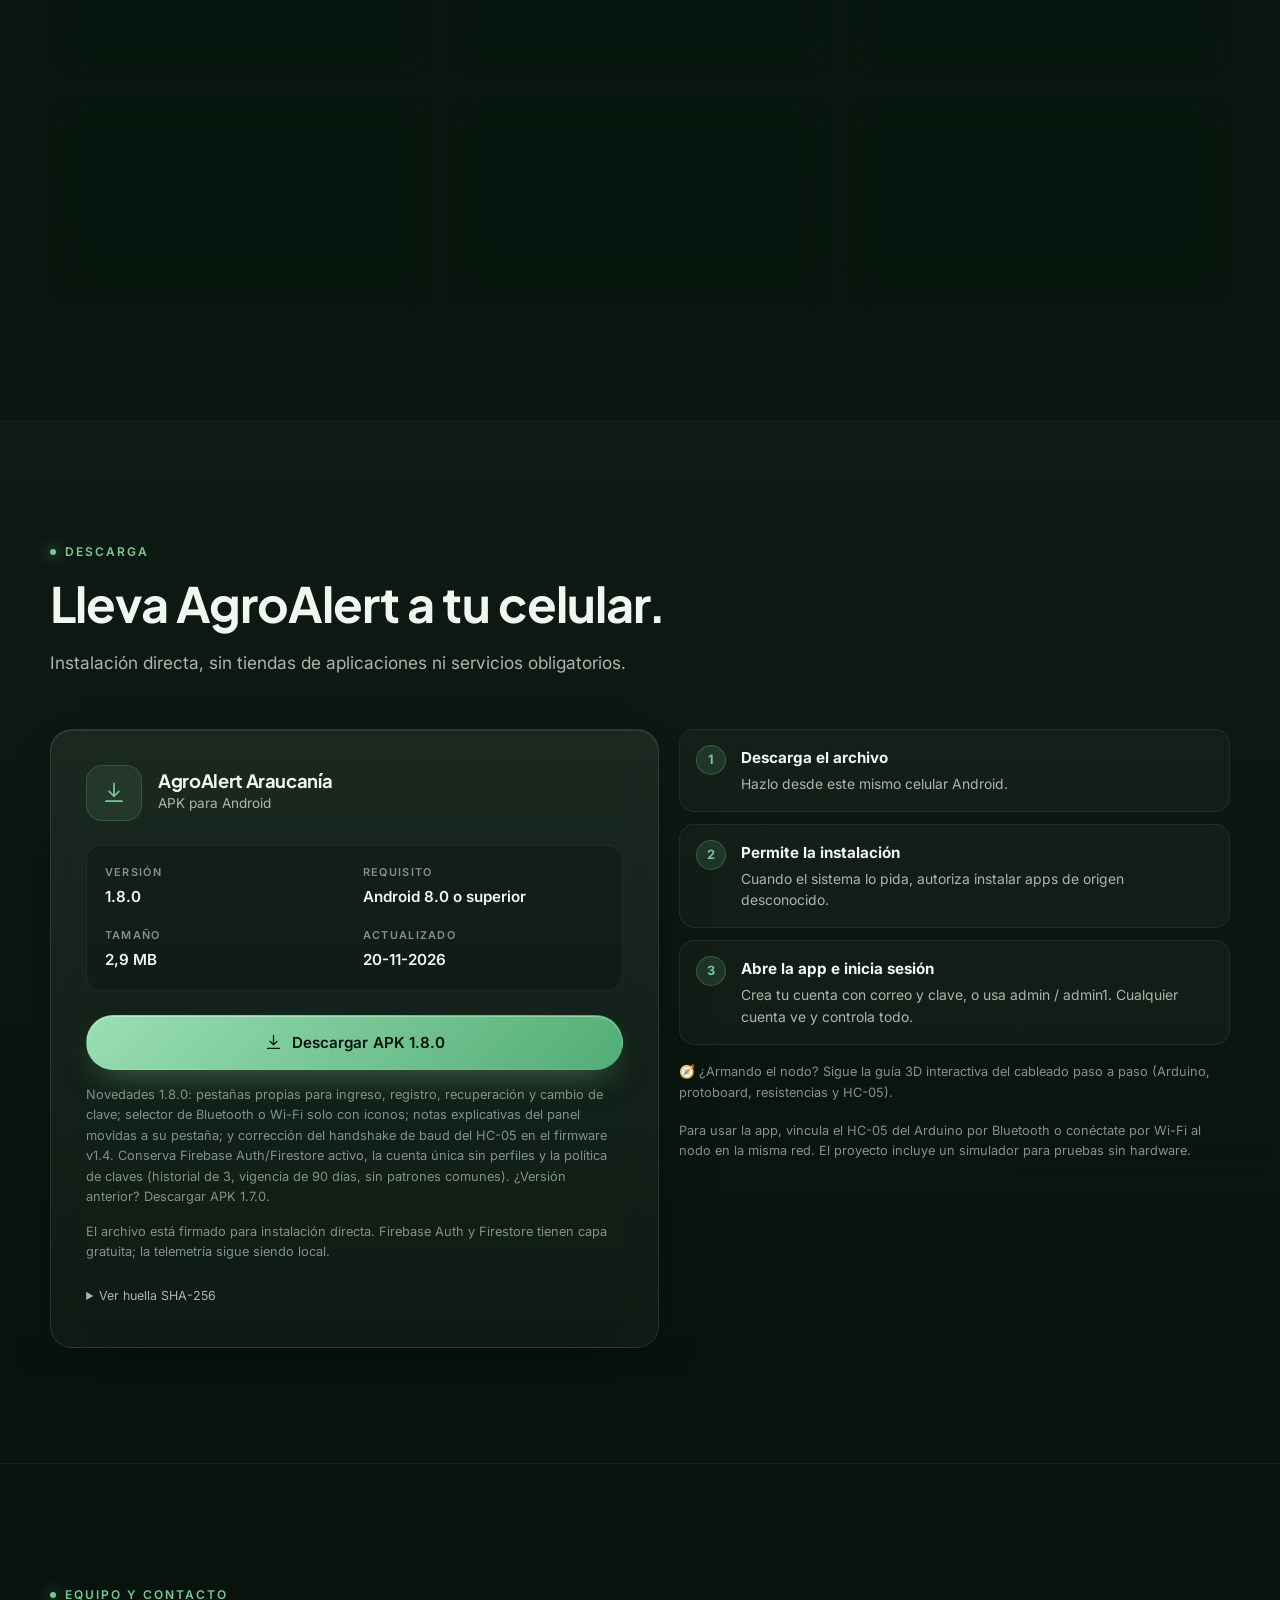
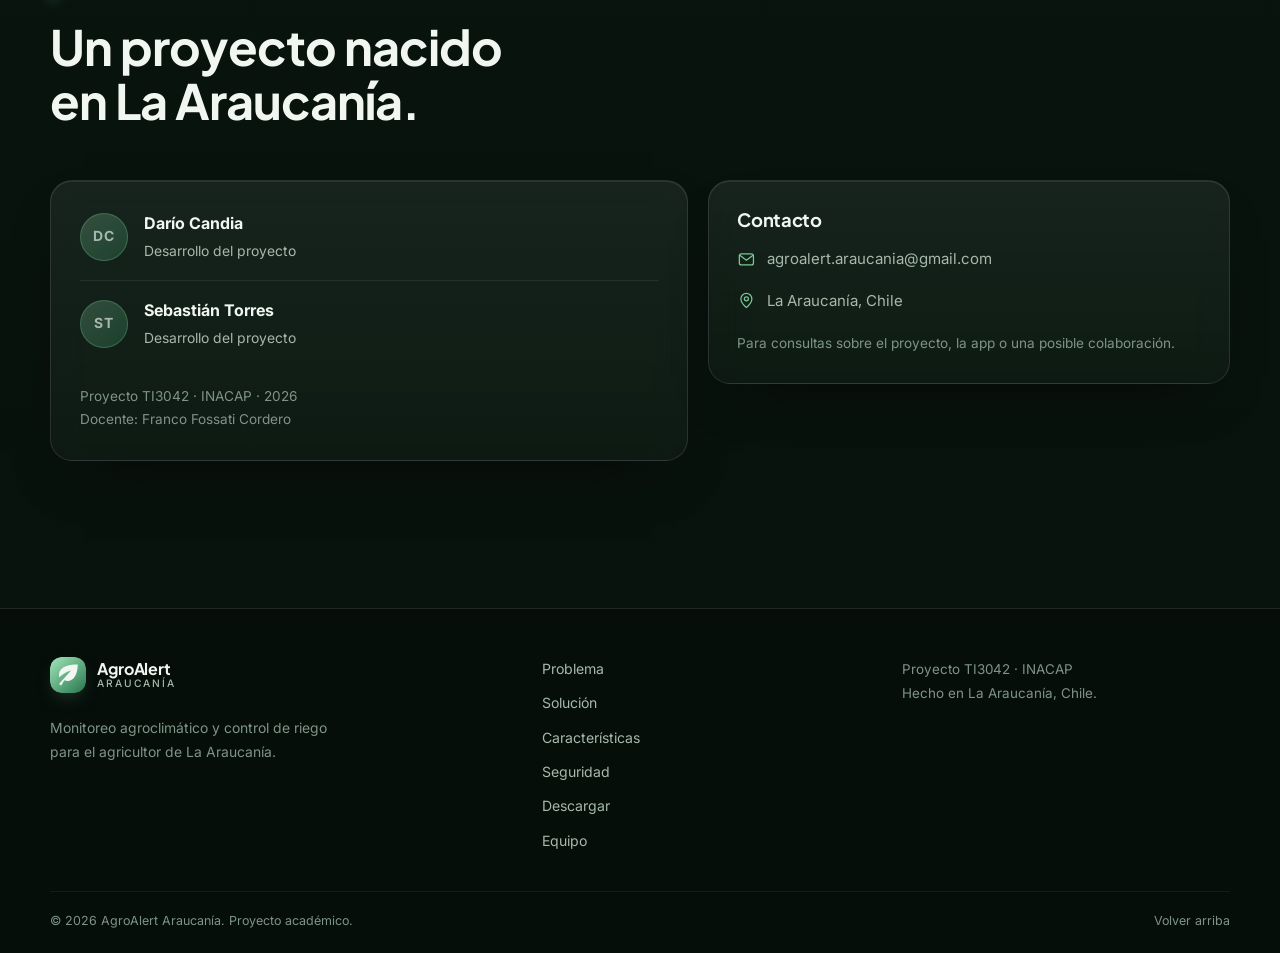
==== commit cf2c4861: "Publicar APK 1.8.0 con pestañas y fix Bluetooth" ====
--- a/index.html
+++ b/index.html
@@ -177,7 +177,7 @@
               <svg class="icon" aria-hidden="true"><use href="#i-arrow"/></svg>
             </a>
           </div>
-          <p class="hero-meta">Android 8.0 o superior · APK 2,9 MB · Versión 1.7.0</p>
+          <p class="hero-meta">Android 8.0 o superior · APK 2,9 MB · Versión 1.8.0</p>
         </div>
 
         <div class="hero-visual reveal" style="--delay:.12s">
@@ -280,7 +280,7 @@
 
         <p class="scope-note glass reveal">
           <svg class="icon" aria-hidden="true"><use href="#i-sprout"/></svg>
-          La app 1.7.0 conecta por Bluetooth con el Arduino Uno + HC-05 (baud negociado automáticamente), también por Wi-Fi con el nodo o el simulador, y permite crear cuentas propias con correo real y recuperar la clave por Firebase. Las cuentas, claves y la bitácora viajan a Firebase (proyecto <code>agroalert-5a4ad</code>).
+          La app 1.8.0 conecta por Bluetooth con el Arduino Uno + HC-05 (handshake de baud corregido) o por Wi-Fi con el nodo y el simulador, con pestañas separadas para ingreso, cuentas y conexión. Las cuentas, claves y la bitácora viajan a Firebase (proyecto <code>agroalert-5a4ad</code>).
         </p>
       </div>
     </section>
@@ -432,26 +432,25 @@
             </div>
 
             <dl class="download-facts">
-              <div><dt>Versión</dt><dd>1.7.0</dd></div>
+              <div><dt>Versión</dt><dd>1.8.0</dd></div>
               <div><dt>Requisito</dt><dd>Android 8.0 o superior</dd></div>
               <div><dt>Tamaño</dt><dd>2,9 MB</dd></div>
               <div><dt>Actualizado</dt><dd>20-11-2026</dd></div>
             </dl>
 
-            <a class="btn btn--primary btn--wide" href="assets/AgroAlert-1.7.0.apk" download>
+            <a class="btn btn--primary btn--wide" href="assets/AgroAlert-1.8.0.apk" download>
               <svg class="icon" aria-hidden="true"><use href="#i-download"/></svg>
-              Descargar APK 1.7.0
+              Descargar APK 1.8.0
             </a>
 
             <p class="download-note">
-              Novedades 1.7.0: registro con correo real, recuperación de clave por
-              enlace de Firebase, bloqueo progresivo por intentos y protección contra
-              enumeración de correos. Conserva Firebase Auth/Firestore activo en
-              <code>agroalert-5a4ad</code> (cuentas, historial de claves y bitácora en la
-              nube, sin caché local), la cuenta única sin perfiles y la reparación
-              Bluetooth v1.4. Las claves mantienen historial de 3, vigencia de 90 días
-              y rechazo de patrones comunes. ¿Versión anterior?
-              <a href="assets/AgroAlert-1.6.0.apk" download>Descargar APK 1.6.0</a>.
+              Novedades 1.8.0: pestañas propias para ingreso, registro, recuperación y
+              cambio de clave; selector de Bluetooth o Wi-Fi solo con iconos; notas
+              explicativas del panel movidas a su pestaña; y corrección del handshake
+              de baud del HC-05 en el firmware v1.4. Conserva Firebase Auth/Firestore
+              activo, la cuenta única sin perfiles y la política de claves (historial
+              de 3, vigencia de 90 días, sin patrones comunes). ¿Versión anterior?
+              <a href="assets/AgroAlert-1.7.0.apk" download>Descargar APK 1.7.0</a>.
             </p>
 
             <p class="download-note">
@@ -461,7 +460,7 @@
 
             <details class="sha">
               <summary>Ver huella SHA-256</summary>
-              <code>0713C5F809CE192BF1323BF05BC6A339FA5E9C220F8363F41C967E4E08EFE652</code>
+              <code>F5C1C8375D8B1388AC5FAAEDFE0EB091CEA279D9180DCF53E798D188E5D7FA34</code>
             </details>
           </div>
 
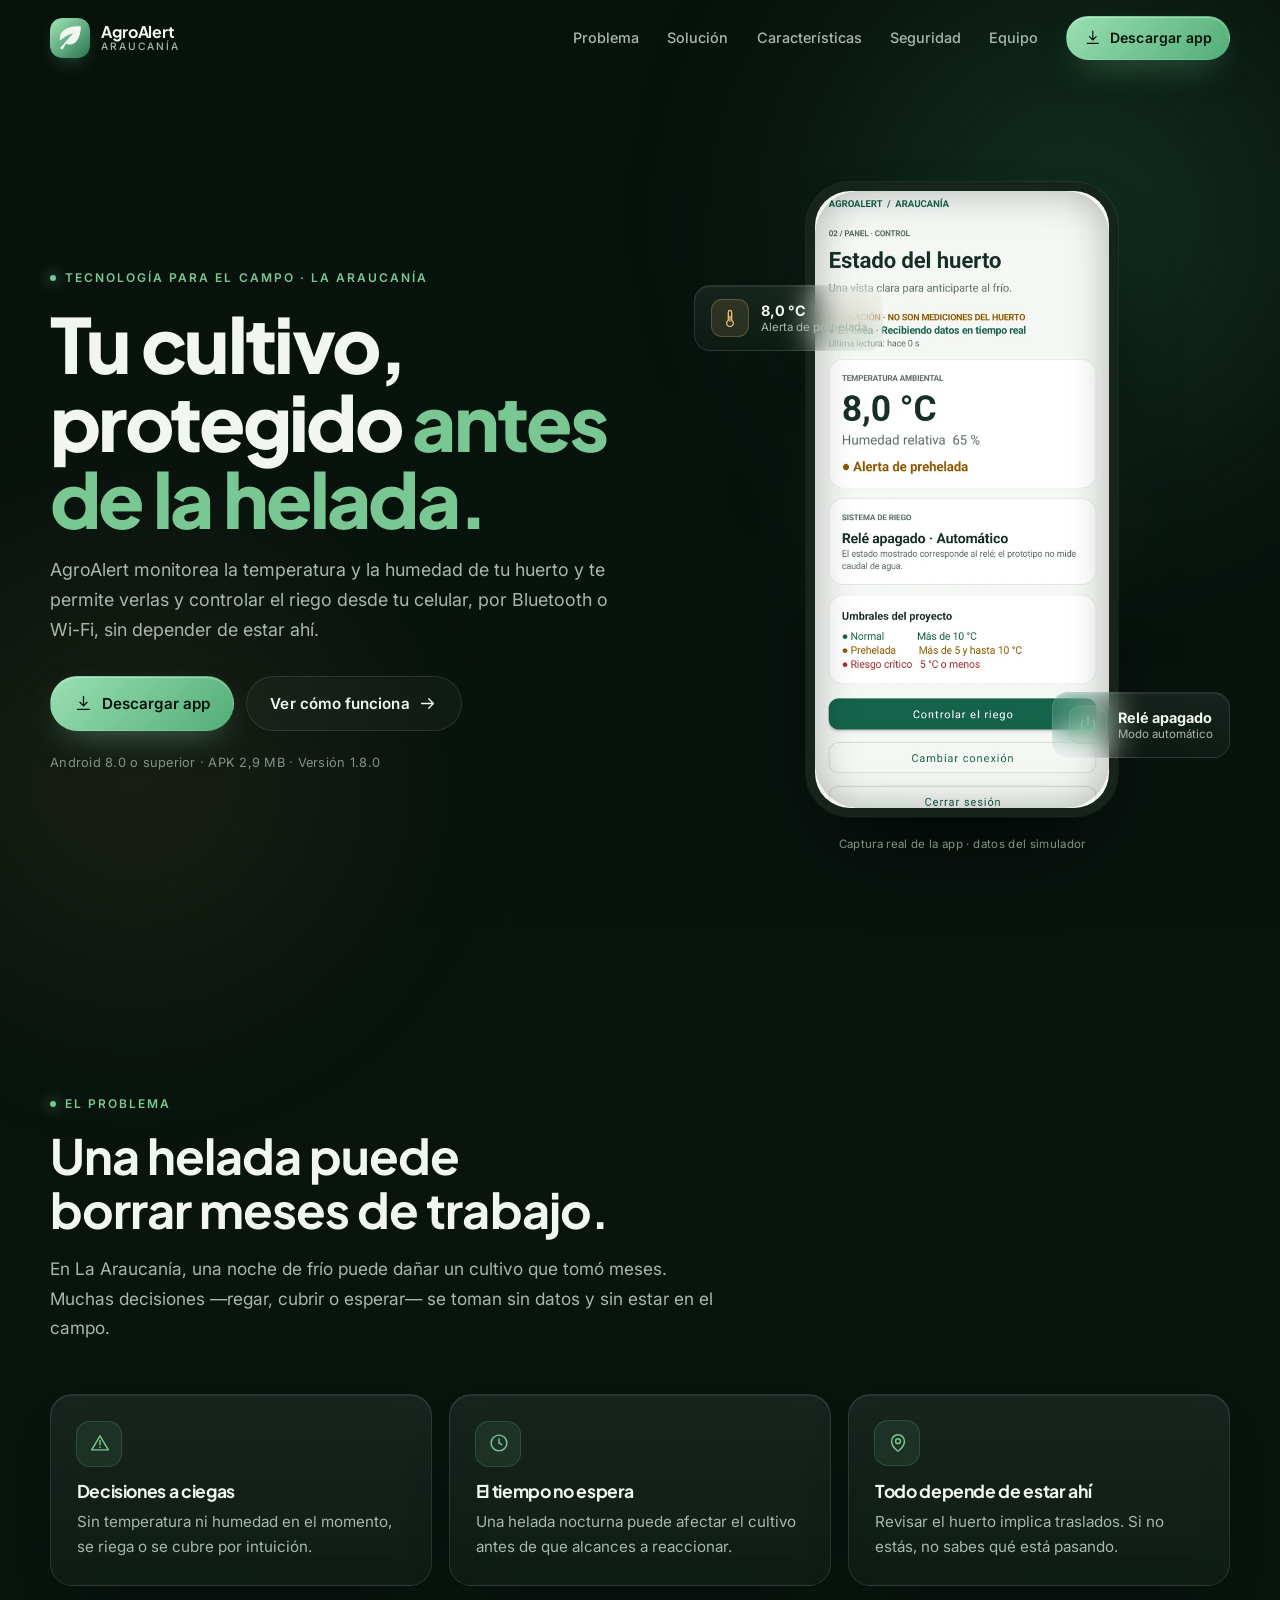
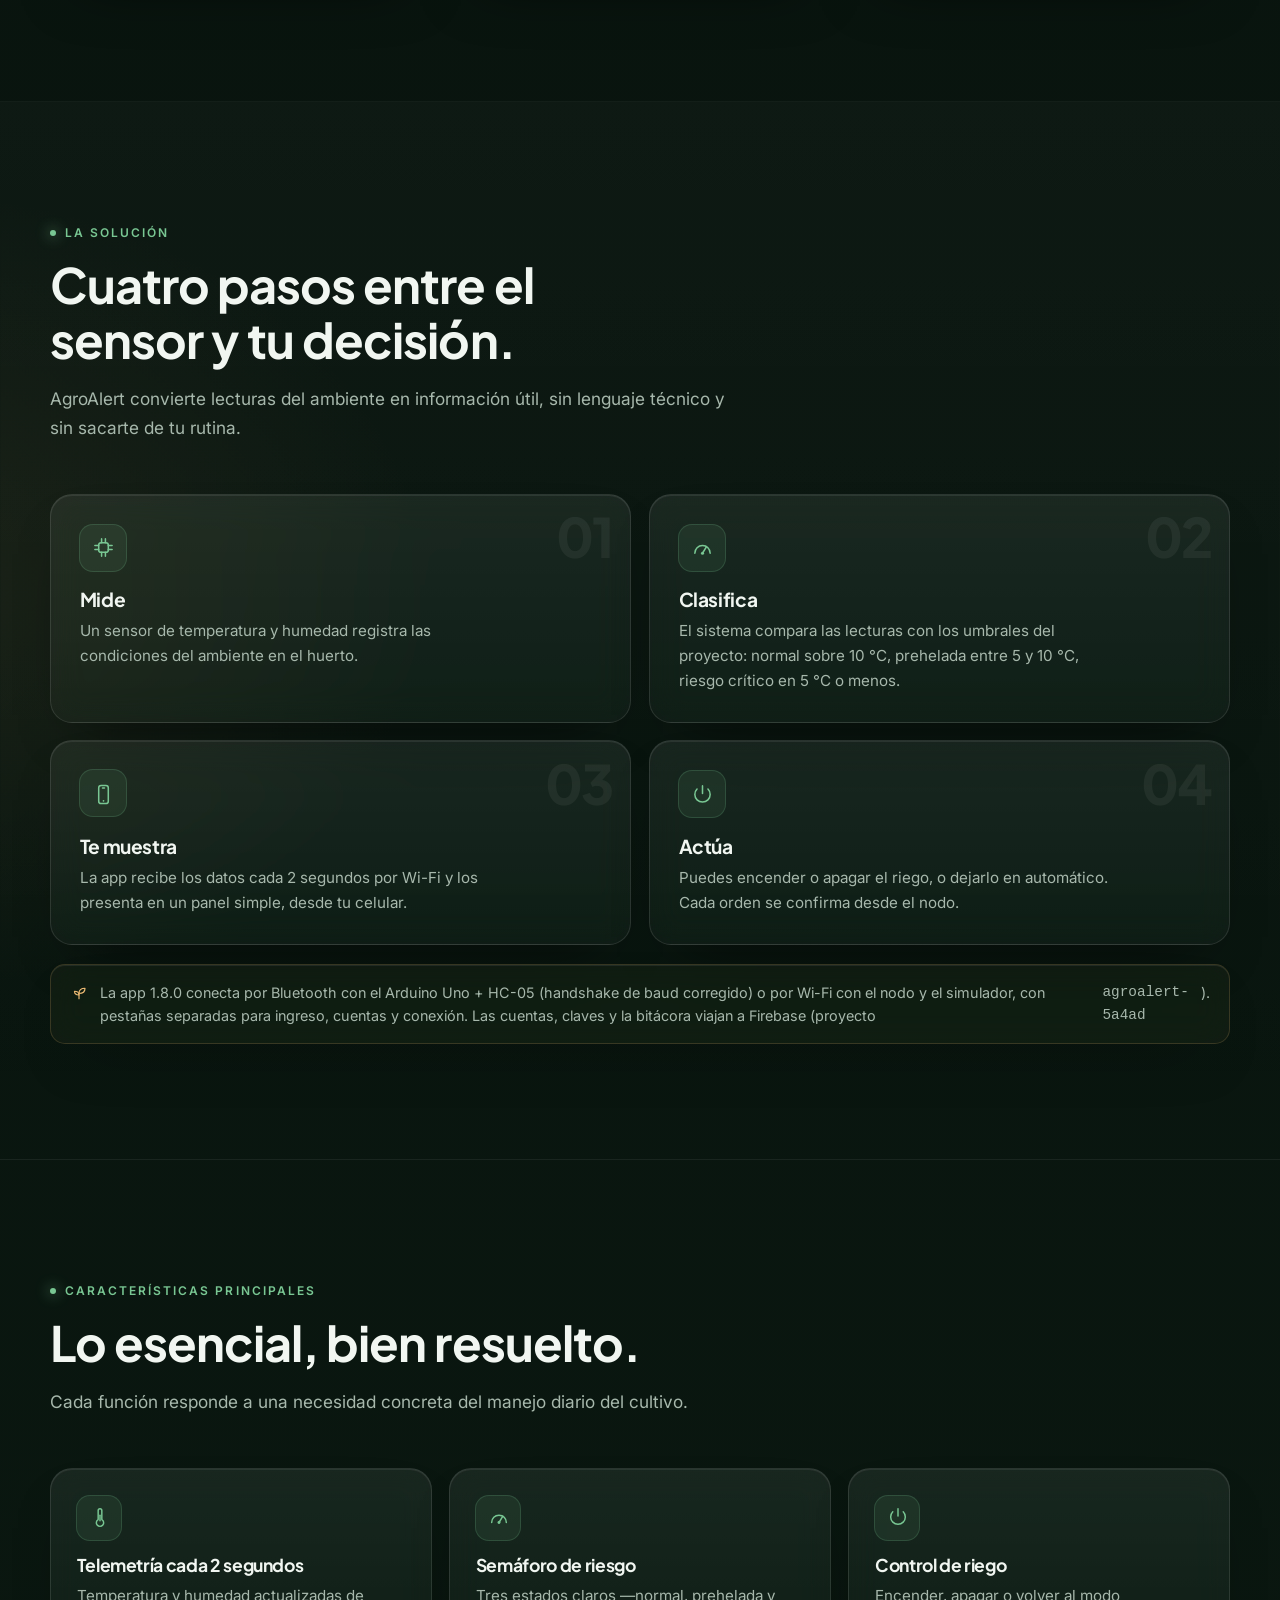
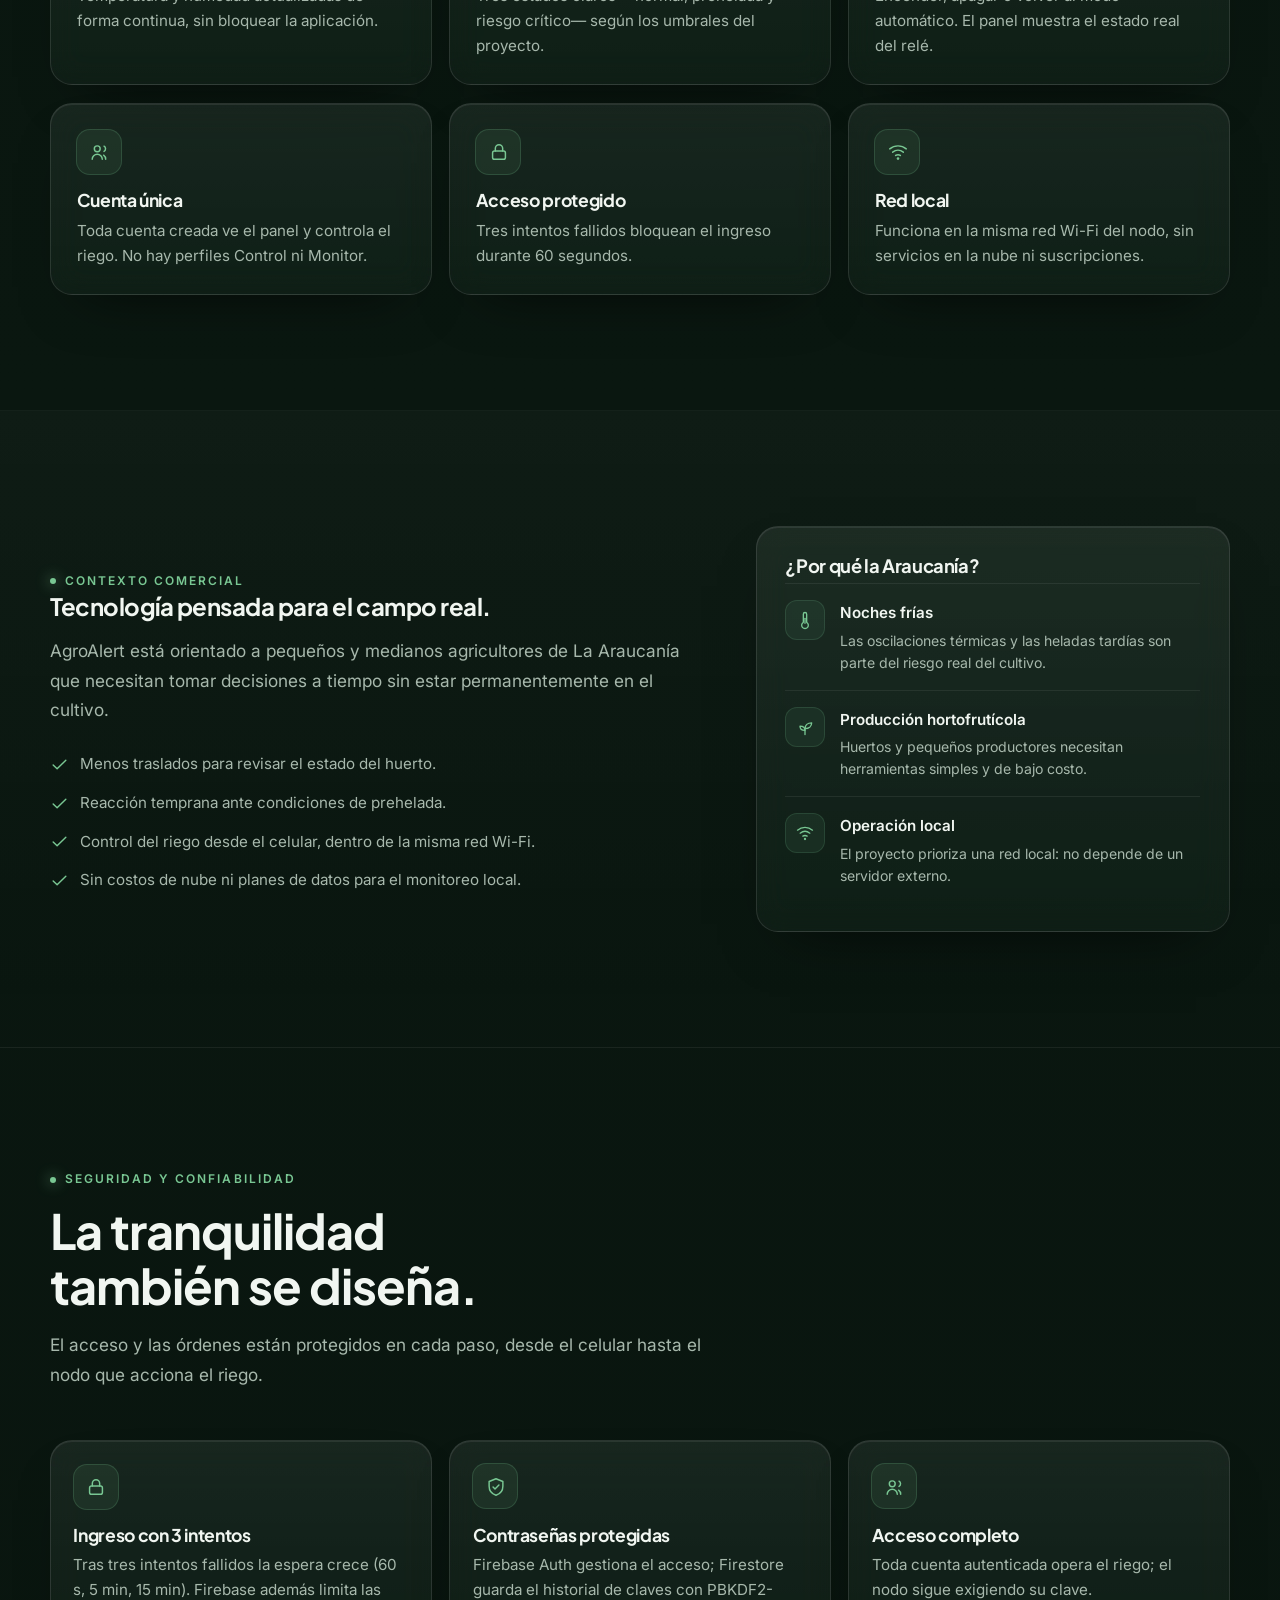
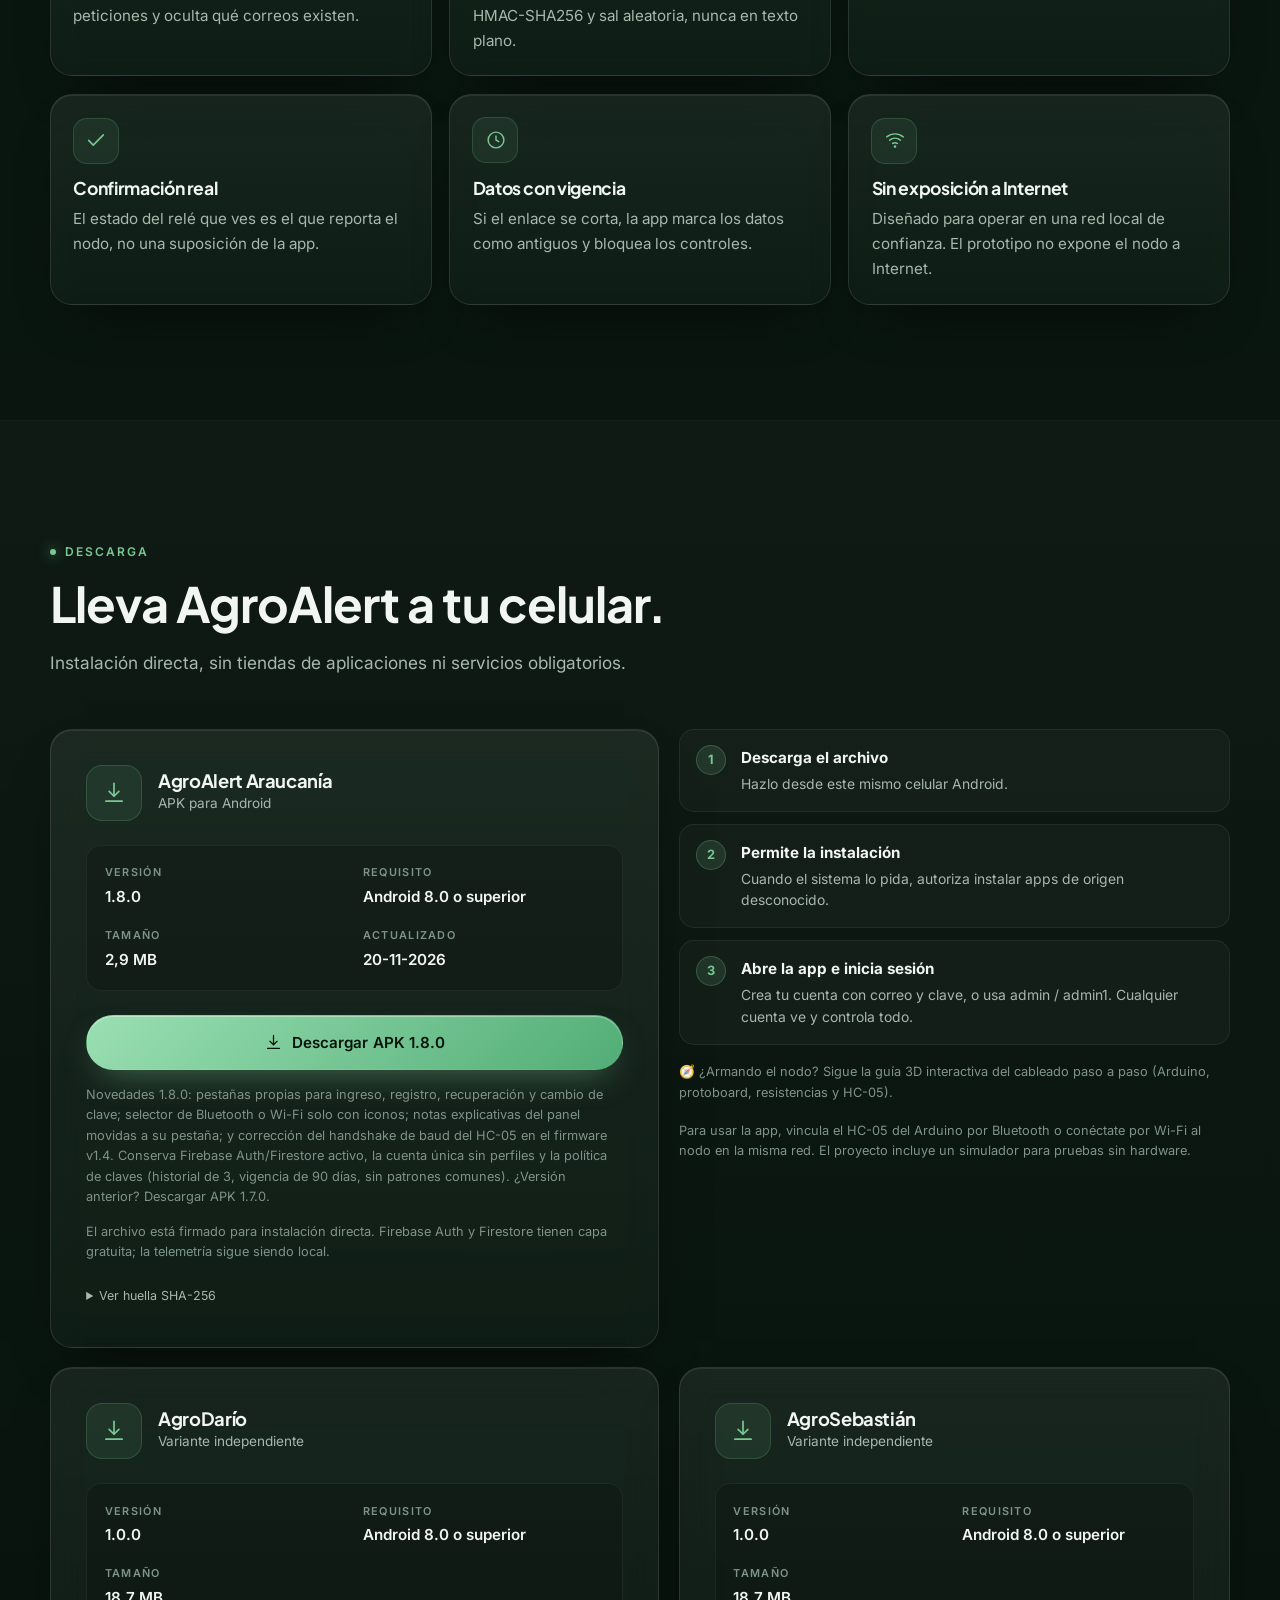
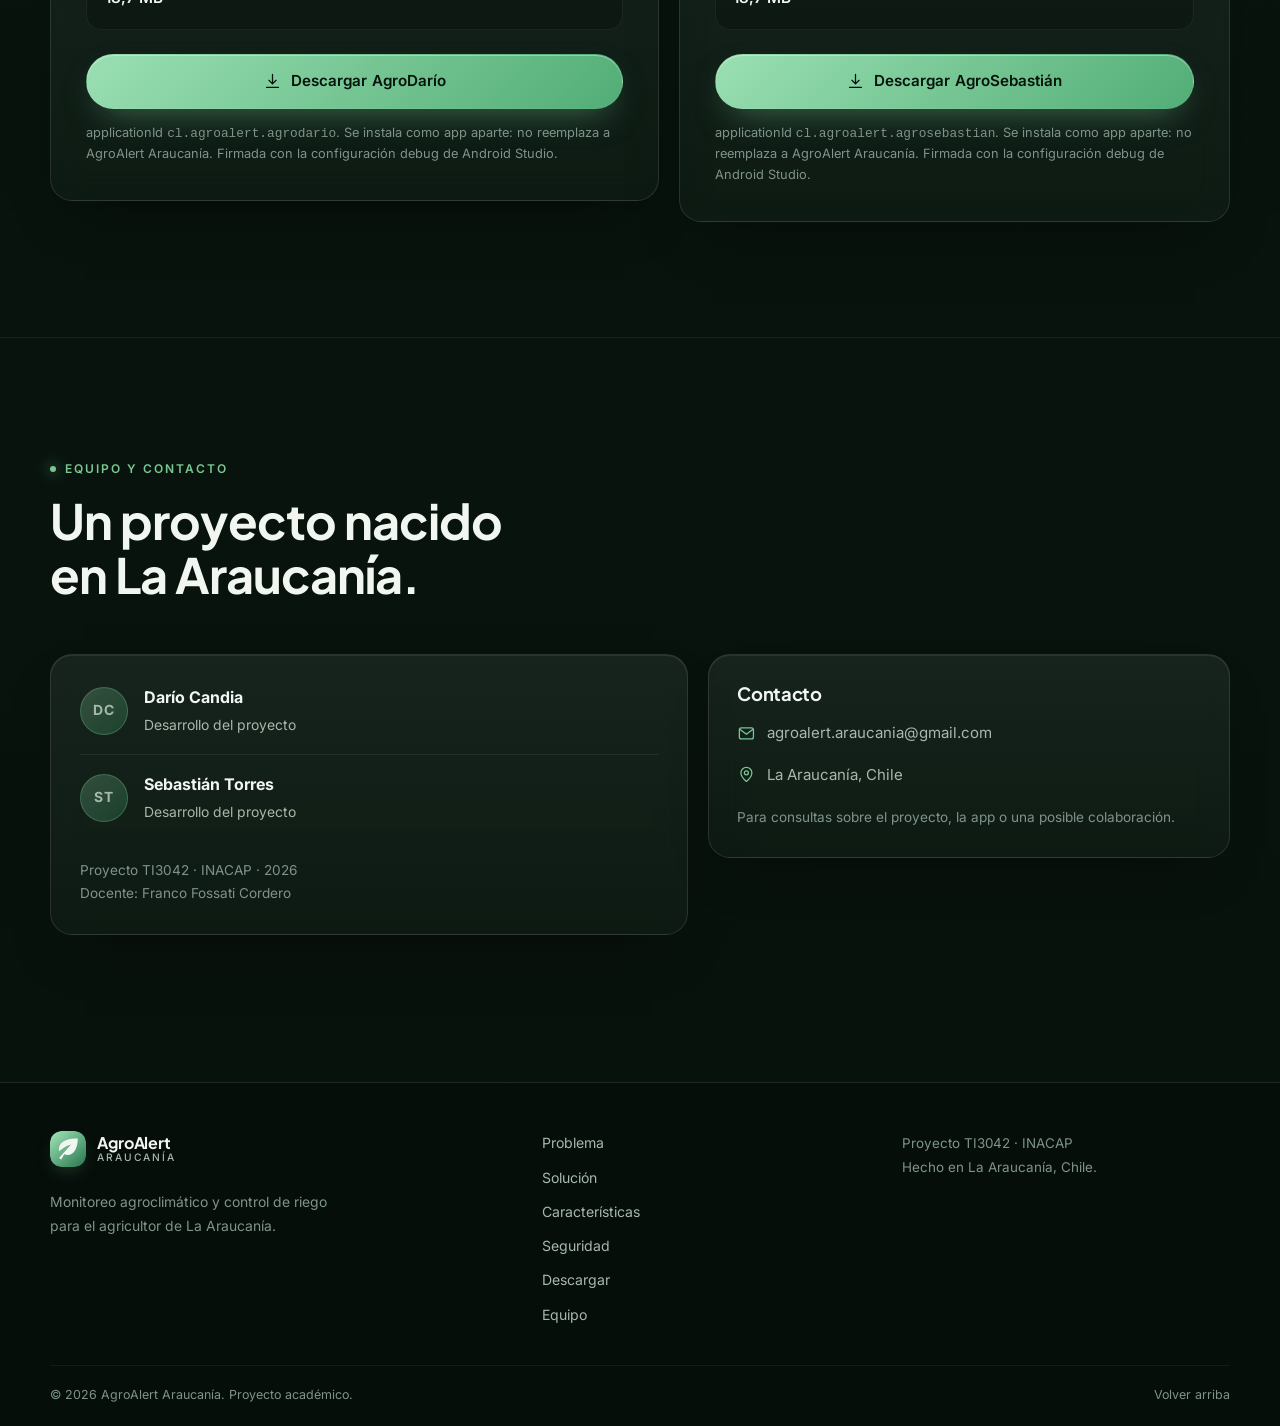
==== commit 0662d66e: "feat: publicar APKs AgroDarío y AgroSebastián" ====
--- a/index.html
+++ b/index.html
@@ -492,6 +492,60 @@
               para pruebas sin hardware.
             </p>
           </div>
+
+          <div class="download-panel glass reveal" style="--delay:.2s">
+            <div class="download-head">
+              <span class="download-icon"><svg class="icon" aria-hidden="true"><use href="#i-download"/></svg></span>
+              <div>
+                <h3>AgroDarío</h3>
+                <p>Variante independiente</p>
+              </div>
+            </div>
+
+            <dl class="download-facts">
+              <div><dt>Versión</dt><dd>1.0.0</dd></div>
+              <div><dt>Requisito</dt><dd>Android 8.0 o superior</dd></div>
+              <div><dt>Tamaño</dt><dd>18,7 MB</dd></div>
+            </dl>
+
+            <a class="btn btn--primary btn--wide" href="assets/AgroDario-1.0.0.apk" download>
+              <svg class="icon" aria-hidden="true"><use href="#i-download"/></svg>
+              Descargar AgroDarío
+            </a>
+
+            <p class="download-note">
+              applicationId <code>cl.agroalert.agrodario</code>. Se instala como app
+              aparte: no reemplaza a AgroAlert Araucanía. Firmada con la configuración
+              debug de Android Studio.
+            </p>
+          </div>
+
+          <div class="download-panel glass reveal" style="--delay:.3s">
+            <div class="download-head">
+              <span class="download-icon"><svg class="icon" aria-hidden="true"><use href="#i-download"/></svg></span>
+              <div>
+                <h3>AgroSebastián</h3>
+                <p>Variante independiente</p>
+              </div>
+            </div>
+
+            <dl class="download-facts">
+              <div><dt>Versión</dt><dd>1.0.0</dd></div>
+              <div><dt>Requisito</dt><dd>Android 8.0 o superior</dd></div>
+              <div><dt>Tamaño</dt><dd>18,7 MB</dd></div>
+            </dl>
+
+            <a class="btn btn--primary btn--wide" href="assets/AgroSebastian-1.0.0.apk" download>
+              <svg class="icon" aria-hidden="true"><use href="#i-download"/></svg>
+              Descargar AgroSebastián
+            </a>
+
+            <p class="download-note">
+              applicationId <code>cl.agroalert.agrosebastian</code>. Se instala como app
+              aparte: no reemplaza a AgroAlert Araucanía. Firmada con la configuración
+              debug de Android Studio.
+            </p>
+          </div>
         </div>
       </div>
     </section>
